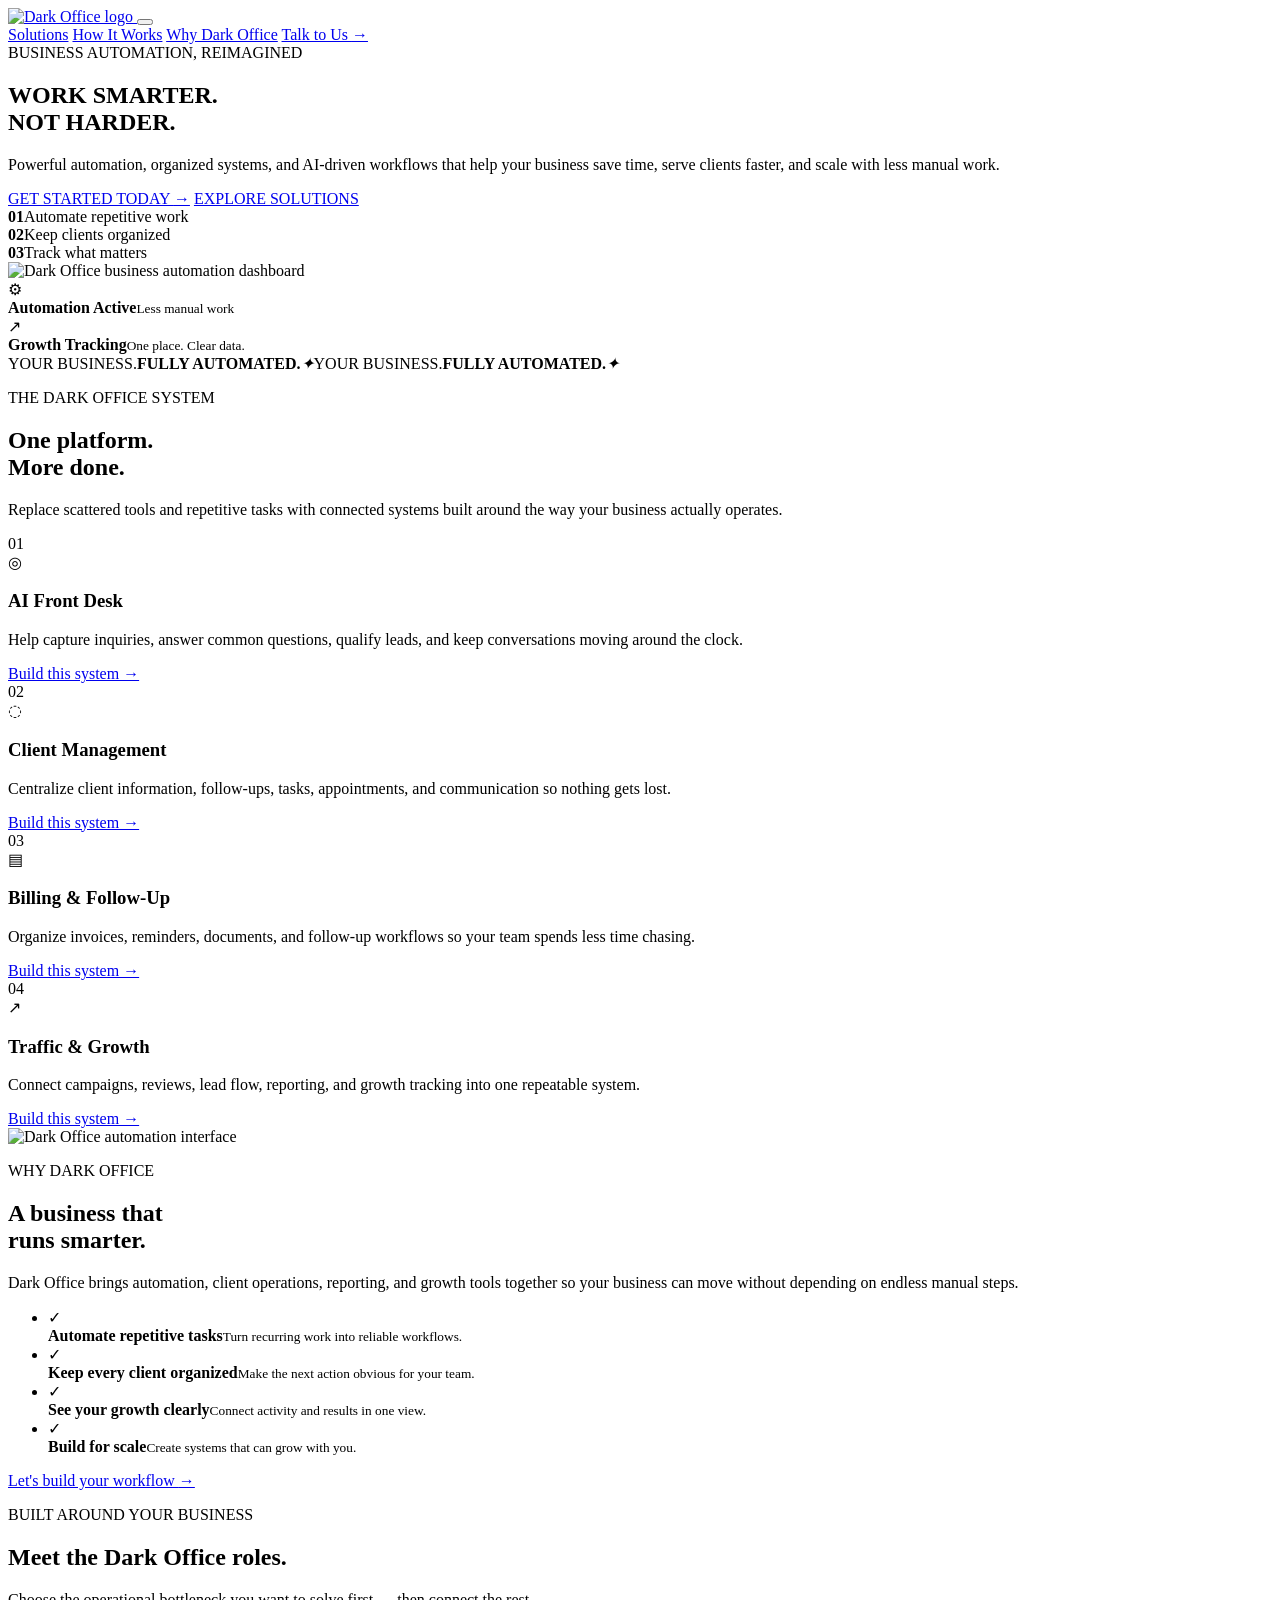
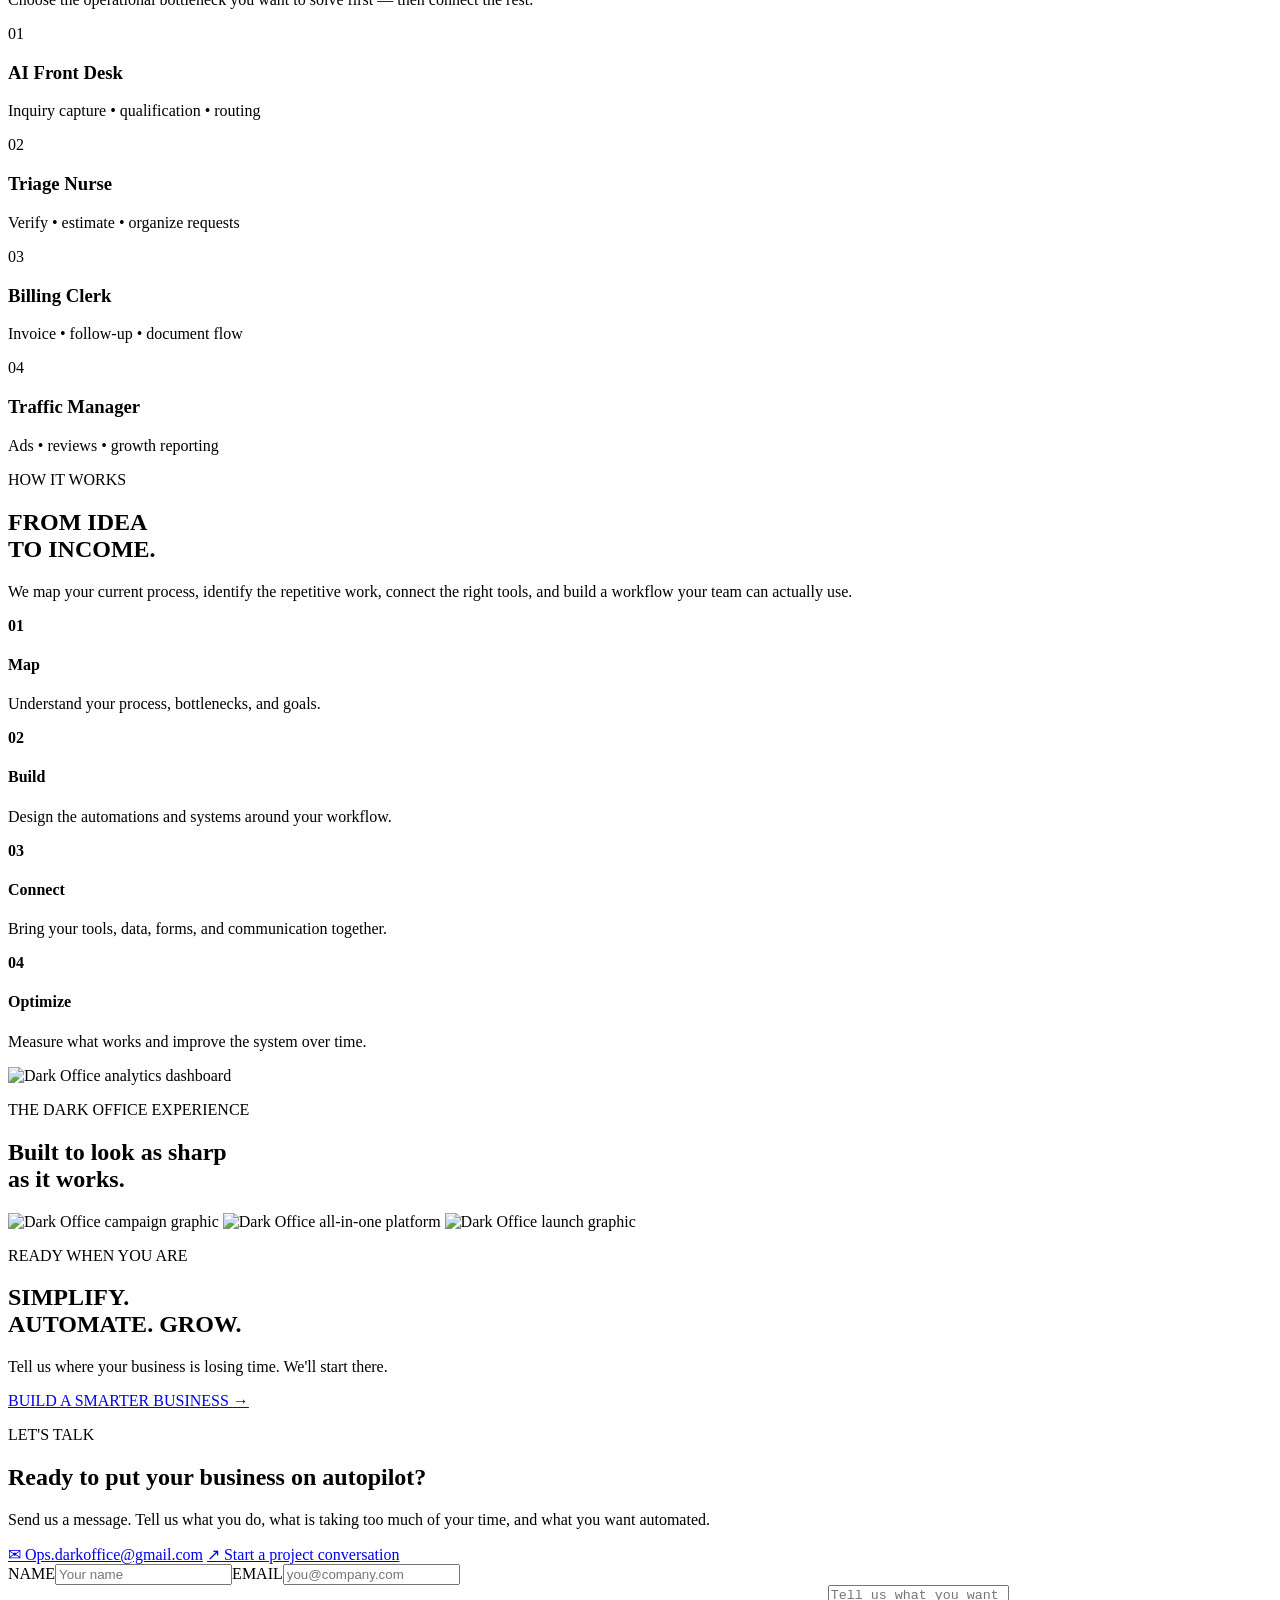
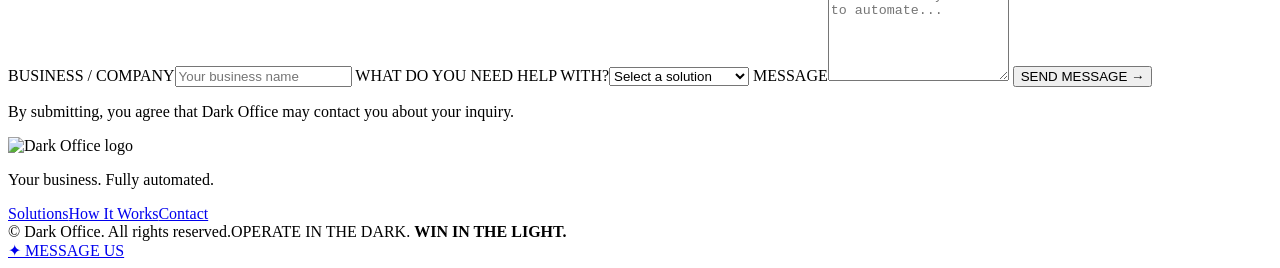
==== index.html @ 7f666537 "Add files via upload" ====
<!DOCTYPE html>
<html lang="en">
<head>
  <meta charset="UTF-8">
  <meta name="viewport" content="width=device-width, initial-scale=1.0">
  <meta name="description" content="Dark Office — your business, fully automated. AI-powered systems for front desk, client management, billing, marketing and growth.">
  <meta name="theme-color" content="#020812">
  <title>Dark Office | Your Business. Fully Automated.</title>
  <link rel="icon" href="assets/dark-office-logo.jpg">
  <link rel="preconnect" href="https://fonts.googleapis.com">
  <link rel="preconnect" href="https://fonts.gstatic.com" crossorigin>
  <link href="https://fonts.googleapis.com/css2?family=Inter:wght@400;500;600;700;800;900&display=swap" rel="stylesheet">
  <link rel="stylesheet" href="styles.css">
</head>
<body>
  <div class="noise"></div>
  <header class="site-header" id="top">
    <div class="container nav-wrap">
      <a class="brand" href="#top" aria-label="Dark Office home">
        <img src="assets/dark-office-logo.jpg" alt="Dark Office logo">
      </a>
      <button class="menu-toggle" aria-label="Open menu" aria-expanded="false"><span></span><span></span><span></span></button>
      <nav class="nav" id="nav">
        <a href="#solutions">Solutions</a>
        <a href="#how-it-works">How It Works</a>
        <a href="#why">Why Dark Office</a>
        <a href="#contact" class="nav-cta">Talk to Us <span>→</span></a>
      </nav>
    </div>
  </header>

  <main>
    <section class="hero section">
      <div class="hero-glow glow-a"></div><div class="hero-glow glow-b"></div>
      <div class="container hero-grid">
        <div class="hero-copy reveal">
          <div class="eyebrow"><span class="pulse"></span> BUSINESS AUTOMATION, REIMAGINED</div>
          <h1>WORK SMARTER.<br><span>NOT HARDER.</span></h1>
          <p class="hero-lead">Powerful automation, organized systems, and AI-driven workflows that help your business save time, serve clients faster, and scale with less manual work.</p>
          <div class="hero-actions">
            <a href="#contact" class="btn btn-primary">GET STARTED TODAY <span>→</span></a>
            <a href="#solutions" class="btn btn-ghost">EXPLORE SOLUTIONS</a>
          </div>
          <div class="hero-proof">
            <div><strong>01</strong><span>Automate repetitive work</span></div>
            <div><strong>02</strong><span>Keep clients organized</span></div>
            <div><strong>03</strong><span>Track what matters</span></div>
          </div>
        </div>
        <div class="hero-visual reveal">
          <div class="visual-frame">
            <img src="assets/dark-office-02.png" alt="Dark Office business automation dashboard" loading="eager">
            <div class="scan-line"></div>
          </div>
          <div class="floating-card card-top"><span class="icon">⚙</span><div><b>Automation Active</b><small>Less manual work</small></div></div>
          <div class="floating-card card-bottom"><span class="icon">↗</span><div><b>Growth Tracking</b><small>One place. Clear data.</small></div></div>
        </div>
      </div>
    </section>

    <section class="marquee-strip">
      <div class="marquee"><span>YOUR BUSINESS.</span><b>FULLY AUTOMATED.</b><i>✦</i><span>YOUR BUSINESS.</span><b>FULLY AUTOMATED.</b><i>✦</i></div>
    </section>

    <section class="section" id="solutions">
      <div class="container">
        <div class="section-head reveal">
          <div><p class="eyebrow">THE DARK OFFICE SYSTEM</p><h2>One platform.<br><span>More done.</span></h2></div>
          <p>Replace scattered tools and repetitive tasks with connected systems built around the way your business actually operates.</p>
        </div>
        <div class="solution-grid">
          <article class="solution-card reveal"><div class="number">01</div><div class="solution-icon">◎</div><h3>AI Front Desk</h3><p>Help capture inquiries, answer common questions, qualify leads, and keep conversations moving around the clock.</p><a href="#contact">Build this system →</a></article>
          <article class="solution-card reveal"><div class="number">02</div><div class="solution-icon">◌</div><h3>Client Management</h3><p>Centralize client information, follow-ups, tasks, appointments, and communication so nothing gets lost.</p><a href="#contact">Build this system →</a></article>
          <article class="solution-card reveal"><div class="number">03</div><div class="solution-icon">▤</div><h3>Billing & Follow-Up</h3><p>Organize invoices, reminders, documents, and follow-up workflows so your team spends less time chasing.</p><a href="#contact">Build this system →</a></article>
          <article class="solution-card reveal"><div class="number">04</div><div class="solution-icon">↗</div><h3>Traffic & Growth</h3><p>Connect campaigns, reviews, lead flow, reporting, and growth tracking into one repeatable system.</p><a href="#contact">Build this system →</a></article>
        </div>
      </div>
    </section>

    <section class="feature-section section" id="why">
      <div class="container feature-grid">
        <div class="feature-image reveal"><img src="assets/dark-office-05.png" alt="Dark Office automation interface" loading="lazy"></div>
        <div class="feature-copy reveal">
          <p class="eyebrow">WHY DARK OFFICE</p>
          <h2>A business that<br><span>runs smarter.</span></h2>
          <p>Dark Office brings automation, client operations, reporting, and growth tools together so your business can move without depending on endless manual steps.</p>
          <ul class="check-list">
            <li><span>✓</span><div><b>Automate repetitive tasks</b><small>Turn recurring work into reliable workflows.</small></div></li>
            <li><span>✓</span><div><b>Keep every client organized</b><small>Make the next action obvious for your team.</small></div></li>
            <li><span>✓</span><div><b>See your growth clearly</b><small>Connect activity and results in one view.</small></div></li>
            <li><span>✓</span><div><b>Build for scale</b><small>Create systems that can grow with you.</small></div></li>
          </ul>
          <a href="#contact" class="text-link">Let's build your workflow <span>→</span></a>
        </div>
      </div>
    </section>

    <section class="roles section">
      <div class="container">
        <div class="section-head center reveal">
          <p class="eyebrow">BUILT AROUND YOUR BUSINESS</p>
          <h2>Meet the <span>Dark Office</span> roles.</h2>
          <p>Choose the operational bottleneck you want to solve first — then connect the rest.</p>
        </div>
        <div class="role-grid">
          <div class="role-card reveal"><span class="role-num">01</span><h3>AI Front Desk</h3><p>Inquiry capture • qualification • routing</p></div>
          <div class="role-card reveal"><span class="role-num">02</span><h3>Triage Nurse</h3><p>Verify • estimate • organize requests</p></div>
          <div class="role-card reveal"><span class="role-num">03</span><h3>Billing Clerk</h3><p>Invoice • follow-up • document flow</p></div>
          <div class="role-card reveal"><span class="role-num">04</span><h3>Traffic Manager</h3><p>Ads • reviews • growth reporting</p></div>
        </div>
      </div>
    </section>

    <section class="dashboard section" id="how-it-works">
      <div class="container dashboard-grid">
        <div class="dashboard-copy reveal">
          <p class="eyebrow">HOW IT WORKS</p>
          <h2>FROM IDEA<br><span>TO INCOME.</span></h2>
          <p>We map your current process, identify the repetitive work, connect the right tools, and build a workflow your team can actually use.</p>
          <div class="steps">
            <div class="step"><b>01</b><div><h4>Map</h4><p>Understand your process, bottlenecks, and goals.</p></div></div>
            <div class="step"><b>02</b><div><h4>Build</h4><p>Design the automations and systems around your workflow.</p></div></div>
            <div class="step"><b>03</b><div><h4>Connect</h4><p>Bring your tools, data, forms, and communication together.</p></div></div>
            <div class="step"><b>04</b><div><h4>Optimize</h4><p>Measure what works and improve the system over time.</p></div></div>
          </div>
        </div>
        <div class="dashboard-art reveal">
          <img src="assets/dark-office-03.png" alt="Dark Office analytics dashboard" loading="lazy">
        </div>
      </div>
    </section>

    <section class="gallery section">
      <div class="container">
        <div class="section-head center reveal"><p class="eyebrow">THE DARK OFFICE EXPERIENCE</p><h2>Built to look as sharp<br>as it <span>works.</span></h2></div>
        <div class="gallery-grid">
          <img class="g1 reveal" src="assets/dark-office-01.png" alt="Dark Office campaign graphic" loading="lazy">
          <img class="g2 reveal" src="assets/dark-office-04.png" alt="Dark Office all-in-one platform" loading="lazy">
          <img class="g3 reveal" src="assets/dark-office-06.png" alt="Dark Office launch graphic" loading="lazy">
        </div>
      </div>
    </section>

    <section class="cta-section section">
      <div class="container cta-box reveal">
        <div class="cta-glow"></div>
        <p class="eyebrow">READY WHEN YOU ARE</p>
        <h2>SIMPLIFY.<br><span>AUTOMATE. GROW.</span></h2>
        <p>Tell us where your business is losing time. We'll start there.</p>
        <a href="#contact" class="btn btn-primary">BUILD A SMARTER BUSINESS <span>→</span></a>
      </div>
    </section>

    <section class="contact section" id="contact">
      <div class="container contact-grid">
        <div class="contact-copy reveal">
          <p class="eyebrow">LET'S TALK</p>
          <h2>Ready to put your business <span>on autopilot?</span></h2>
          <p>Send us a message. Tell us what you do, what is taking too much of your time, and what you want automated.</p>
          <div class="contact-points">
            <a href="mailto:Ops.darkoffice@gmail.com"><span>✉</span> Ops.darkoffice@gmail.com</a>
            <a href="#contact"><span>↗</span> Start a project conversation</a>
          </div>
        </div>
        <form class="contact-form reveal" id="contactForm" action="https://formsubmit.co/Ops.darkoffice@gmail.com" method="POST">
          <input type="hidden" name="_subject" value="New Dark Office Website Inquiry">
          <input type="hidden" name="_template" value="table">
          <input type="hidden" name="_captcha" value="true">
          <input type="hidden" name="_next" value="">
          <div class="form-row"><label>NAME<input type="text" name="name" placeholder="Your name" required></label><label>EMAIL<input type="email" name="email" placeholder="you@company.com" required></label></div>
          <label>BUSINESS / COMPANY<input type="text" name="company" placeholder="Your business name"></label>
          <label>WHAT DO YOU NEED HELP WITH?<select name="service" required><option value="">Select a solution</option><option>AI Front Desk</option><option>Client Management</option><option>Billing & Follow-Up</option><option>Traffic & Growth</option><option>Custom Automation</option><option>Not sure yet</option></select></label>
          <label>MESSAGE<textarea name="message" rows="6" placeholder="Tell us what you want to automate..." required></textarea></label>
          <button class="btn btn-primary submit-btn" type="submit">SEND MESSAGE <span>→</span></button>
          <p class="form-note">By submitting, you agree that Dark Office may contact you about your inquiry.</p>
          <p class="form-status" id="formStatus" role="status"></p>
        </form>
      </div>
    </section>
  </main>

  <footer>
    <div class="container footer-top">
      <div><img src="assets/dark-office-logo.jpg" alt="Dark Office logo" class="footer-logo"><p>Your business. <span>Fully automated.</span></p></div>
      <div class="footer-links"><a href="#solutions">Solutions</a><a href="#how-it-works">How It Works</a><a href="#contact">Contact</a></div>
    </div>
    <div class="container footer-bottom"><span>© <span id="year"></span> Dark Office. All rights reserved.</span><span>OPERATE IN THE DARK. <b>WIN IN THE LIGHT.</b></span></div>
  </footer>

  <a class="floating-message" href="#contact" aria-label="Message Dark Office"><span>✦</span> MESSAGE US</a>
  <script src="script.js"></script>
</body>
</html>
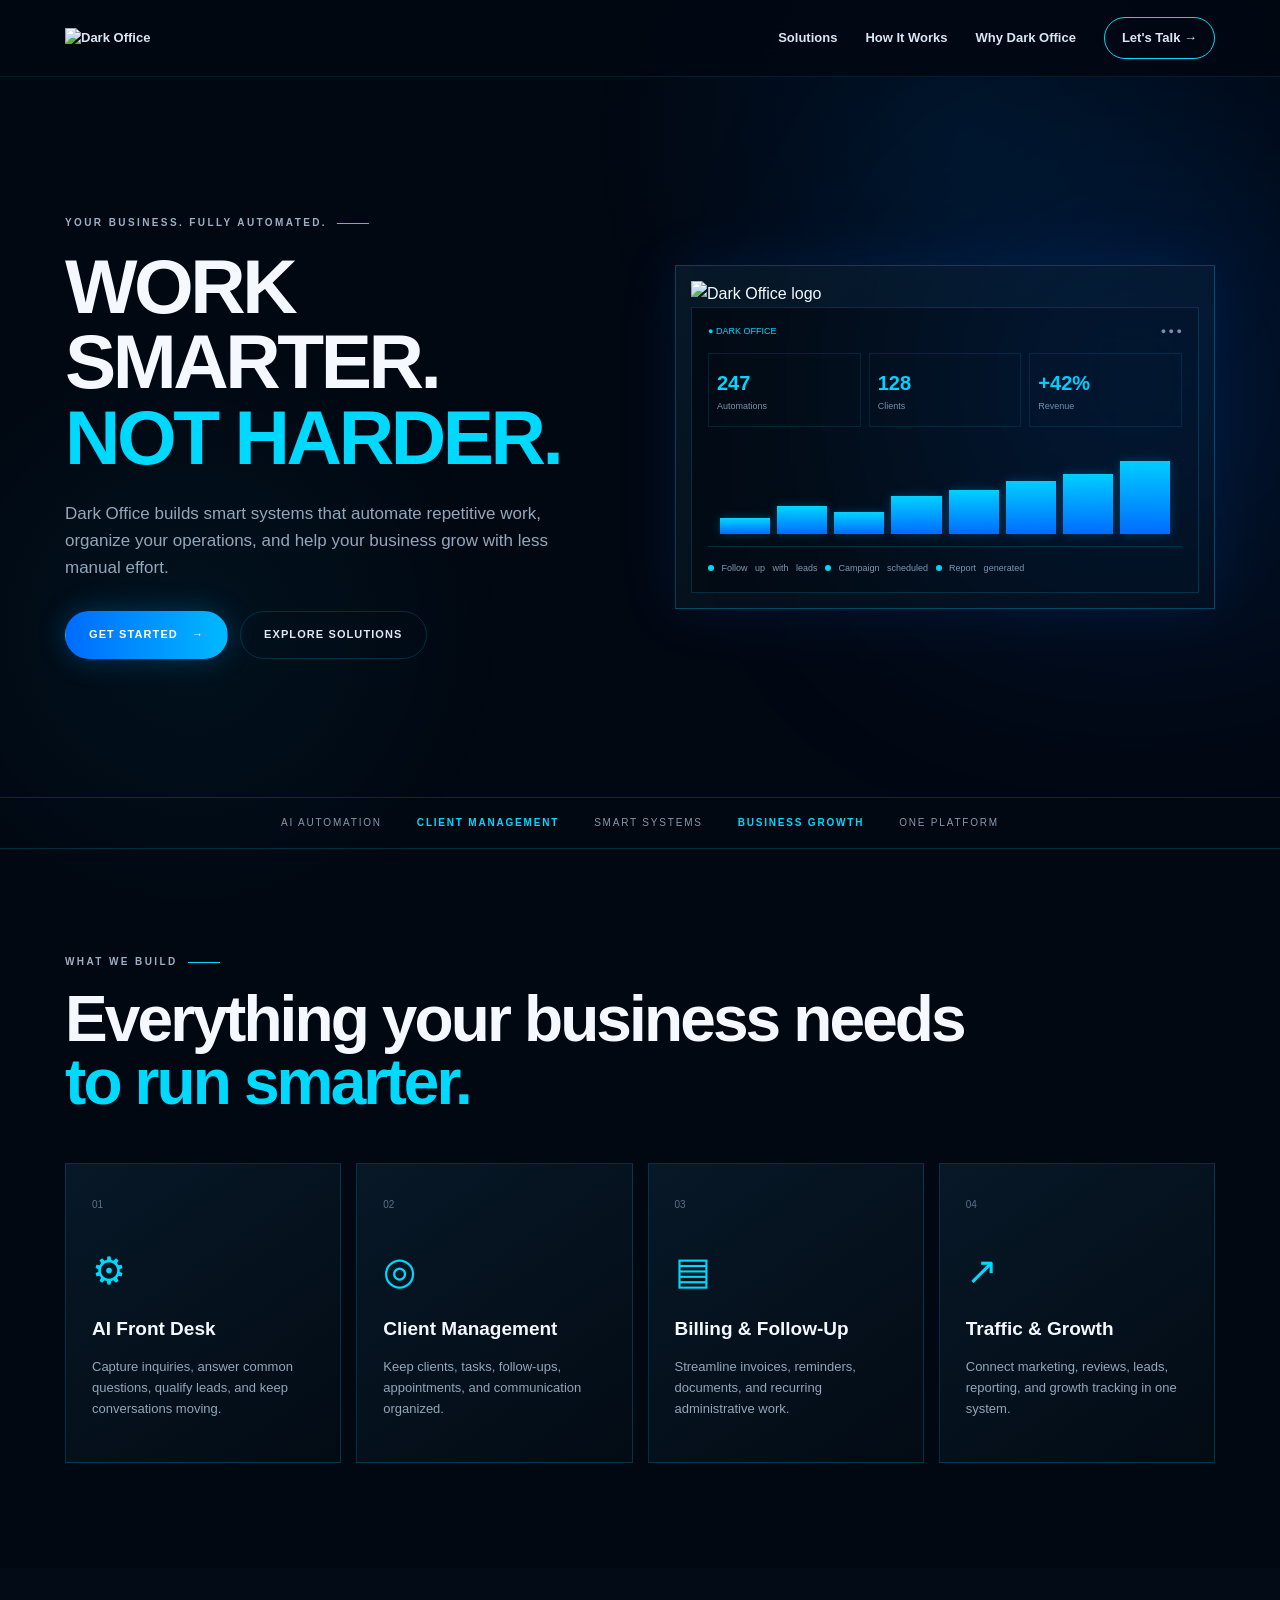
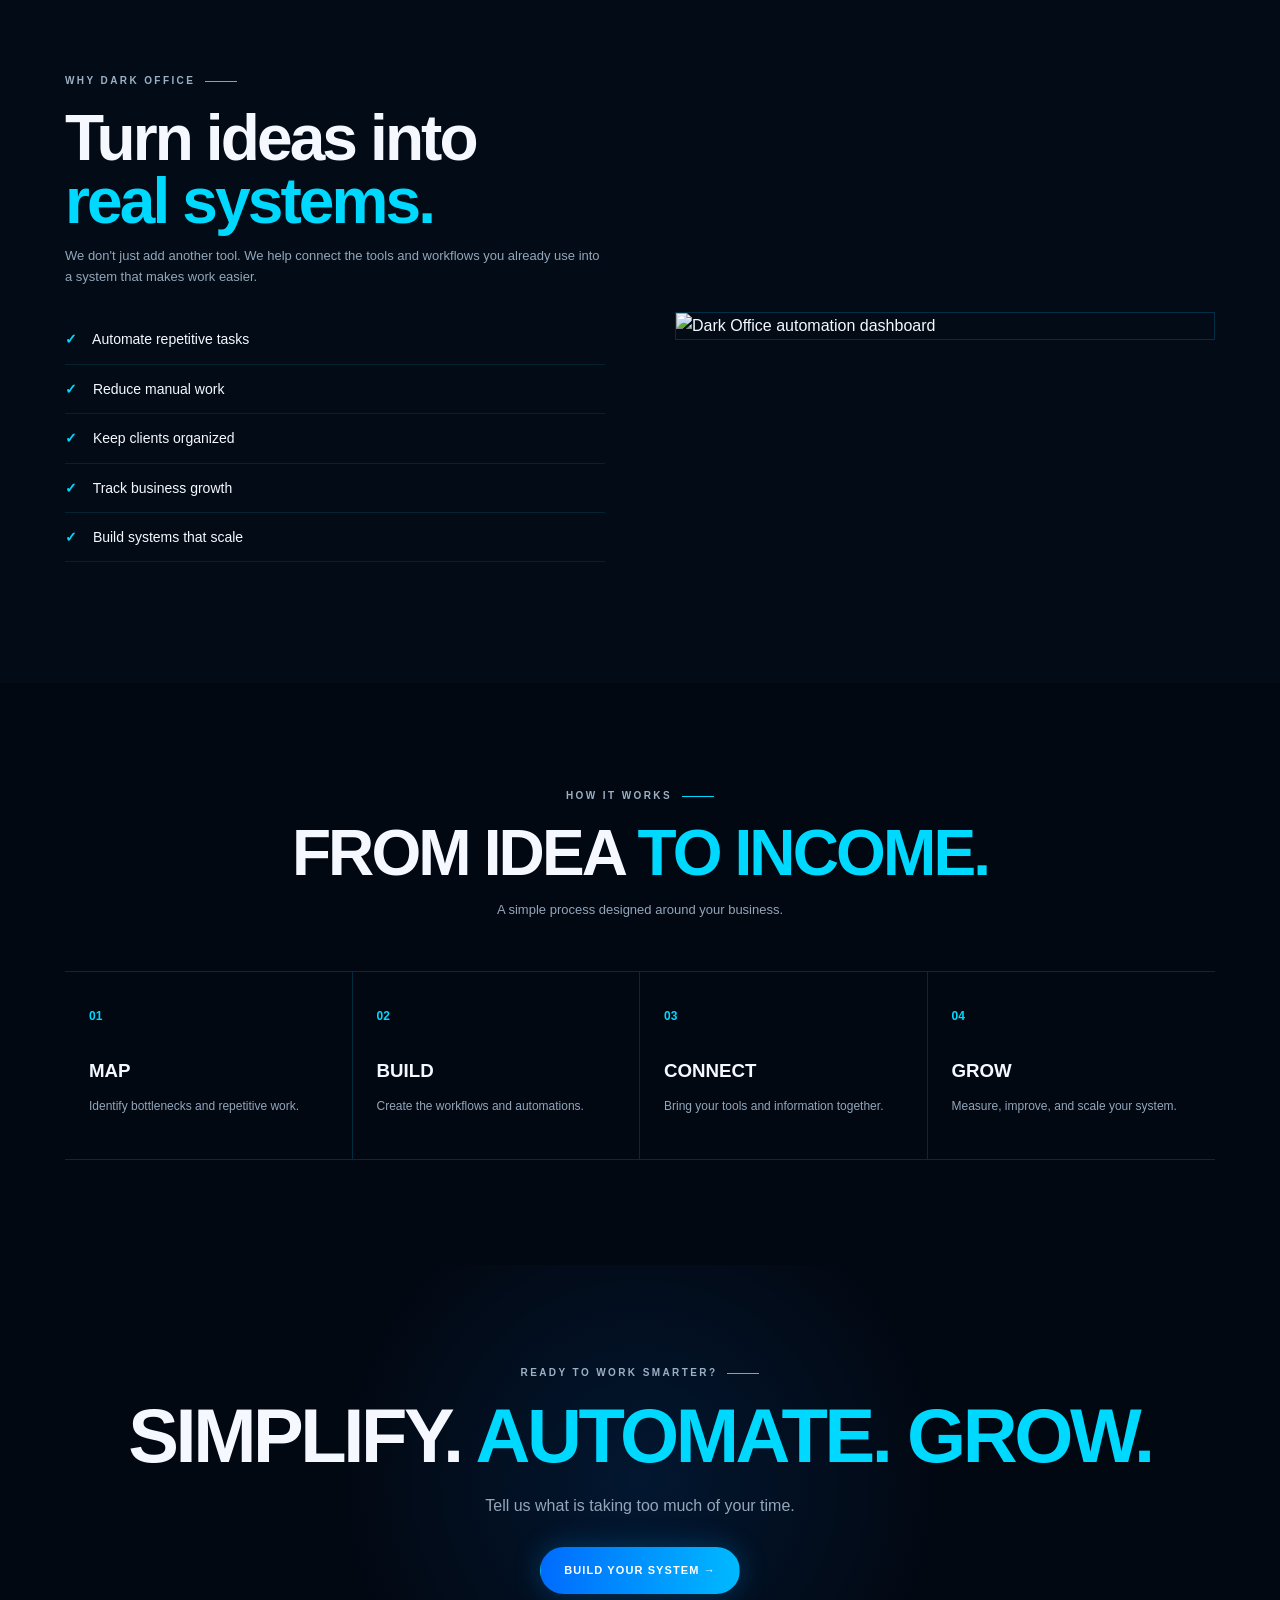
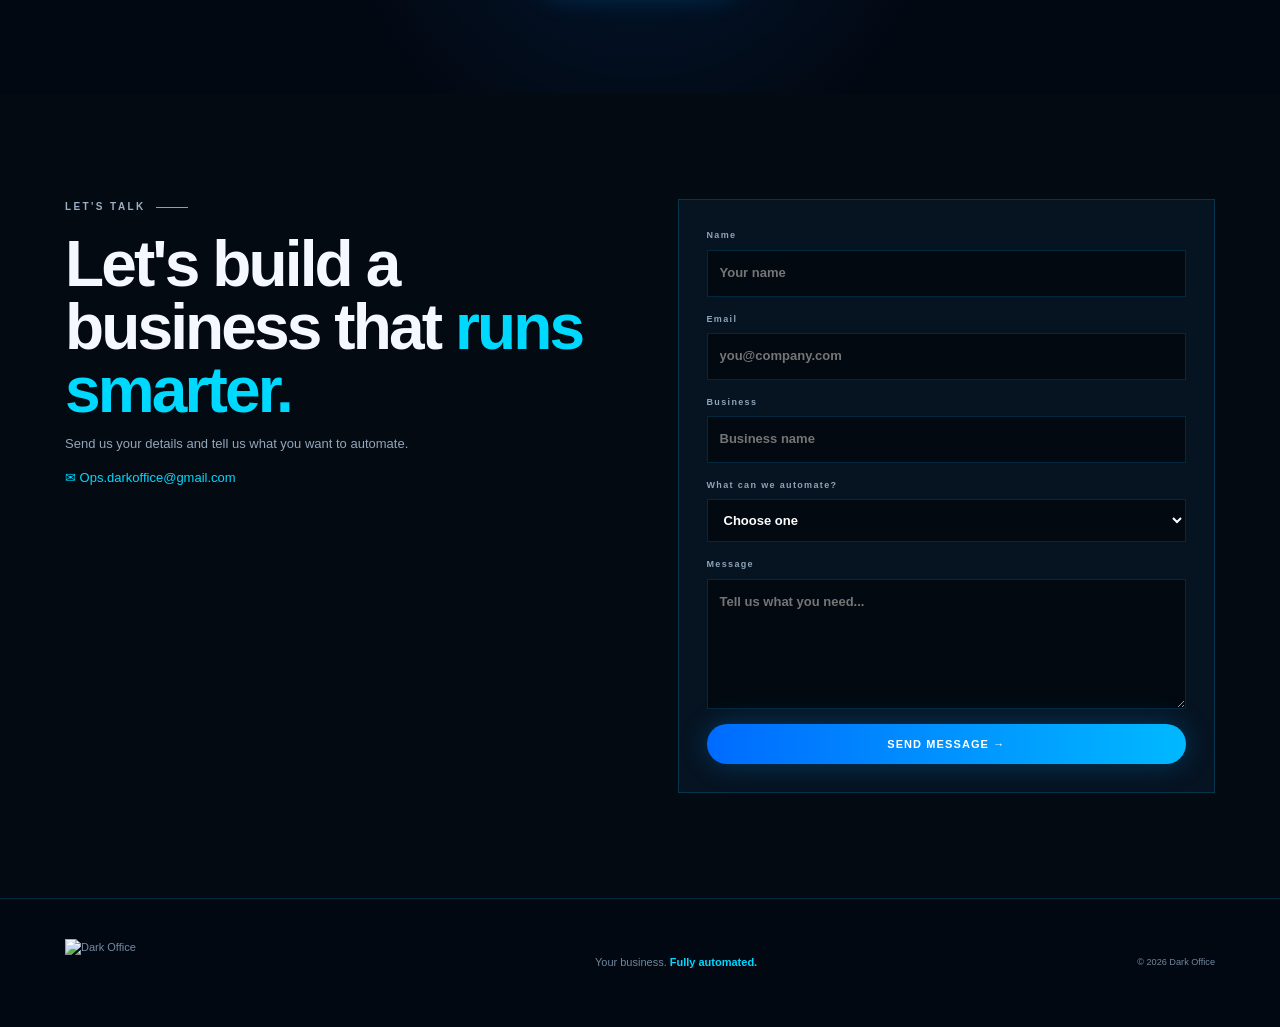
==== commit 8c570e80: "Add files via upload" ====
--- a/index.html
+++ b/index.html
@@ -1,193 +1,136 @@
 <!DOCTYPE html>
 <html lang="en">
 <head>
-  <meta charset="UTF-8">
-  <meta name="viewport" content="width=device-width, initial-scale=1.0">
-  <meta name="description" content="Dark Office — your business, fully automated. AI-powered systems for front desk, client management, billing, marketing and growth.">
-  <meta name="theme-color" content="#020812">
-  <title>Dark Office | Your Business. Fully Automated.</title>
-  <link rel="icon" href="assets/dark-office-logo.jpg">
-  <link rel="preconnect" href="https://fonts.googleapis.com">
-  <link rel="preconnect" href="https://fonts.gstatic.com" crossorigin>
-  <link href="https://fonts.googleapis.com/css2?family=Inter:wght@400;500;600;700;800;900&display=swap" rel="stylesheet">
-  <link rel="stylesheet" href="styles.css">
+<meta charset="UTF-8">
+<meta name="viewport" content="width=device-width, initial-scale=1.0">
+<meta name="description" content="Dark Office — your business, fully automated.">
+<meta name="theme-color" content="#020812">
+<title>Dark Office | Your Business. Fully Automated.</title>
+<link rel="icon" href="assets/dark-office-logo.jpg">
+<link rel="stylesheet" href="styles.css">
 </head>
 <body>
-  <div class="noise"></div>
-  <header class="site-header" id="top">
-    <div class="container nav-wrap">
-      <a class="brand" href="#top" aria-label="Dark Office home">
-        <img src="assets/dark-office-logo.jpg" alt="Dark Office logo">
-      </a>
-      <button class="menu-toggle" aria-label="Open menu" aria-expanded="false"><span></span><span></span><span></span></button>
-      <nav class="nav" id="nav">
-        <a href="#solutions">Solutions</a>
-        <a href="#how-it-works">How It Works</a>
-        <a href="#why">Why Dark Office</a>
-        <a href="#contact" class="nav-cta">Talk to Us <span>→</span></a>
-      </nav>
+<header>
+  <div class="container nav">
+    <a href="#home" class="brand"><img src="assets/dark-office-logo.jpg" alt="Dark Office"></a>
+    <button class="menu" aria-label="Menu">☰</button>
+    <nav>
+      <a href="#solutions">Solutions</a>
+      <a href="#process">How It Works</a>
+      <a href="#about">Why Dark Office</a>
+      <a href="#contact" class="nav-btn">Let's Talk →</a>
+    </nav>
+  </div>
+</header>
+
+<main>
+<section class="hero" id="home">
+  <div class="glow"></div>
+  <div class="container hero-grid">
+    <div>
+      <p class="eyebrow">YOUR BUSINESS. FULLY AUTOMATED.</p>
+      <h1>WORK SMARTER.<br><span>NOT HARDER.</span></h1>
+      <p class="lead">Dark Office builds smart systems that automate repetitive work, organize your operations, and help your business grow with less manual effort.</p>
+      <div class="buttons">
+        <a href="#contact" class="btn primary">GET STARTED <b>→</b></a>
+        <a href="#solutions" class="btn secondary">EXPLORE SOLUTIONS</a>
+      </div>
     </div>
-  </header>
+    <div class="hero-card">
+      <div class="logo-mark"><img src="assets/dark-office-logo.jpg" alt="Dark Office logo"></div>
+      <div class="mini-dashboard">
+        <div class="dash-top"><span>● DARK OFFICE</span><span>● ● ●</span></div>
+        <div class="dash-grid">
+          <div><strong>247</strong><small>Automations</small></div>
+          <div><strong>128</strong><small>Clients</small></div>
+          <div><strong>+42%</strong><small>Revenue</small></div>
+        </div>
+        <div class="chart"><span></span><span></span><span></span><span></span><span></span><span></span><span></span><span></span></div>
+        <div class="activity"><i></i> Follow up with leads <i></i> Campaign scheduled <i></i> Report generated</div>
+      </div>
+    </div>
+  </div>
+</section>
 
-  <main>
-    <section class="hero section">
-      <div class="hero-glow glow-a"></div><div class="hero-glow glow-b"></div>
-      <div class="container hero-grid">
-        <div class="hero-copy reveal">
-          <div class="eyebrow"><span class="pulse"></span> BUSINESS AUTOMATION, REIMAGINED</div>
-          <h1>WORK SMARTER.<br><span>NOT HARDER.</span></h1>
-          <p class="hero-lead">Powerful automation, organized systems, and AI-driven workflows that help your business save time, serve clients faster, and scale with less manual work.</p>
-          <div class="hero-actions">
-            <a href="#contact" class="btn btn-primary">GET STARTED TODAY <span>→</span></a>
-            <a href="#solutions" class="btn btn-ghost">EXPLORE SOLUTIONS</a>
-          </div>
-          <div class="hero-proof">
-            <div><strong>01</strong><span>Automate repetitive work</span></div>
-            <div><strong>02</strong><span>Keep clients organized</span></div>
-            <div><strong>03</strong><span>Track what matters</span></div>
-          </div>
-        </div>
-        <div class="hero-visual reveal">
-          <div class="visual-frame">
-            <img src="assets/dark-office-02.png" alt="Dark Office business automation dashboard" loading="eager">
-            <div class="scan-line"></div>
-          </div>
-          <div class="floating-card card-top"><span class="icon">⚙</span><div><b>Automation Active</b><small>Less manual work</small></div></div>
-          <div class="floating-card card-bottom"><span class="icon">↗</span><div><b>Growth Tracking</b><small>One place. Clear data.</small></div></div>
-        </div>
-      </div>
-    </section>
+<section class="strip"><div>AI AUTOMATION</div><b>CLIENT MANAGEMENT</b><div>SMART SYSTEMS</div><b>BUSINESS GROWTH</b><div>ONE PLATFORM</div></section>
 
-    <section class="marquee-strip">
-      <div class="marquee"><span>YOUR BUSINESS.</span><b>FULLY AUTOMATED.</b><i>✦</i><span>YOUR BUSINESS.</span><b>FULLY AUTOMATED.</b><i>✦</i></div>
-    </section>
+<section class="section" id="solutions">
+  <div class="container">
+    <div class="heading"><p class="eyebrow">WHAT WE BUILD</p><h2>Everything your business needs<br><span>to run smarter.</span></h2></div>
+    <div class="cards">
+      <article><em>01</em><div class="icon">⚙</div><h3>AI Front Desk</h3><p>Capture inquiries, answer common questions, qualify leads, and keep conversations moving.</p></article>
+      <article><em>02</em><div class="icon">◎</div><h3>Client Management</h3><p>Keep clients, tasks, follow-ups, appointments, and communication organized.</p></article>
+      <article><em>03</em><div class="icon">▤</div><h3>Billing & Follow-Up</h3><p>Streamline invoices, reminders, documents, and recurring administrative work.</p></article>
+      <article><em>04</em><div class="icon">↗</div><h3>Traffic & Growth</h3><p>Connect marketing, reviews, leads, reporting, and growth tracking in one system.</p></article>
+    </div>
+  </div>
+</section>
 
-    <section class="section" id="solutions">
-      <div class="container">
-        <div class="section-head reveal">
-          <div><p class="eyebrow">THE DARK OFFICE SYSTEM</p><h2>One platform.<br><span>More done.</span></h2></div>
-          <p>Replace scattered tools and repetitive tasks with connected systems built around the way your business actually operates.</p>
-        </div>
-        <div class="solution-grid">
-          <article class="solution-card reveal"><div class="number">01</div><div class="solution-icon">◎</div><h3>AI Front Desk</h3><p>Help capture inquiries, answer common questions, qualify leads, and keep conversations moving around the clock.</p><a href="#contact">Build this system →</a></article>
-          <article class="solution-card reveal"><div class="number">02</div><div class="solution-icon">◌</div><h3>Client Management</h3><p>Centralize client information, follow-ups, tasks, appointments, and communication so nothing gets lost.</p><a href="#contact">Build this system →</a></article>
-          <article class="solution-card reveal"><div class="number">03</div><div class="solution-icon">▤</div><h3>Billing & Follow-Up</h3><p>Organize invoices, reminders, documents, and follow-up workflows so your team spends less time chasing.</p><a href="#contact">Build this system →</a></article>
-          <article class="solution-card reveal"><div class="number">04</div><div class="solution-icon">↗</div><h3>Traffic & Growth</h3><p>Connect campaigns, reviews, lead flow, reporting, and growth tracking into one repeatable system.</p><a href="#contact">Build this system →</a></article>
-        </div>
-      </div>
-    </section>
+<section class="section dark" id="about">
+  <div class="container split">
+    <div>
+      <p class="eyebrow">WHY DARK OFFICE</p>
+      <h2>Turn ideas into<br><span>real systems.</span></h2>
+      <p class="muted">We don't just add another tool. We help connect the tools and workflows you already use into a system that makes work easier.</p>
+      <ul>
+        <li><b>✓</b> Automate repetitive tasks</li>
+        <li><b>✓</b> Reduce manual work</li>
+        <li><b>✓</b> Keep clients organized</li>
+        <li><b>✓</b> Track business growth</li>
+        <li><b>✓</b> Build systems that scale</li>
+      </ul>
+    </div>
+    <div class="single-image">
+      <img src="assets/dark-office-dashboard.png" alt="Dark Office automation dashboard">
+    </div>
+  </div>
+</section>
 
-    <section class="feature-section section" id="why">
-      <div class="container feature-grid">
-        <div class="feature-image reveal"><img src="assets/dark-office-05.png" alt="Dark Office automation interface" loading="lazy"></div>
-        <div class="feature-copy reveal">
-          <p class="eyebrow">WHY DARK OFFICE</p>
-          <h2>A business that<br><span>runs smarter.</span></h2>
-          <p>Dark Office brings automation, client operations, reporting, and growth tools together so your business can move without depending on endless manual steps.</p>
-          <ul class="check-list">
-            <li><span>✓</span><div><b>Automate repetitive tasks</b><small>Turn recurring work into reliable workflows.</small></div></li>
-            <li><span>✓</span><div><b>Keep every client organized</b><small>Make the next action obvious for your team.</small></div></li>
-            <li><span>✓</span><div><b>See your growth clearly</b><small>Connect activity and results in one view.</small></div></li>
-            <li><span>✓</span><div><b>Build for scale</b><small>Create systems that can grow with you.</small></div></li>
-          </ul>
-          <a href="#contact" class="text-link">Let's build your workflow <span>→</span></a>
-        </div>
-      </div>
-    </section>
+<section class="section process" id="process">
+  <div class="container">
+    <div class="heading center"><p class="eyebrow">HOW IT WORKS</p><h2>FROM IDEA <span>TO INCOME.</span></h2><p class="muted">A simple process designed around your business.</p></div>
+    <div class="steps">
+      <div><strong>01</strong><h3>MAP</h3><p>Identify bottlenecks and repetitive work.</p></div>
+      <div><strong>02</strong><h3>BUILD</h3><p>Create the workflows and automations.</p></div>
+      <div><strong>03</strong><h3>CONNECT</h3><p>Bring your tools and information together.</p></div>
+      <div><strong>04</strong><h3>GROW</h3><p>Measure, improve, and scale your system.</p></div>
+    </div>
+  </div>
+</section>
 
-    <section class="roles section">
-      <div class="container">
-        <div class="section-head center reveal">
-          <p class="eyebrow">BUILT AROUND YOUR BUSINESS</p>
-          <h2>Meet the <span>Dark Office</span> roles.</h2>
-          <p>Choose the operational bottleneck you want to solve first — then connect the rest.</p>
-        </div>
-        <div class="role-grid">
-          <div class="role-card reveal"><span class="role-num">01</span><h3>AI Front Desk</h3><p>Inquiry capture • qualification • routing</p></div>
-          <div class="role-card reveal"><span class="role-num">02</span><h3>Triage Nurse</h3><p>Verify • estimate • organize requests</p></div>
-          <div class="role-card reveal"><span class="role-num">03</span><h3>Billing Clerk</h3><p>Invoice • follow-up • document flow</p></div>
-          <div class="role-card reveal"><span class="role-num">04</span><h3>Traffic Manager</h3><p>Ads • reviews • growth reporting</p></div>
-        </div>
-      </div>
-    </section>
+<section class="cta">
+  <div class="container">
+    <p class="eyebrow">READY TO WORK SMARTER?</p>
+    <h2>SIMPLIFY. <span>AUTOMATE. GROW.</span></h2>
+    <p>Tell us what is taking too much of your time.</p>
+    <a href="#contact" class="btn primary">BUILD YOUR SYSTEM →</a>
+  </div>
+</section>
 
-    <section class="dashboard section" id="how-it-works">
-      <div class="container dashboard-grid">
-        <div class="dashboard-copy reveal">
-          <p class="eyebrow">HOW IT WORKS</p>
-          <h2>FROM IDEA<br><span>TO INCOME.</span></h2>
-          <p>We map your current process, identify the repetitive work, connect the right tools, and build a workflow your team can actually use.</p>
-          <div class="steps">
-            <div class="step"><b>01</b><div><h4>Map</h4><p>Understand your process, bottlenecks, and goals.</p></div></div>
-            <div class="step"><b>02</b><div><h4>Build</h4><p>Design the automations and systems around your workflow.</p></div></div>
-            <div class="step"><b>03</b><div><h4>Connect</h4><p>Bring your tools, data, forms, and communication together.</p></div></div>
-            <div class="step"><b>04</b><div><h4>Optimize</h4><p>Measure what works and improve the system over time.</p></div></div>
-          </div>
-        </div>
-        <div class="dashboard-art reveal">
-          <img src="assets/dark-office-03.png" alt="Dark Office analytics dashboard" loading="lazy">
-        </div>
-      </div>
-    </section>
+<section class="section contact" id="contact">
+  <div class="container contact-grid">
+    <div>
+      <p class="eyebrow">LET'S TALK</p>
+      <h2>Let's build a business that <span>runs smarter.</span></h2>
+      <p class="muted">Send us your details and tell us what you want to automate.</p>
+      <p class="email">✉ Ops.darkoffice@gmail.com</p>
+    </div>
+    <form action="https://formsubmit.co/Ops.darkoffice@gmail.com" method="POST">
+      <input type="hidden" name="_subject" value="New Dark Office Website Inquiry">
+      <input type="hidden" name="_template" value="table">
+      <input type="hidden" name="_captcha" value="true">
+      <label>Name<input name="name" required placeholder="Your name"></label>
+      <label>Email<input type="email" name="email" required placeholder="you@company.com"></label>
+      <label>Business<input name="company" placeholder="Business name"></label>
+      <label>What can we automate?<select name="service" required><option value="">Choose one</option><option>AI Front Desk</option><option>Client Management</option><option>Billing & Follow-Up</option><option>Traffic & Growth</option><option>Custom Automation</option></select></label>
+      <label>Message<textarea name="message" rows="5" required placeholder="Tell us what you need..."></textarea></label>
+      <button class="btn primary" type="submit">SEND MESSAGE →</button>
+    </form>
+  </div>
+</section>
+</main>
 
-    <section class="gallery section">
-      <div class="container">
-        <div class="section-head center reveal"><p class="eyebrow">THE DARK OFFICE EXPERIENCE</p><h2>Built to look as sharp<br>as it <span>works.</span></h2></div>
-        <div class="gallery-grid">
-          <img class="g1 reveal" src="assets/dark-office-01.png" alt="Dark Office campaign graphic" loading="lazy">
-          <img class="g2 reveal" src="assets/dark-office-04.png" alt="Dark Office all-in-one platform" loading="lazy">
-          <img class="g3 reveal" src="assets/dark-office-06.png" alt="Dark Office launch graphic" loading="lazy">
-        </div>
-      </div>
-    </section>
-
-    <section class="cta-section section">
-      <div class="container cta-box reveal">
-        <div class="cta-glow"></div>
-        <p class="eyebrow">READY WHEN YOU ARE</p>
-        <h2>SIMPLIFY.<br><span>AUTOMATE. GROW.</span></h2>
-        <p>Tell us where your business is losing time. We'll start there.</p>
-        <a href="#contact" class="btn btn-primary">BUILD A SMARTER BUSINESS <span>→</span></a>
-      </div>
-    </section>
-
-    <section class="contact section" id="contact">
-      <div class="container contact-grid">
-        <div class="contact-copy reveal">
-          <p class="eyebrow">LET'S TALK</p>
-          <h2>Ready to put your business <span>on autopilot?</span></h2>
-          <p>Send us a message. Tell us what you do, what is taking too much of your time, and what you want automated.</p>
-          <div class="contact-points">
-            <a href="mailto:Ops.darkoffice@gmail.com"><span>✉</span> Ops.darkoffice@gmail.com</a>
-            <a href="#contact"><span>↗</span> Start a project conversation</a>
-          </div>
-        </div>
-        <form class="contact-form reveal" id="contactForm" action="https://formsubmit.co/Ops.darkoffice@gmail.com" method="POST">
-          <input type="hidden" name="_subject" value="New Dark Office Website Inquiry">
-          <input type="hidden" name="_template" value="table">
-          <input type="hidden" name="_captcha" value="true">
-          <input type="hidden" name="_next" value="">
-          <div class="form-row"><label>NAME<input type="text" name="name" placeholder="Your name" required></label><label>EMAIL<input type="email" name="email" placeholder="you@company.com" required></label></div>
-          <label>BUSINESS / COMPANY<input type="text" name="company" placeholder="Your business name"></label>
-          <label>WHAT DO YOU NEED HELP WITH?<select name="service" required><option value="">Select a solution</option><option>AI Front Desk</option><option>Client Management</option><option>Billing & Follow-Up</option><option>Traffic & Growth</option><option>Custom Automation</option><option>Not sure yet</option></select></label>
-          <label>MESSAGE<textarea name="message" rows="6" placeholder="Tell us what you want to automate..." required></textarea></label>
-          <button class="btn btn-primary submit-btn" type="submit">SEND MESSAGE <span>→</span></button>
-          <p class="form-note">By submitting, you agree that Dark Office may contact you about your inquiry.</p>
-          <p class="form-status" id="formStatus" role="status"></p>
-        </form>
-      </div>
-    </section>
-  </main>
-
-  <footer>
-    <div class="container footer-top">
-      <div><img src="assets/dark-office-logo.jpg" alt="Dark Office logo" class="footer-logo"><p>Your business. <span>Fully automated.</span></p></div>
-      <div class="footer-links"><a href="#solutions">Solutions</a><a href="#how-it-works">How It Works</a><a href="#contact">Contact</a></div>
-    </div>
-    <div class="container footer-bottom"><span>© <span id="year"></span> Dark Office. All rights reserved.</span><span>OPERATE IN THE DARK. <b>WIN IN THE LIGHT.</b></span></div>
-  </footer>
-
-  <a class="floating-message" href="#contact" aria-label="Message Dark Office"><span>✦</span> MESSAGE US</a>
-  <script src="script.js"></script>
+<footer><div class="container"><img src="assets/dark-office-logo.jpg" alt="Dark Office"><span>Your business. <b>Fully automated.</b></span><small>© <span id="year"></span> Dark Office</small></div></footer>
+<script src="script.js"></script>
 </body>
 </html>
--- a/styles.css
+++ b/styles.css
@@ -0,0 +1 @@
+:root{--bg:#020812;--panel:#071522;--blue:#008cff;--cyan:#00d9ff;--white:#f5f8ff;--muted:#93a6ba;--line:rgba(0,185,255,.2);--max:1150px}*{box-sizing:border-box}html{scroll-behavior:smooth}body{margin:0;background:var(--bg);color:var(--white);font-family:Inter,Arial,sans-serif;line-height:1.6}body:before{content:"";position:fixed;inset:0;pointer-events:none;background:radial-gradient(circle at 75% 15%,rgba(0,136,255,.09),transparent 30%),radial-gradient(circle at 15% 70%,rgba(0,217,255,.05),transparent 25%)}.container{width:min(calc(100% - 36px),var(--max));margin:auto}header{position:sticky;top:0;z-index:10;background:rgba(2,8,18,.85);backdrop-filter:blur(16px);border-bottom:1px solid rgba(0,185,255,.12)}.nav{height:76px;display:flex;align-items:center;justify-content:space-between}.brand img{width:170px;height:55px;object-fit:cover;mix-blend-mode:screen}.nav nav{display:flex;gap:28px;align-items:center}.nav a{color:#d9e6f4;text-decoration:none;font-size:13px;font-weight:700}.nav a:hover{color:var(--cyan)}.nav-btn{border:1px solid var(--cyan);padding:10px 17px;border-radius:30px}.menu{display:none;background:none;border:0;color:#fff;font-size:25px}.hero{min-height:720px;display:flex;align-items:center;position:relative;overflow:hidden}.glow{position:absolute;width:450px;height:450px;background:#006cff;filter:blur(130px);opacity:.13;right:-80px;top:80px}.hero-grid{display:grid;grid-template-columns:1fr 1fr;gap:70px;align-items:center}.eyebrow{font-size:10px;letter-spacing:.24em;font-weight:800;color:#9bb0c4;margin:0 0 18px}.eyebrow:after{content:"";display:inline-block;width:32px;height:1px;background:var(--cyan);vertical-align:middle;margin-left:10px}h1,h2{font-weight:900;line-height:.98;letter-spacing:-.045em;margin:0}h1{font-size:clamp(48px,6vw,80px)}h1 span,h2 span{color:var(--cyan)}.lead{max-width:600px;color:var(--muted);font-size:17px;margin:25px 0 30px}.buttons{display:flex;gap:12px;flex-wrap:wrap}.btn{display:inline-flex;align-items:center;justify-content:center;gap:14px;padding:14px 23px;border-radius:30px;text-decoration:none;font-size:11px;font-weight:900;letter-spacing:.1em;border:1px solid transparent;cursor:pointer}.primary{background:linear-gradient(90deg,#006bff,#00b9ff);color:#fff;box-shadow:0 0 28px rgba(0,157,255,.28)}.secondary{border-color:var(--line);color:#dbe9f7}.hero-card{background:linear-gradient(145deg,#071827,#030a12);border:1px solid rgba(0,185,255,.3);padding:15px;box-shadow:0 0 55px rgba(0,104,255,.12)}.logo-mark img{width:100%;height:190px;object-fit:cover;object-position:center;mix-blend-mode:screen}.mini-dashboard{border:1px solid rgba(0,185,255,.2);padding:16px;background:#030b14}.dash-top{display:flex;justify-content:space-between;color:#7f95aa;font-size:9px}.dash-top span:first-child{color:var(--cyan)}.dash-grid{display:grid;grid-template-columns:repeat(3,1fr);gap:8px;margin:15px 0}.dash-grid div{border:1px solid rgba(0,185,255,.14);padding:13px 8px}.dash-grid strong,.dash-grid small{display:block}.dash-grid strong{font-size:20px;color:var(--cyan)}.dash-grid small{font-size:9px;color:#7d92a7}.chart{height:105px;display:flex;align-items:end;gap:7px;border-bottom:1px solid rgba(0,185,255,.18);padding:12px}.chart span{display:block;flex:1;background:linear-gradient(#00d9ff,#006cff);box-shadow:0 0 10px rgba(0,180,255,.25)}.chart span:nth-child(1){height:20%}.chart span:nth-child(2){height:35%}.chart span:nth-child(3){height:28%}.chart span:nth-child(4){height:48%}.chart span:nth-child(5){height:55%}.chart span:nth-child(6){height:67%}.chart span:nth-child(7){height:76%}.chart span:nth-child(8){height:92%}.activity{font-size:9px;color:#8297ac;padding-top:14px;word-spacing:5px}.activity i{display:inline-block;width:6px;height:6px;background:var(--cyan);border-radius:50%}.strip{display:flex;justify-content:center;gap:35px;flex-wrap:wrap;padding:17px;border-top:1px solid var(--line);border-bottom:1px solid var(--line);font-size:10px;letter-spacing:.18em;color:#8498ad}.strip b{color:var(--cyan)}.section{padding:105px 0}.heading{margin-bottom:50px}.heading h2,.split h2,.contact h2{font-size:clamp(42px,5vw,68px)}.cards{display:grid;grid-template-columns:repeat(4,1fr);gap:15px}.cards article{min-height:300px;padding:26px;border:1px solid var(--line);background:linear-gradient(145deg,#071827,#030b14);position:relative;transition:.25s}.cards article:hover{transform:translateY(-5px);border-color:rgba(0,217,255,.65)}.cards em{font-size:10px;color:#58718a;font-style:normal}.icon{font-size:38px;color:var(--cyan);margin:25px 0 12px}.cards h3{margin:0 0 9px;font-size:19px}.cards p,.muted{color:var(--muted);font-size:13px}.dark{background:#030c16}.split{display:grid;grid-template-columns:1fr 1fr;gap:70px;align-items:center}.split ul{list-style:none;padding:0;margin-top:28px}.split li{padding:13px 0;border-bottom:1px solid rgba(0,185,255,.12);font-size:14px}.split li b{color:var(--cyan);margin-right:12px}.single-image img{width:100%;display:block;border:1px solid var(--line)}.center{text-align:center}.center .muted{max-width:600px;margin:15px auto}.steps{display:grid;grid-template-columns:repeat(4,1fr);border-top:1px solid var(--line);border-bottom:1px solid var(--line)}.steps div{padding:30px 24px;border-right:1px solid var(--line)}.steps div:last-child{border:0}.steps strong{color:var(--cyan);font-size:12px}.steps h3{margin:28px 0 5px}.steps p{color:var(--muted);font-size:12px}.cta{text-align:center;padding:100px 0;background:radial-gradient(circle at center,rgba(0,125,255,.13),transparent 45%)}.cta h2{font-size:clamp(45px,6vw,76px)}.cta p:not(.eyebrow){color:var(--muted);margin:20px 0 28px}.contact{background:#030a12}.contact-grid{display:grid;grid-template-columns:1fr 1fr;gap:75px;align-items:start}.email{color:var(--cyan);font-size:13px}form{background:#061321;border:1px solid var(--line);padding:28px}label{display:block;color:#8ea4b8;font-size:9px;letter-spacing:.15em;font-weight:800;margin-bottom:15px}input,select,textarea{width:100%;display:block;margin-top:7px;background:#020911;color:#fff;border:1px solid rgba(0,185,255,.18);padding:12px;font:inherit;font-size:13px;outline:0}input:focus,select:focus,textarea:focus{border-color:var(--cyan)}textarea{resize:vertical}form .btn{width:100%;border:0}footer{border-top:1px solid var(--line);padding:40px 0;color:#71869c;font-size:11px}footer .container{display:flex;align-items:center;justify-content:space-between;gap:20px}footer img{width:150px;height:48px;object-fit:cover;mix-blend-mode:screen}footer b{color:var(--cyan)}@media(max-width:850px){.nav nav{display:none}.menu{display:block}.hero-grid,.split,.contact-grid{grid-template-columns:1fr;gap:40px}.cards,.steps{grid-template-columns:1fr 1fr}.steps div:nth-child(2){border-right:0}.steps div{border-bottom:1px solid var(--line)}.section{padding:75px 0}}@media(max-width:600px){.container{width:calc(100% - 28px)}.cards,.steps{grid-template-columns:1fr}.steps div{border-right:0}.hero{min-height:auto;padding:75px 0}.hero-card{margin-top:10px}.logo-mark img{height:145px}.buttons .btn{width:100%}footer .container{flex-direction:column;align-items:flex-start}.strip{gap:15px;font-size:8px}}
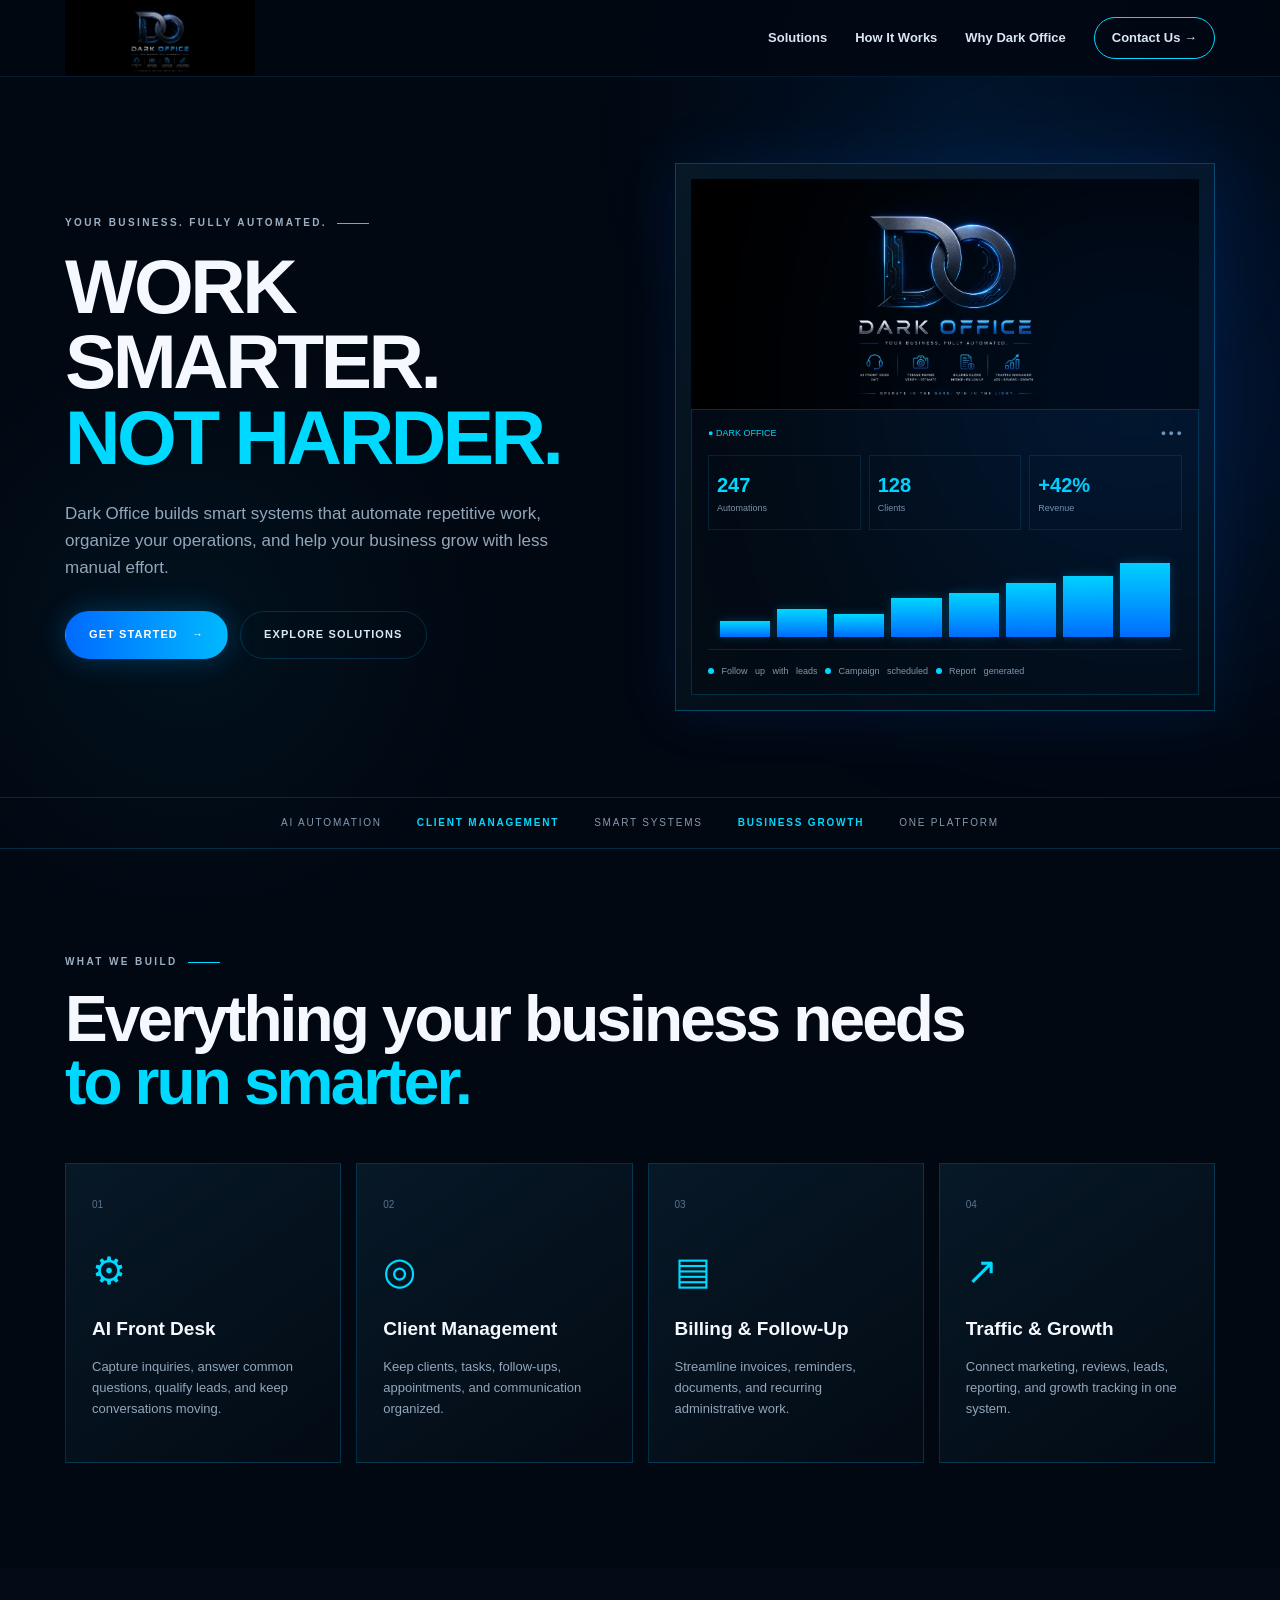
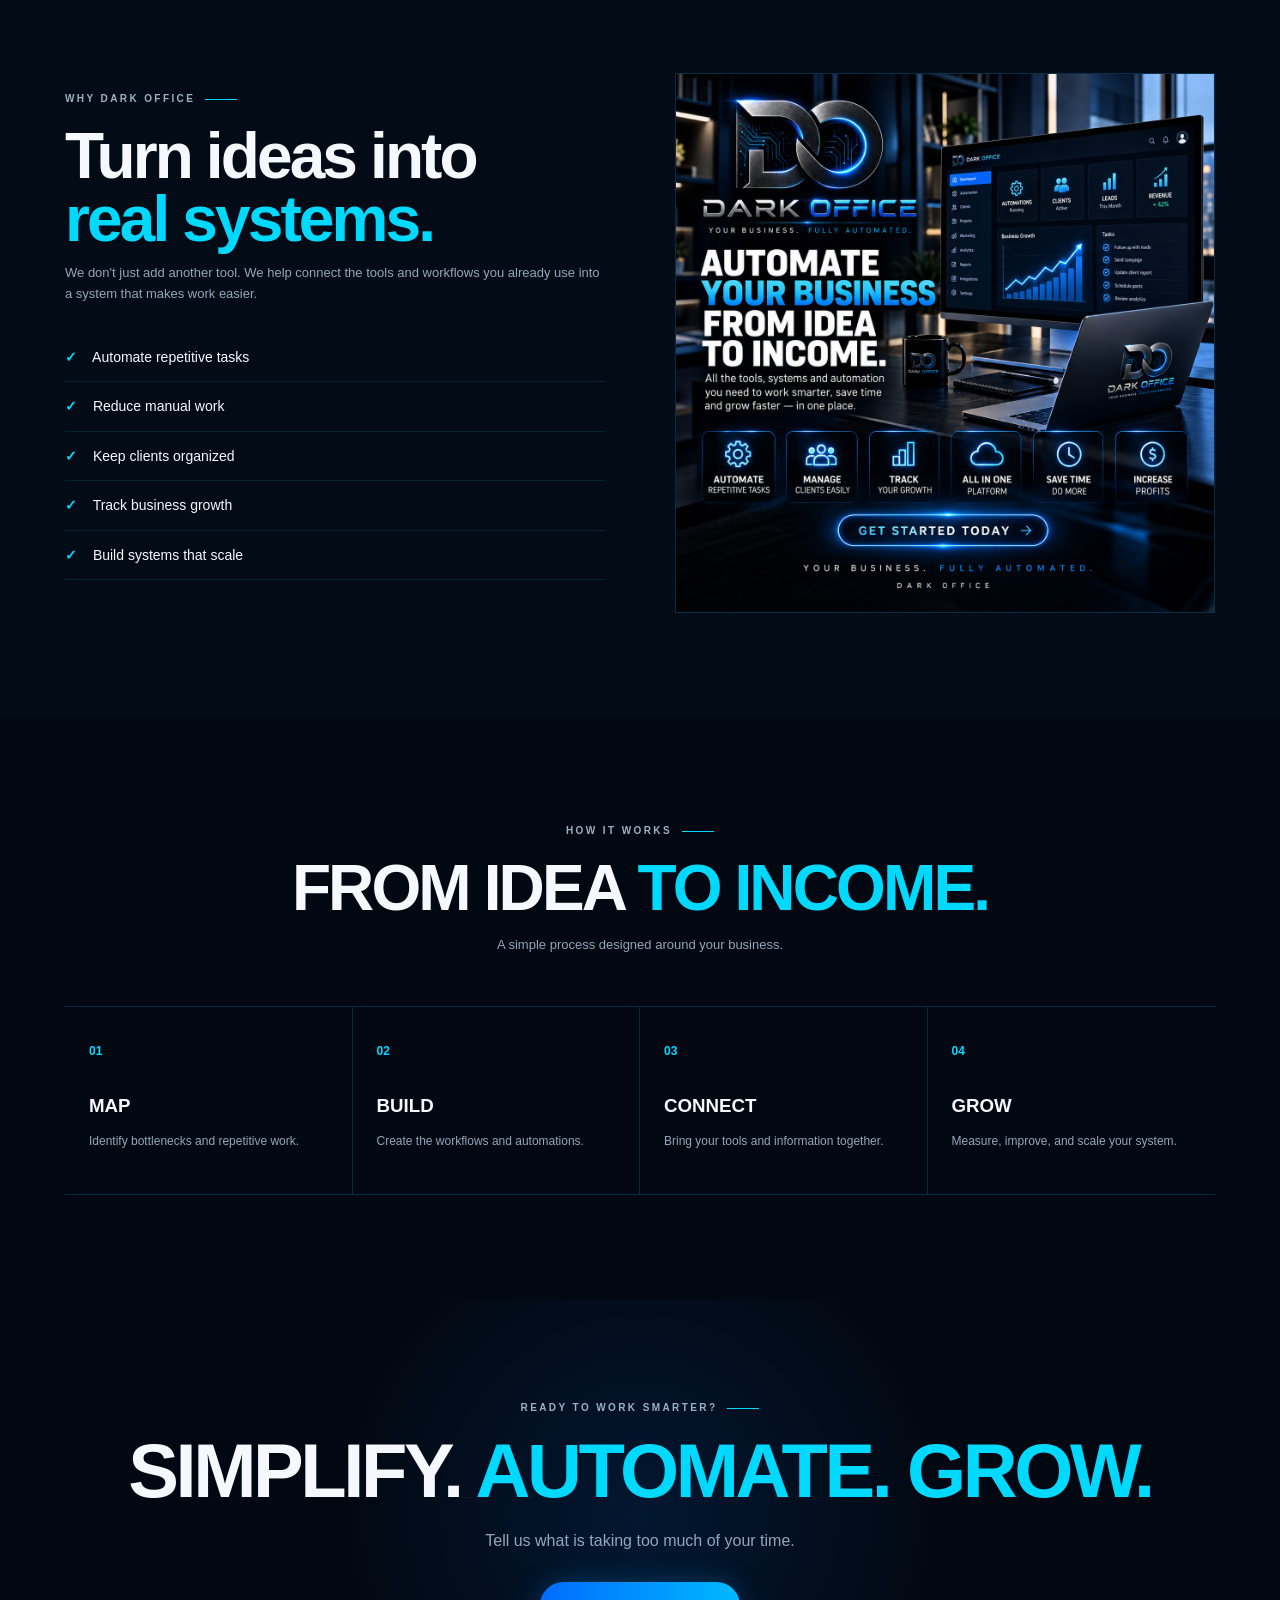
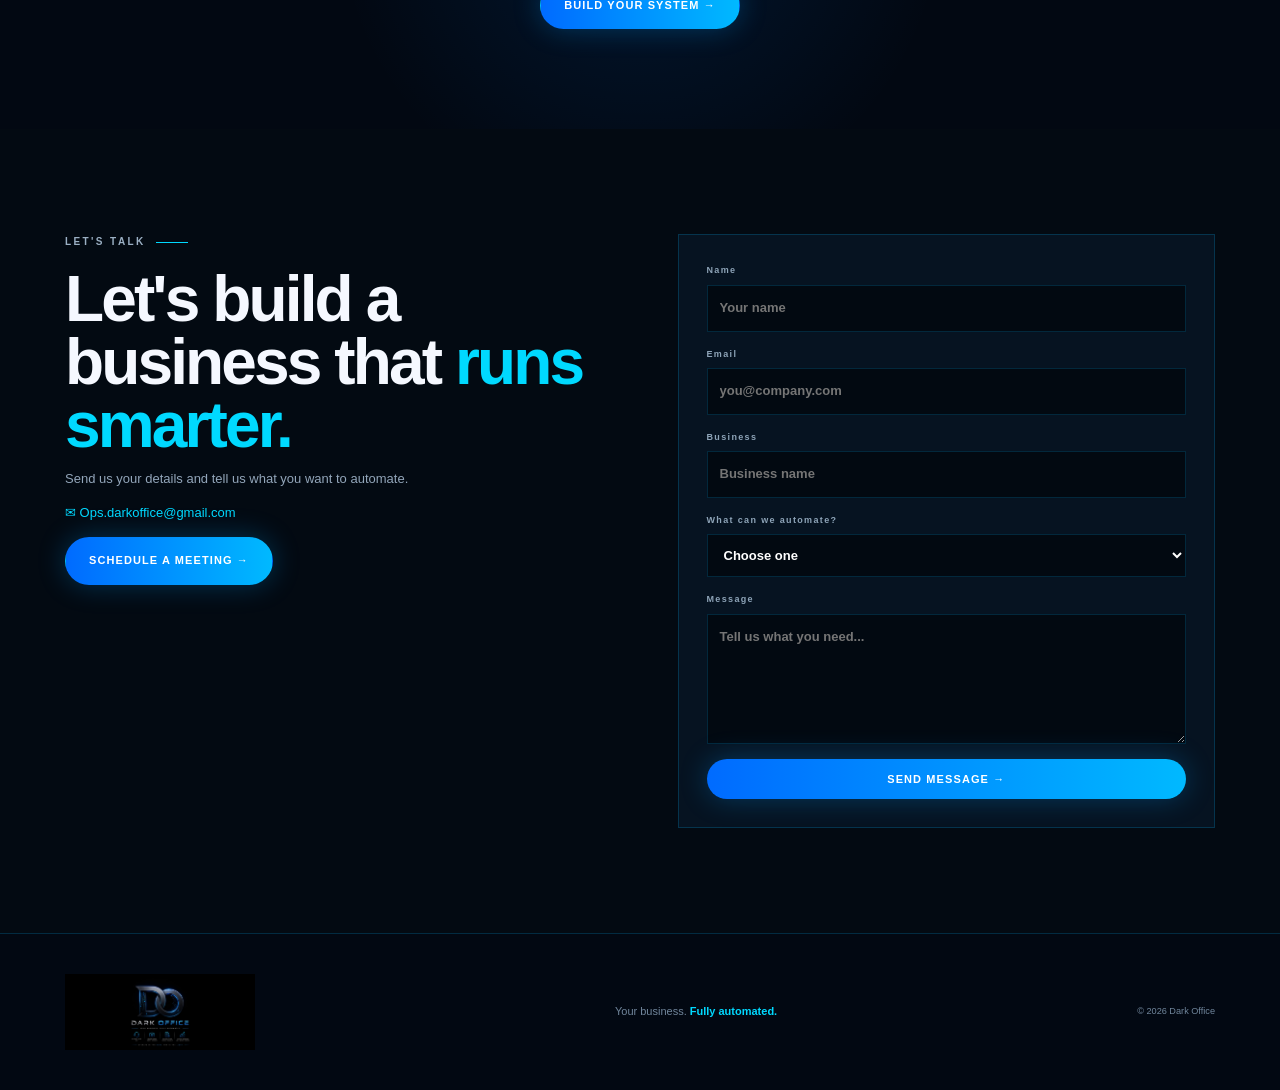
==== commit bf8fca9e: "Add files via upload" ====
--- a/index.html
+++ b/index.html
@@ -18,7 +18,7 @@
       <a href="#solutions">Solutions</a>
       <a href="#process">How It Works</a>
       <a href="#about">Why Dark Office</a>
-      <a href="#contact" class="nav-btn">Let's Talk →</a>
+      <a href="#contact" class="nav-btn">Contact Us →</a>
     </nav>
   </div>
 </header>
@@ -107,6 +107,7 @@
   </div>
 </section>
 
+
 <section class="section contact" id="contact">
   <div class="container contact-grid">
     <div>
@@ -114,6 +115,7 @@
       <h2>Let's build a business that <span>runs smarter.</span></h2>
       <p class="muted">Send us your details and tell us what you want to automate.</p>
       <p class="email">✉ Ops.darkoffice@gmail.com</p>
+      <a href="https://calendar.app.google/bM8HeDe8FBFKbAWE7" target="_blank" rel="noopener noreferrer" class="btn primary schedule-inline">SCHEDULE A MEETING →</a>
     </div>
     <form action="https://formsubmit.co/Ops.darkoffice@gmail.com" method="POST">
       <input type="hidden" name="_subject" value="New Dark Office Website Inquiry">
--- a/styles.css
+++ b/styles.css
@@ -1 +1 @@
-:root{--bg:#020812;--panel:#071522;--blue:#008cff;--cyan:#00d9ff;--white:#f5f8ff;--muted:#93a6ba;--line:rgba(0,185,255,.2);--max:1150px}*{box-sizing:border-box}html{scroll-behavior:smooth}body{margin:0;background:var(--bg);color:var(--white);font-family:Inter,Arial,sans-serif;line-height:1.6}body:before{content:"";position:fixed;inset:0;pointer-events:none;background:radial-gradient(circle at 75% 15%,rgba(0,136,255,.09),transparent 30%),radial-gradient(circle at 15% 70%,rgba(0,217,255,.05),transparent 25%)}.container{width:min(calc(100% - 36px),var(--max));margin:auto}header{position:sticky;top:0;z-index:10;background:rgba(2,8,18,.85);backdrop-filter:blur(16px);border-bottom:1px solid rgba(0,185,255,.12)}.nav{height:76px;display:flex;align-items:center;justify-content:space-between}.brand img{width:170px;height:55px;object-fit:cover;mix-blend-mode:screen}.nav nav{display:flex;gap:28px;align-items:center}.nav a{color:#d9e6f4;text-decoration:none;font-size:13px;font-weight:700}.nav a:hover{color:var(--cyan)}.nav-btn{border:1px solid var(--cyan);padding:10px 17px;border-radius:30px}.menu{display:none;background:none;border:0;color:#fff;font-size:25px}.hero{min-height:720px;display:flex;align-items:center;position:relative;overflow:hidden}.glow{position:absolute;width:450px;height:450px;background:#006cff;filter:blur(130px);opacity:.13;right:-80px;top:80px}.hero-grid{display:grid;grid-template-columns:1fr 1fr;gap:70px;align-items:center}.eyebrow{font-size:10px;letter-spacing:.24em;font-weight:800;color:#9bb0c4;margin:0 0 18px}.eyebrow:after{content:"";display:inline-block;width:32px;height:1px;background:var(--cyan);vertical-align:middle;margin-left:10px}h1,h2{font-weight:900;line-height:.98;letter-spacing:-.045em;margin:0}h1{font-size:clamp(48px,6vw,80px)}h1 span,h2 span{color:var(--cyan)}.lead{max-width:600px;color:var(--muted);font-size:17px;margin:25px 0 30px}.buttons{display:flex;gap:12px;flex-wrap:wrap}.btn{display:inline-flex;align-items:center;justify-content:center;gap:14px;padding:14px 23px;border-radius:30px;text-decoration:none;font-size:11px;font-weight:900;letter-spacing:.1em;border:1px solid transparent;cursor:pointer}.primary{background:linear-gradient(90deg,#006bff,#00b9ff);color:#fff;box-shadow:0 0 28px rgba(0,157,255,.28)}.secondary{border-color:var(--line);color:#dbe9f7}.hero-card{background:linear-gradient(145deg,#071827,#030a12);border:1px solid rgba(0,185,255,.3);padding:15px;box-shadow:0 0 55px rgba(0,104,255,.12)}.logo-mark img{width:100%;height:190px;object-fit:cover;object-position:center;mix-blend-mode:screen}.mini-dashboard{border:1px solid rgba(0,185,255,.2);padding:16px;background:#030b14}.dash-top{display:flex;justify-content:space-between;color:#7f95aa;font-size:9px}.dash-top span:first-child{color:var(--cyan)}.dash-grid{display:grid;grid-template-columns:repeat(3,1fr);gap:8px;margin:15px 0}.dash-grid div{border:1px solid rgba(0,185,255,.14);padding:13px 8px}.dash-grid strong,.dash-grid small{display:block}.dash-grid strong{font-size:20px;color:var(--cyan)}.dash-grid small{font-size:9px;color:#7d92a7}.chart{height:105px;display:flex;align-items:end;gap:7px;border-bottom:1px solid rgba(0,185,255,.18);padding:12px}.chart span{display:block;flex:1;background:linear-gradient(#00d9ff,#006cff);box-shadow:0 0 10px rgba(0,180,255,.25)}.chart span:nth-child(1){height:20%}.chart span:nth-child(2){height:35%}.chart span:nth-child(3){height:28%}.chart span:nth-child(4){height:48%}.chart span:nth-child(5){height:55%}.chart span:nth-child(6){height:67%}.chart span:nth-child(7){height:76%}.chart span:nth-child(8){height:92%}.activity{font-size:9px;color:#8297ac;padding-top:14px;word-spacing:5px}.activity i{display:inline-block;width:6px;height:6px;background:var(--cyan);border-radius:50%}.strip{display:flex;justify-content:center;gap:35px;flex-wrap:wrap;padding:17px;border-top:1px solid var(--line);border-bottom:1px solid var(--line);font-size:10px;letter-spacing:.18em;color:#8498ad}.strip b{color:var(--cyan)}.section{padding:105px 0}.heading{margin-bottom:50px}.heading h2,.split h2,.contact h2{font-size:clamp(42px,5vw,68px)}.cards{display:grid;grid-template-columns:repeat(4,1fr);gap:15px}.cards article{min-height:300px;padding:26px;border:1px solid var(--line);background:linear-gradient(145deg,#071827,#030b14);position:relative;transition:.25s}.cards article:hover{transform:translateY(-5px);border-color:rgba(0,217,255,.65)}.cards em{font-size:10px;color:#58718a;font-style:normal}.icon{font-size:38px;color:var(--cyan);margin:25px 0 12px}.cards h3{margin:0 0 9px;font-size:19px}.cards p,.muted{color:var(--muted);font-size:13px}.dark{background:#030c16}.split{display:grid;grid-template-columns:1fr 1fr;gap:70px;align-items:center}.split ul{list-style:none;padding:0;margin-top:28px}.split li{padding:13px 0;border-bottom:1px solid rgba(0,185,255,.12);font-size:14px}.split li b{color:var(--cyan);margin-right:12px}.single-image img{width:100%;display:block;border:1px solid var(--line)}.center{text-align:center}.center .muted{max-width:600px;margin:15px auto}.steps{display:grid;grid-template-columns:repeat(4,1fr);border-top:1px solid var(--line);border-bottom:1px solid var(--line)}.steps div{padding:30px 24px;border-right:1px solid var(--line)}.steps div:last-child{border:0}.steps strong{color:var(--cyan);font-size:12px}.steps h3{margin:28px 0 5px}.steps p{color:var(--muted);font-size:12px}.cta{text-align:center;padding:100px 0;background:radial-gradient(circle at center,rgba(0,125,255,.13),transparent 45%)}.cta h2{font-size:clamp(45px,6vw,76px)}.cta p:not(.eyebrow){color:var(--muted);margin:20px 0 28px}.contact{background:#030a12}.contact-grid{display:grid;grid-template-columns:1fr 1fr;gap:75px;align-items:start}.email{color:var(--cyan);font-size:13px}form{background:#061321;border:1px solid var(--line);padding:28px}label{display:block;color:#8ea4b8;font-size:9px;letter-spacing:.15em;font-weight:800;margin-bottom:15px}input,select,textarea{width:100%;display:block;margin-top:7px;background:#020911;color:#fff;border:1px solid rgba(0,185,255,.18);padding:12px;font:inherit;font-size:13px;outline:0}input:focus,select:focus,textarea:focus{border-color:var(--cyan)}textarea{resize:vertical}form .btn{width:100%;border:0}footer{border-top:1px solid var(--line);padding:40px 0;color:#71869c;font-size:11px}footer .container{display:flex;align-items:center;justify-content:space-between;gap:20px}footer img{width:150px;height:48px;object-fit:cover;mix-blend-mode:screen}footer b{color:var(--cyan)}@media(max-width:850px){.nav nav{display:none}.menu{display:block}.hero-grid,.split,.contact-grid{grid-template-columns:1fr;gap:40px}.cards,.steps{grid-template-columns:1fr 1fr}.steps div:nth-child(2){border-right:0}.steps div{border-bottom:1px solid var(--line)}.section{padding:75px 0}}@media(max-width:600px){.container{width:calc(100% - 28px)}.cards,.steps{grid-template-columns:1fr}.steps div{border-right:0}.hero{min-height:auto;padding:75px 0}.hero-card{margin-top:10px}.logo-mark img{height:145px}.buttons .btn{width:100%}footer .container{flex-direction:column;align-items:flex-start}.strip{gap:15px;font-size:8px}}
+:root{--bg:#020812;--panel:#071522;--blue:#008cff;--cyan:#00d9ff;--white:#f5f8ff;--muted:#93a6ba;--line:rgba(0,185,255,.2);--max:1150px}*{box-sizing:border-box}html{scroll-behavior:smooth}body{margin:0;background:var(--bg);color:var(--white);font-family:Inter,Arial,sans-serif;line-height:1.6}body:before{content:"";position:fixed;inset:0;pointer-events:none;background:radial-gradient(circle at 75% 15%,rgba(0,136,255,.09),transparent 30%),radial-gradient(circle at 15% 70%,rgba(0,217,255,.05),transparent 25%)}.container{width:min(calc(100% - 36px),var(--max));margin:auto}header{position:sticky;top:0;z-index:10;background:rgba(2,8,18,.85);backdrop-filter:blur(16px);border-bottom:1px solid rgba(0,185,255,.12)}.nav{height:76px;display:flex;align-items:center;justify-content:space-between}.brand img{width:190px;height:76px;object-fit:contain;object-position:center;display:block;background:#000}.nav nav{display:flex;gap:28px;align-items:center}.nav a{color:#d9e6f4;text-decoration:none;font-size:13px;font-weight:700}.nav a:hover{color:var(--cyan)}.nav-btn{border:1px solid var(--cyan);padding:10px 17px;border-radius:30px}.menu{display:none;background:none;border:0;color:#fff;font-size:25px}.hero{min-height:720px;display:flex;align-items:center;position:relative;overflow:hidden}.glow{position:absolute;width:450px;height:450px;background:#006cff;filter:blur(130px);opacity:.13;right:-80px;top:80px}.hero-grid{display:grid;grid-template-columns:1fr 1fr;gap:70px;align-items:center}.eyebrow{font-size:10px;letter-spacing:.24em;font-weight:800;color:#9bb0c4;margin:0 0 18px}.eyebrow:after{content:"";display:inline-block;width:32px;height:1px;background:var(--cyan);vertical-align:middle;margin-left:10px}h1,h2{font-weight:900;line-height:.98;letter-spacing:-.045em;margin:0}h1{font-size:clamp(48px,6vw,80px)}h1 span,h2 span{color:var(--cyan)}.lead{max-width:600px;color:var(--muted);font-size:17px;margin:25px 0 30px}.buttons{display:flex;gap:12px;flex-wrap:wrap}.btn{display:inline-flex;align-items:center;justify-content:center;gap:14px;padding:14px 23px;border-radius:30px;text-decoration:none;font-size:11px;font-weight:900;letter-spacing:.1em;border:1px solid transparent;cursor:pointer}.primary{background:linear-gradient(90deg,#006bff,#00b9ff);color:#fff;box-shadow:0 0 28px rgba(0,157,255,.28)}.secondary{border-color:var(--line);color:#dbe9f7}.hero-card{background:linear-gradient(145deg,#071827,#030a12);border:1px solid rgba(0,185,255,.3);padding:15px;box-shadow:0 0 55px rgba(0,104,255,.12)}.logo-mark img{width:100%;height:230px;object-fit:contain;object-position:center;display:block;background:#000}.mini-dashboard{border:1px solid rgba(0,185,255,.2);padding:16px;background:#030b14}.dash-top{display:flex;justify-content:space-between;color:#7f95aa;font-size:9px}.dash-top span:first-child{color:var(--cyan)}.dash-grid{display:grid;grid-template-columns:repeat(3,1fr);gap:8px;margin:15px 0}.dash-grid div{border:1px solid rgba(0,185,255,.14);padding:13px 8px}.dash-grid strong,.dash-grid small{display:block}.dash-grid strong{font-size:20px;color:var(--cyan)}.dash-grid small{font-size:9px;color:#7d92a7}.chart{height:105px;display:flex;align-items:end;gap:7px;border-bottom:1px solid rgba(0,185,255,.18);padding:12px}.chart span{display:block;flex:1;background:linear-gradient(#00d9ff,#006cff);box-shadow:0 0 10px rgba(0,180,255,.25)}.chart span:nth-child(1){height:20%}.chart span:nth-child(2){height:35%}.chart span:nth-child(3){height:28%}.chart span:nth-child(4){height:48%}.chart span:nth-child(5){height:55%}.chart span:nth-child(6){height:67%}.chart span:nth-child(7){height:76%}.chart span:nth-child(8){height:92%}.activity{font-size:9px;color:#8297ac;padding-top:14px;word-spacing:5px}.activity i{display:inline-block;width:6px;height:6px;background:var(--cyan);border-radius:50%}.strip{display:flex;justify-content:center;gap:35px;flex-wrap:wrap;padding:17px;border-top:1px solid var(--line);border-bottom:1px solid var(--line);font-size:10px;letter-spacing:.18em;color:#8498ad}.strip b{color:var(--cyan)}.section{padding:105px 0}.heading{margin-bottom:50px}.heading h2,.split h2,.contact h2{font-size:clamp(42px,5vw,68px)}.cards{display:grid;grid-template-columns:repeat(4,1fr);gap:15px}.cards article{min-height:300px;padding:26px;border:1px solid var(--line);background:linear-gradient(145deg,#071827,#030b14);position:relative;transition:.25s}.cards article:hover{transform:translateY(-5px);border-color:rgba(0,217,255,.65)}.cards em{font-size:10px;color:#58718a;font-style:normal}.icon{font-size:38px;color:var(--cyan);margin:25px 0 12px}.cards h3{margin:0 0 9px;font-size:19px}.cards p,.muted{color:var(--muted);font-size:13px}.dark{background:#030c16}.split{display:grid;grid-template-columns:1fr 1fr;gap:70px;align-items:center}.split ul{list-style:none;padding:0;margin-top:28px}.split li{padding:13px 0;border-bottom:1px solid rgba(0,185,255,.12);font-size:14px}.split li b{color:var(--cyan);margin-right:12px}.single-image img{width:100%;display:block;border:1px solid var(--line)}.center{text-align:center}.center .muted{max-width:600px;margin:15px auto}.steps{display:grid;grid-template-columns:repeat(4,1fr);border-top:1px solid var(--line);border-bottom:1px solid var(--line)}.steps div{padding:30px 24px;border-right:1px solid var(--line)}.steps div:last-child{border:0}.steps strong{color:var(--cyan);font-size:12px}.steps h3{margin:28px 0 5px}.steps p{color:var(--muted);font-size:12px}.cta{text-align:center;padding:100px 0;background:radial-gradient(circle at center,rgba(0,125,255,.13),transparent 45%)}.cta h2{font-size:clamp(45px,6vw,76px)}.cta p:not(.eyebrow){color:var(--muted);margin:20px 0 28px}.contact{background:#030a12}.contact-grid{display:grid;grid-template-columns:1fr 1fr;gap:75px;align-items:start}.email{color:var(--cyan);font-size:13px}form{background:#061321;border:1px solid var(--line);padding:28px}label{display:block;color:#8ea4b8;font-size:9px;letter-spacing:.15em;font-weight:800;margin-bottom:15px}input,select,textarea{width:100%;display:block;margin-top:7px;background:#020911;color:#fff;border:1px solid rgba(0,185,255,.18);padding:12px;font:inherit;font-size:13px;outline:0}input:focus,select:focus,textarea:focus{border-color:var(--cyan)}textarea{resize:vertical}form .btn{width:100%;border:0}footer{border-top:1px solid var(--line);padding:40px 0;color:#71869c;font-size:11px}footer .container{display:flex;align-items:center;justify-content:space-between;gap:20px}footer img{width:190px;height:76px;object-fit:contain;display:block;background:#000}footer b{color:var(--cyan)}@media(max-width:850px){.nav nav{display:none}.menu{display:block}.hero-grid,.split,.contact-grid{grid-template-columns:1fr;gap:40px}.cards,.steps{grid-template-columns:1fr 1fr}.steps div:nth-child(2){border-right:0}.steps div{border-bottom:1px solid var(--line)}.section{padding:75px 0}}@media(max-width:600px){.container{width:calc(100% - 28px)}.cards,.steps{grid-template-columns:1fr}.steps div{border-right:0}.hero{min-height:auto;padding:75px 0}.hero-card{margin-top:10px}.logo-mark img{height:145px}.buttons .btn{width:100%}footer .container{flex-direction:column;align-items:flex-start}.strip{gap:15px;font-size:8px}}
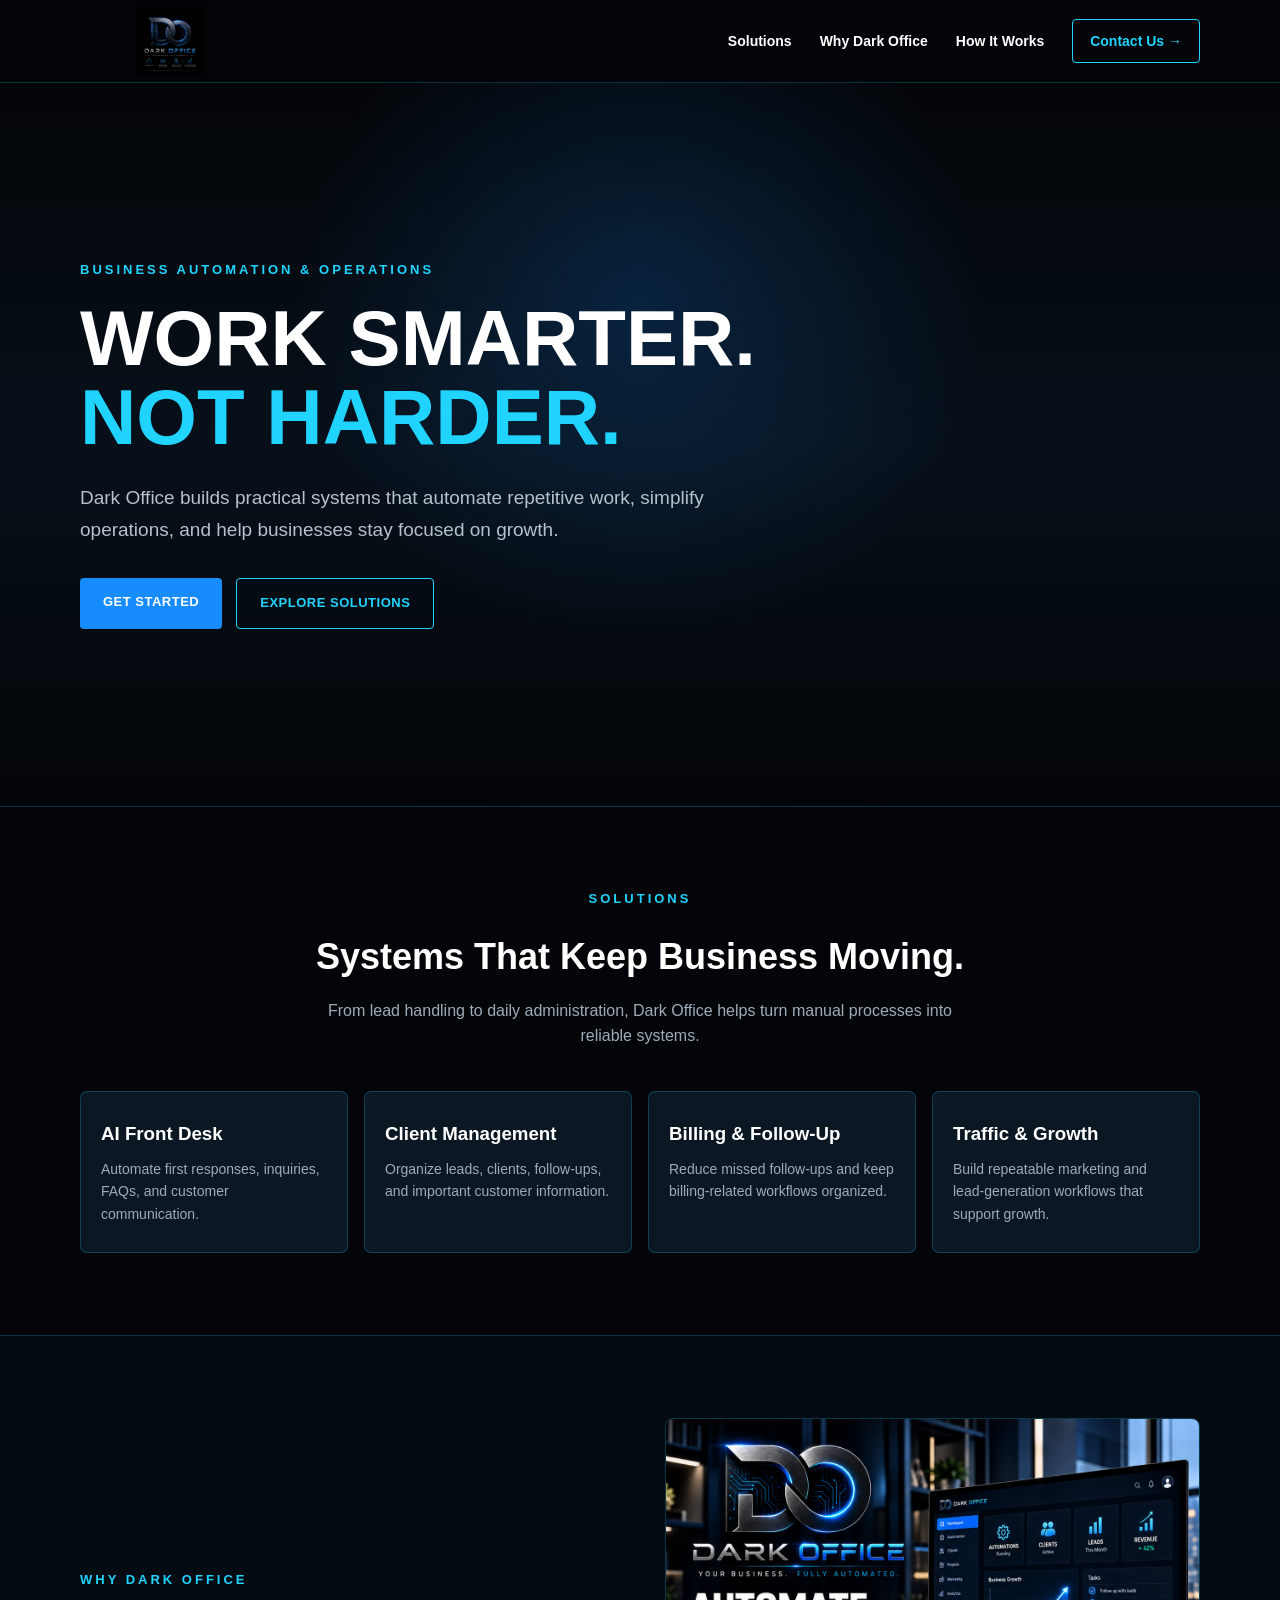
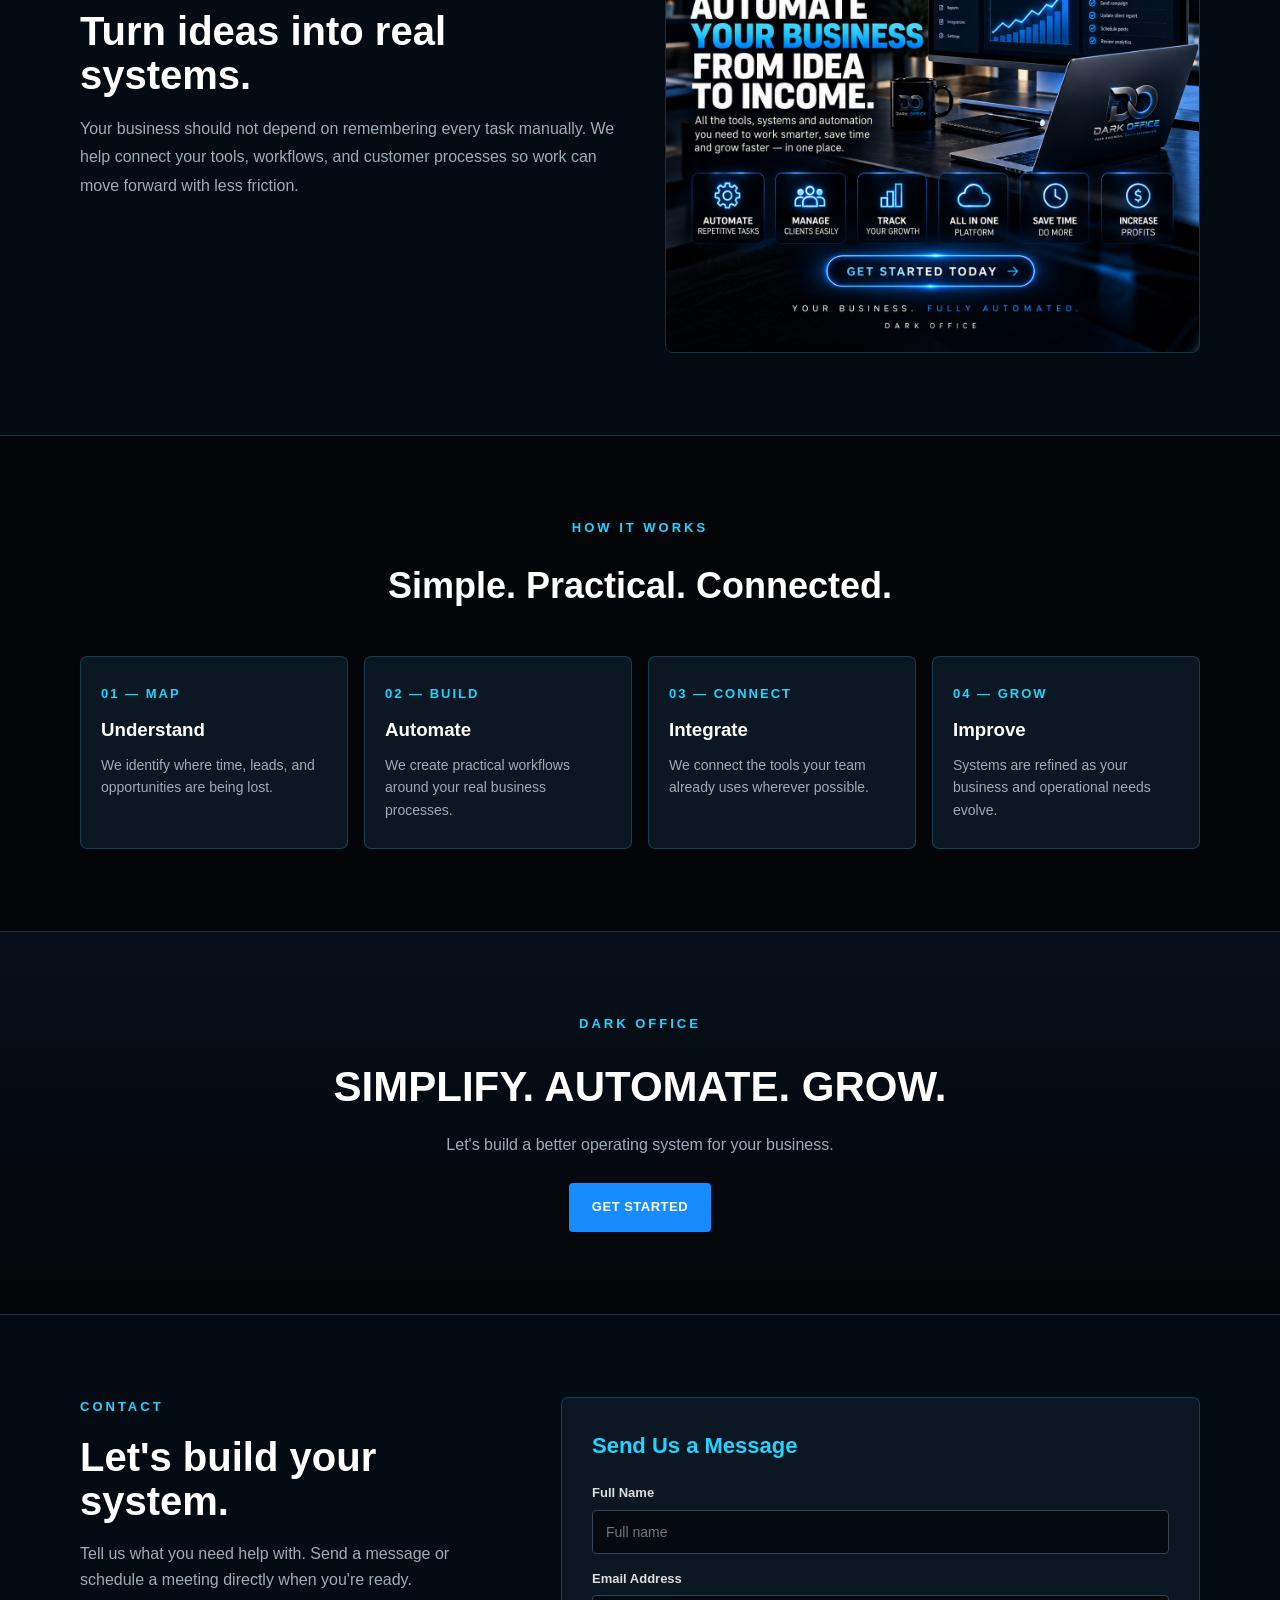
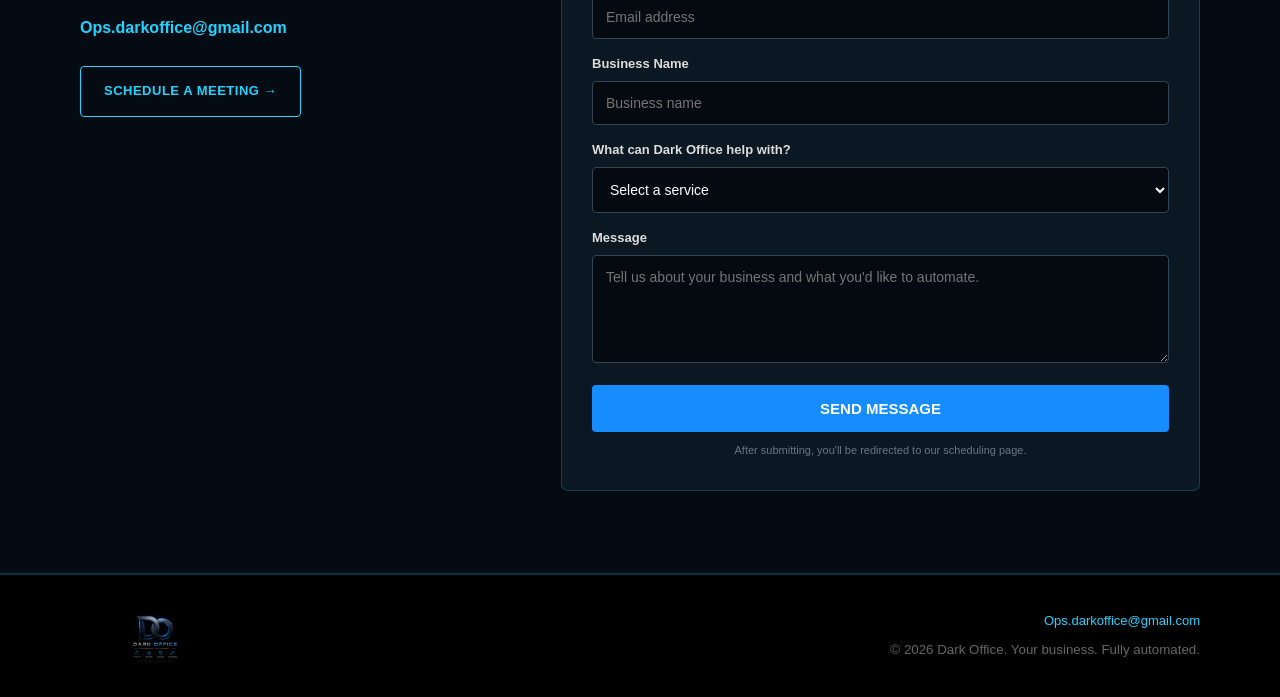
==== commit d510003e: "Add files via upload" ====
--- a/index.html
+++ b/index.html
@@ -3,136 +3,277 @@
 <head>
 <meta charset="UTF-8">
 <meta name="viewport" content="width=device-width, initial-scale=1.0">
-<meta name="description" content="Dark Office — your business, fully automated.">
-<meta name="theme-color" content="#020812">
-<title>Dark Office | Your Business. Fully Automated.</title>
-<link rel="icon" href="assets/dark-office-logo.jpg">
-<link rel="stylesheet" href="styles.css">
+<title>Dark Office | Automate. Simplify. Grow.</title>
+<meta name="description" content="Dark Office helps businesses automate operations, manage clients, follow up with leads, and simplify workflows.">
+
+<style>
+:root{
+  --black:#030508;
+  --black2:#07101a;
+  --card:#0b1722;
+  --blue:#168cff;
+  --cyan:#21d4ff;
+  --white:#fff;
+  --gray:#9eacb9;
+  --border:rgba(33,212,255,.22);
+}
+*{box-sizing:border-box;margin:0;padding:0}
+html{scroll-behavior:smooth}
+body{background:var(--black);color:var(--white);font-family:Arial,Helvetica,sans-serif;line-height:1.6}
+a{text-decoration:none;color:inherit}
+.container{width:92%;max-width:1120px;margin:auto}
+
+header{background:rgba(3,5,8,.96);border-bottom:1px solid var(--border);position:sticky;top:0;z-index:1000}
+.nav{min-height:82px;display:flex;align-items:center;justify-content:space-between;gap:25px}
+.logo img{width:180px;max-height:68px;object-fit:contain;display:block}
+nav{display:flex;gap:28px;align-items:center}
+nav a{font-size:14px;font-weight:700}
+nav a:hover{color:var(--cyan)}
+.nav-cta{border:1px solid var(--cyan);padding:10px 17px;border-radius:4px;color:var(--cyan)}
+
+.hero{min-height:620px;display:flex;align-items:center;background:
+radial-gradient(circle at 50% 30%,rgba(22,140,255,.18),transparent 42%),
+linear-gradient(180deg,#030508,#07101a,#030508);border-bottom:1px solid var(--border)}
+.hero-content{max-width:850px;padding:95px 0}
+.eyebrow{color:var(--cyan);font-size:13px;font-weight:800;letter-spacing:3px;text-transform:uppercase;margin-bottom:18px}
+.hero h1{font-size:clamp(45px,7vw,78px);line-height:1.02;font-weight:900;margin-bottom:24px}
+.hero h1 span{color:var(--cyan)}
+.hero-description{color:#b6c1cb;font-size:19px;line-height:1.7;max-width:650px;margin-bottom:32px}
+.buttons{display:flex;gap:14px;flex-wrap:wrap}
+.btn{display:inline-block;padding:14px 23px;border-radius:4px;font-size:13px;font-weight:900;letter-spacing:.5px}
+.btn-primary{background:var(--blue)}
+.btn-primary:hover{background:var(--cyan);color:#001018}
+.btn-outline{border:1px solid var(--cyan);color:var(--cyan)}
+.btn-outline:hover{background:var(--cyan);color:#001018}
+
+section{padding:82px 0;border-bottom:1px solid var(--border)}
+.section-heading{text-align:center;margin-bottom:42px}
+.section-heading h2{font-size:36px;margin-top:8px}
+.section-heading p{color:var(--gray);max-width:680px;margin:12px auto 0}
+.solutions-grid{display:grid;grid-template-columns:repeat(4,1fr);gap:16px}
+.card{background:var(--card);border:1px solid var(--border);padding:27px 20px;border-radius:7px}
+.card:hover{border-color:var(--cyan);transform:translateY(-2px)}
+.card h3{margin-bottom:9px}
+.card p{color:var(--gray);font-size:14px}
+.why{background:#050b12}
+.why-grid{display:grid;grid-template-columns:1fr 1fr;gap:50px;align-items:center}
+.why h2{font-size:40px;line-height:1.1;margin-bottom:18px}
+.why p{color:var(--gray);line-height:1.8}
+.dashboard{width:100%;border-radius:8px;border:1px solid var(--border);display:block}
+.steps{display:grid;grid-template-columns:repeat(4,1fr);gap:16px}
+.step-number{color:var(--cyan);font-size:13px;font-weight:900;letter-spacing:2px;margin-bottom:10px}
+.cta{text-align:center;background:linear-gradient(180deg,#07101a,#030508)}
+.cta h2{font-size:42px;margin-bottom:12px}
+.cta p{color:var(--gray);margin-bottom:25px}
+
+.contact{background:#050b12}
+.contact-grid{display:grid;grid-template-columns:.8fr 1.2fr;gap:55px;align-items:start}
+.contact-info h2{font-size:40px;line-height:1.1;margin:8px 0 18px}
+.contact-info p{color:var(--gray);margin-bottom:22px}
+.contact-email{color:var(--cyan);font-weight:700}
+.form-box{background:var(--card);border:1px solid var(--border);border-radius:7px;padding:30px}
+.form-box h3{color:var(--cyan);margin-bottom:20px;font-size:22px}
+.form-group{margin-bottom:15px}
+label{display:block;color:#ddd;font-size:13px;font-weight:700;margin-bottom:6px}
+input,select,textarea{width:100%;background:#050a10;color:white;border:1px solid #334454;border-radius:4px;padding:13px;font-family:Arial,sans-serif;font-size:14px}
+input:focus,select:focus,textarea:focus{outline:none;border-color:var(--cyan)}
+textarea{resize:vertical}
+.submit-button{width:100%;border:0;border-radius:4px;background:var(--blue);color:white;padding:15px;font-size:15px;font-weight:900;cursor:pointer}
+.submit-button:hover{background:var(--cyan);color:#001018}
+.form-note{color:#687783;text-align:center;font-size:11px;margin-top:10px}
+
+footer{background:#000;border-top:1px solid var(--border);padding:32px 0}
+.footer{display:flex;justify-content:space-between;align-items:center}
+.footer img{width:150px;max-height:58px;object-fit:contain}
+.footer-right{text-align:right}
+.footer-right a{display:block;color:var(--cyan);font-size:13px;margin-bottom:4px}
+.footer-right small{color:#666}
+
+@media(max-width:850px){
+  nav{display:none}
+  .solutions-grid,.steps{grid-template-columns:1fr 1fr}
+  .why-grid,.contact-grid{grid-template-columns:1fr;gap:35px}
+  .hero{min-height:540px}
+}
+@media(max-width:500px){
+  .solutions-grid,.steps{grid-template-columns:1fr}
+  .hero h1{font-size:43px}
+  .hero-description{font-size:16px}
+  .form-box{padding:22px}
+  .contact-info h2,.why h2{font-size:34px}
+}
+</style>
 </head>
+
 <body>
+
 <header>
   <div class="container nav">
-    <a href="#home" class="brand"><img src="assets/dark-office-logo.jpg" alt="Dark Office"></a>
-    <button class="menu" aria-label="Menu">☰</button>
+    <a href="#home" class="logo">
+      <img src="assets/dark-office-logo.jpg" alt="Dark Office">
+    </a>
     <nav>
       <a href="#solutions">Solutions</a>
+      <a href="#why">Why Dark Office</a>
       <a href="#process">How It Works</a>
-      <a href="#about">Why Dark Office</a>
-      <a href="#contact" class="nav-btn">Contact Us →</a>
+      <a href="#contact" class="nav-cta">Contact Us →</a>
     </nav>
   </div>
 </header>
 
-<main>
 <section class="hero" id="home">
-  <div class="glow"></div>
-  <div class="container hero-grid">
+  <div class="container">
+    <div class="hero-content">
+      <div class="eyebrow">Business Automation &amp; Operations</div>
+      <h1>WORK SMARTER.<br><span>NOT HARDER.</span></h1>
+      <p class="hero-description">
+        Dark Office builds practical systems that automate repetitive work,
+        simplify operations, and help businesses stay focused on growth.
+      </p>
+      <div class="buttons">
+        <a class="btn btn-primary" href="#contact">GET STARTED</a>
+        <a class="btn btn-outline" href="#solutions">EXPLORE SOLUTIONS</a>
+      </div>
+    </div>
+  </div>
+</section>
+
+<section id="solutions">
+  <div class="container">
+    <div class="section-heading">
+      <div class="eyebrow">Solutions</div>
+      <h2>Systems That Keep Business Moving.</h2>
+      <p>From lead handling to daily administration, Dark Office helps turn manual processes into reliable systems.</p>
+    </div>
+    <div class="solutions-grid">
+      <div class="card"><h3>AI Front Desk</h3><p>Automate first responses, inquiries, FAQs, and customer communication.</p></div>
+      <div class="card"><h3>Client Management</h3><p>Organize leads, clients, follow-ups, and important customer information.</p></div>
+      <div class="card"><h3>Billing &amp; Follow-Up</h3><p>Reduce missed follow-ups and keep billing-related workflows organized.</p></div>
+      <div class="card"><h3>Traffic &amp; Growth</h3><p>Build repeatable marketing and lead-generation workflows that support growth.</p></div>
+    </div>
+  </div>
+</section>
+
+<section class="why" id="why">
+  <div class="container why-grid">
     <div>
-      <p class="eyebrow">YOUR BUSINESS. FULLY AUTOMATED.</p>
-      <h1>WORK SMARTER.<br><span>NOT HARDER.</span></h1>
-      <p class="lead">Dark Office builds smart systems that automate repetitive work, organize your operations, and help your business grow with less manual effort.</p>
-      <div class="buttons">
-        <a href="#contact" class="btn primary">GET STARTED <b>→</b></a>
-        <a href="#solutions" class="btn secondary">EXPLORE SOLUTIONS</a>
-      </div>
-    </div>
-    <div class="hero-card">
-      <div class="logo-mark"><img src="assets/dark-office-logo.jpg" alt="Dark Office logo"></div>
-      <div class="mini-dashboard">
-        <div class="dash-top"><span>● DARK OFFICE</span><span>● ● ●</span></div>
-        <div class="dash-grid">
-          <div><strong>247</strong><small>Automations</small></div>
-          <div><strong>128</strong><small>Clients</small></div>
-          <div><strong>+42%</strong><small>Revenue</small></div>
-        </div>
-        <div class="chart"><span></span><span></span><span></span><span></span><span></span><span></span><span></span><span></span></div>
-        <div class="activity"><i></i> Follow up with leads <i></i> Campaign scheduled <i></i> Report generated</div>
-      </div>
-    </div>
-  </div>
-</section>
-
-<section class="strip"><div>AI AUTOMATION</div><b>CLIENT MANAGEMENT</b><div>SMART SYSTEMS</div><b>BUSINESS GROWTH</b><div>ONE PLATFORM</div></section>
-
-<section class="section" id="solutions">
-  <div class="container">
-    <div class="heading"><p class="eyebrow">WHAT WE BUILD</p><h2>Everything your business needs<br><span>to run smarter.</span></h2></div>
-    <div class="cards">
-      <article><em>01</em><div class="icon">⚙</div><h3>AI Front Desk</h3><p>Capture inquiries, answer common questions, qualify leads, and keep conversations moving.</p></article>
-      <article><em>02</em><div class="icon">◎</div><h3>Client Management</h3><p>Keep clients, tasks, follow-ups, appointments, and communication organized.</p></article>
-      <article><em>03</em><div class="icon">▤</div><h3>Billing & Follow-Up</h3><p>Streamline invoices, reminders, documents, and recurring administrative work.</p></article>
-      <article><em>04</em><div class="icon">↗</div><h3>Traffic & Growth</h3><p>Connect marketing, reviews, leads, reporting, and growth tracking in one system.</p></article>
-    </div>
-  </div>
-</section>
-
-<section class="section dark" id="about">
-  <div class="container split">
+      <div class="eyebrow">Why Dark Office</div>
+      <h2>Turn ideas into real systems.</h2>
+      <p>
+        Your business should not depend on remembering every task manually.
+        We help connect your tools, workflows, and customer processes so work
+        can move forward with less friction.
+      </p>
+    </div>
     <div>
-      <p class="eyebrow">WHY DARK OFFICE</p>
-      <h2>Turn ideas into<br><span>real systems.</span></h2>
-      <p class="muted">We don't just add another tool. We help connect the tools and workflows you already use into a system that makes work easier.</p>
-      <ul>
-        <li><b>✓</b> Automate repetitive tasks</li>
-        <li><b>✓</b> Reduce manual work</li>
-        <li><b>✓</b> Keep clients organized</li>
-        <li><b>✓</b> Track business growth</li>
-        <li><b>✓</b> Build systems that scale</li>
-      </ul>
-    </div>
-    <div class="single-image">
-      <img src="assets/dark-office-dashboard.png" alt="Dark Office automation dashboard">
-    </div>
-  </div>
-</section>
-
-<section class="section process" id="process">
-  <div class="container">
-    <div class="heading center"><p class="eyebrow">HOW IT WORKS</p><h2>FROM IDEA <span>TO INCOME.</span></h2><p class="muted">A simple process designed around your business.</p></div>
+      <img class="dashboard" src="assets/dark-office-dashboard.png" alt="Dark Office automation dashboard">
+    </div>
+  </div>
+</section>
+
+<section id="process">
+  <div class="container">
+    <div class="section-heading">
+      <div class="eyebrow">How It Works</div>
+      <h2>Simple. Practical. Connected.</h2>
+    </div>
     <div class="steps">
-      <div><strong>01</strong><h3>MAP</h3><p>Identify bottlenecks and repetitive work.</p></div>
-      <div><strong>02</strong><h3>BUILD</h3><p>Create the workflows and automations.</p></div>
-      <div><strong>03</strong><h3>CONNECT</h3><p>Bring your tools and information together.</p></div>
-      <div><strong>04</strong><h3>GROW</h3><p>Measure, improve, and scale your system.</p></div>
+      <div class="card"><div class="step-number">01 — MAP</div><h3>Understand</h3><p>We identify where time, leads, and opportunities are being lost.</p></div>
+      <div class="card"><div class="step-number">02 — BUILD</div><h3>Automate</h3><p>We create practical workflows around your real business processes.</p></div>
+      <div class="card"><div class="step-number">03 — CONNECT</div><h3>Integrate</h3><p>We connect the tools your team already uses wherever possible.</p></div>
+      <div class="card"><div class="step-number">04 — GROW</div><h3>Improve</h3><p>Systems are refined as your business and operational needs evolve.</p></div>
     </div>
   </div>
 </section>
 
 <section class="cta">
   <div class="container">
-    <p class="eyebrow">READY TO WORK SMARTER?</p>
-    <h2>SIMPLIFY. <span>AUTOMATE. GROW.</span></h2>
-    <p>Tell us what is taking too much of your time.</p>
-    <a href="#contact" class="btn primary">BUILD YOUR SYSTEM →</a>
-  </div>
-</section>
-
-
-<section class="section contact" id="contact">
+    <div class="eyebrow">Dark Office</div>
+    <h2>SIMPLIFY. AUTOMATE. GROW.</h2>
+    <p>Let's build a better operating system for your business.</p>
+    <a class="btn btn-primary" href="#contact">GET STARTED</a>
+  </div>
+</section>
+
+<section class="contact" id="contact">
   <div class="container contact-grid">
-    <div>
-      <p class="eyebrow">LET'S TALK</p>
-      <h2>Let's build a business that <span>runs smarter.</span></h2>
-      <p class="muted">Send us your details and tell us what you want to automate.</p>
-      <p class="email">✉ Ops.darkoffice@gmail.com</p>
-      <a href="https://calendar.app.google/bM8HeDe8FBFKbAWE7" target="_blank" rel="noopener noreferrer" class="btn primary schedule-inline">SCHEDULE A MEETING →</a>
-    </div>
-    <form action="https://formsubmit.co/Ops.darkoffice@gmail.com" method="POST">
-      <input type="hidden" name="_subject" value="New Dark Office Website Inquiry">
-      <input type="hidden" name="_template" value="table">
-      <input type="hidden" name="_captcha" value="true">
-      <label>Name<input name="name" required placeholder="Your name"></label>
-      <label>Email<input type="email" name="email" required placeholder="you@company.com"></label>
-      <label>Business<input name="company" placeholder="Business name"></label>
-      <label>What can we automate?<select name="service" required><option value="">Choose one</option><option>AI Front Desk</option><option>Client Management</option><option>Billing & Follow-Up</option><option>Traffic & Growth</option><option>Custom Automation</option></select></label>
-      <label>Message<textarea name="message" rows="5" required placeholder="Tell us what you need..."></textarea></label>
-      <button class="btn primary" type="submit">SEND MESSAGE →</button>
-    </form>
-  </div>
-</section>
-</main>
-
-<footer><div class="container"><img src="assets/dark-office-logo.jpg" alt="Dark Office"><span>Your business. <b>Fully automated.</b></span><small>© <span id="year"></span> Dark Office</small></div></footer>
-<script src="script.js"></script>
+    <div class="contact-info">
+      <div class="eyebrow">Contact</div>
+      <h2>Let's build your system.</h2>
+      <p>
+        Tell us what you need help with. Send a message or schedule a meeting
+        directly when you're ready.
+      </p>
+      <a class="contact-email" href="mailto:Ops.darkoffice@gmail.com">Ops.darkoffice@gmail.com</a>
+      <br><br>
+      <a class="btn btn-outline" href="https://calendar.app.google/bM8HeDe8FBFKbAWE7" target="_blank" rel="noopener">
+        SCHEDULE A MEETING →
+      </a>
+    </div>
+
+    <div class="form-box">
+      <h3>Send Us a Message</h3>
+
+      <form action="https://formsubmit.co/Ops.darkoffice@gmail.com" method="POST">
+
+        <input type="hidden" name="_subject" value="New Dark Office Website Inquiry">
+        <input type="hidden" name="_captcha" value="false">
+        <input type="hidden" name="_template" value="table">
+        <input type="hidden" name="_next" value="https://calendar.app.google/bM8HeDe8FBFKbAWE7">
+
+        <div class="form-group">
+          <label for="name">Full Name</label>
+          <input id="name" type="text" name="name" placeholder="Full name" required>
+        </div>
+
+        <div class="form-group">
+          <label for="email">Email Address</label>
+          <input id="email" type="email" name="email" placeholder="Email address" required>
+        </div>
+
+        <div class="form-group">
+          <label for="business">Business Name</label>
+          <input id="business" type="text" name="business" placeholder="Business name" required>
+        </div>
+
+        <div class="form-group">
+          <label for="service">What can Dark Office help with?</label>
+          <select id="service" name="service" required>
+            <option value="">Select a service</option>
+            <option>AI Front Desk</option>
+            <option>Lead Generation &amp; Follow-Up</option>
+            <option>Client Management / CRM</option>
+            <option>Appointment Scheduling</option>
+            <option>Billing &amp; Invoice Follow-Up</option>
+            <option>Marketing &amp; Social Media</option>
+            <option>Reporting &amp; Business Analytics</option>
+            <option>Workflow / Administrative Automation</option>
+            <option>Custom Automation</option>
+            <option>I'm not sure yet</option>
+          </select>
+        </div>
+
+        <div class="form-group">
+          <label for="message">Message</label>
+          <textarea id="message" name="message" rows="5" placeholder="Tell us about your business and what you'd like to automate." required></textarea>
+        </div>
+
+        <button type="submit" class="submit-button">SEND MESSAGE</button>
+        <div class="form-note">After submitting, you'll be redirected to our scheduling page.</div>
+      </form>
+    </div>
+  </div>
+</section>
+
+<footer>
+  <div class="container footer">
+    <img src="assets/dark-office-logo.jpg" alt="Dark Office">
+    <div class="footer-right">
+      <a href="mailto:Ops.darkoffice@gmail.com">Ops.darkoffice@gmail.com</a>
+      <small>© 2026 Dark Office. Your business. Fully automated.</small>
+    </div>
+  </div>
+</footer>
+
 </body>
 </html>
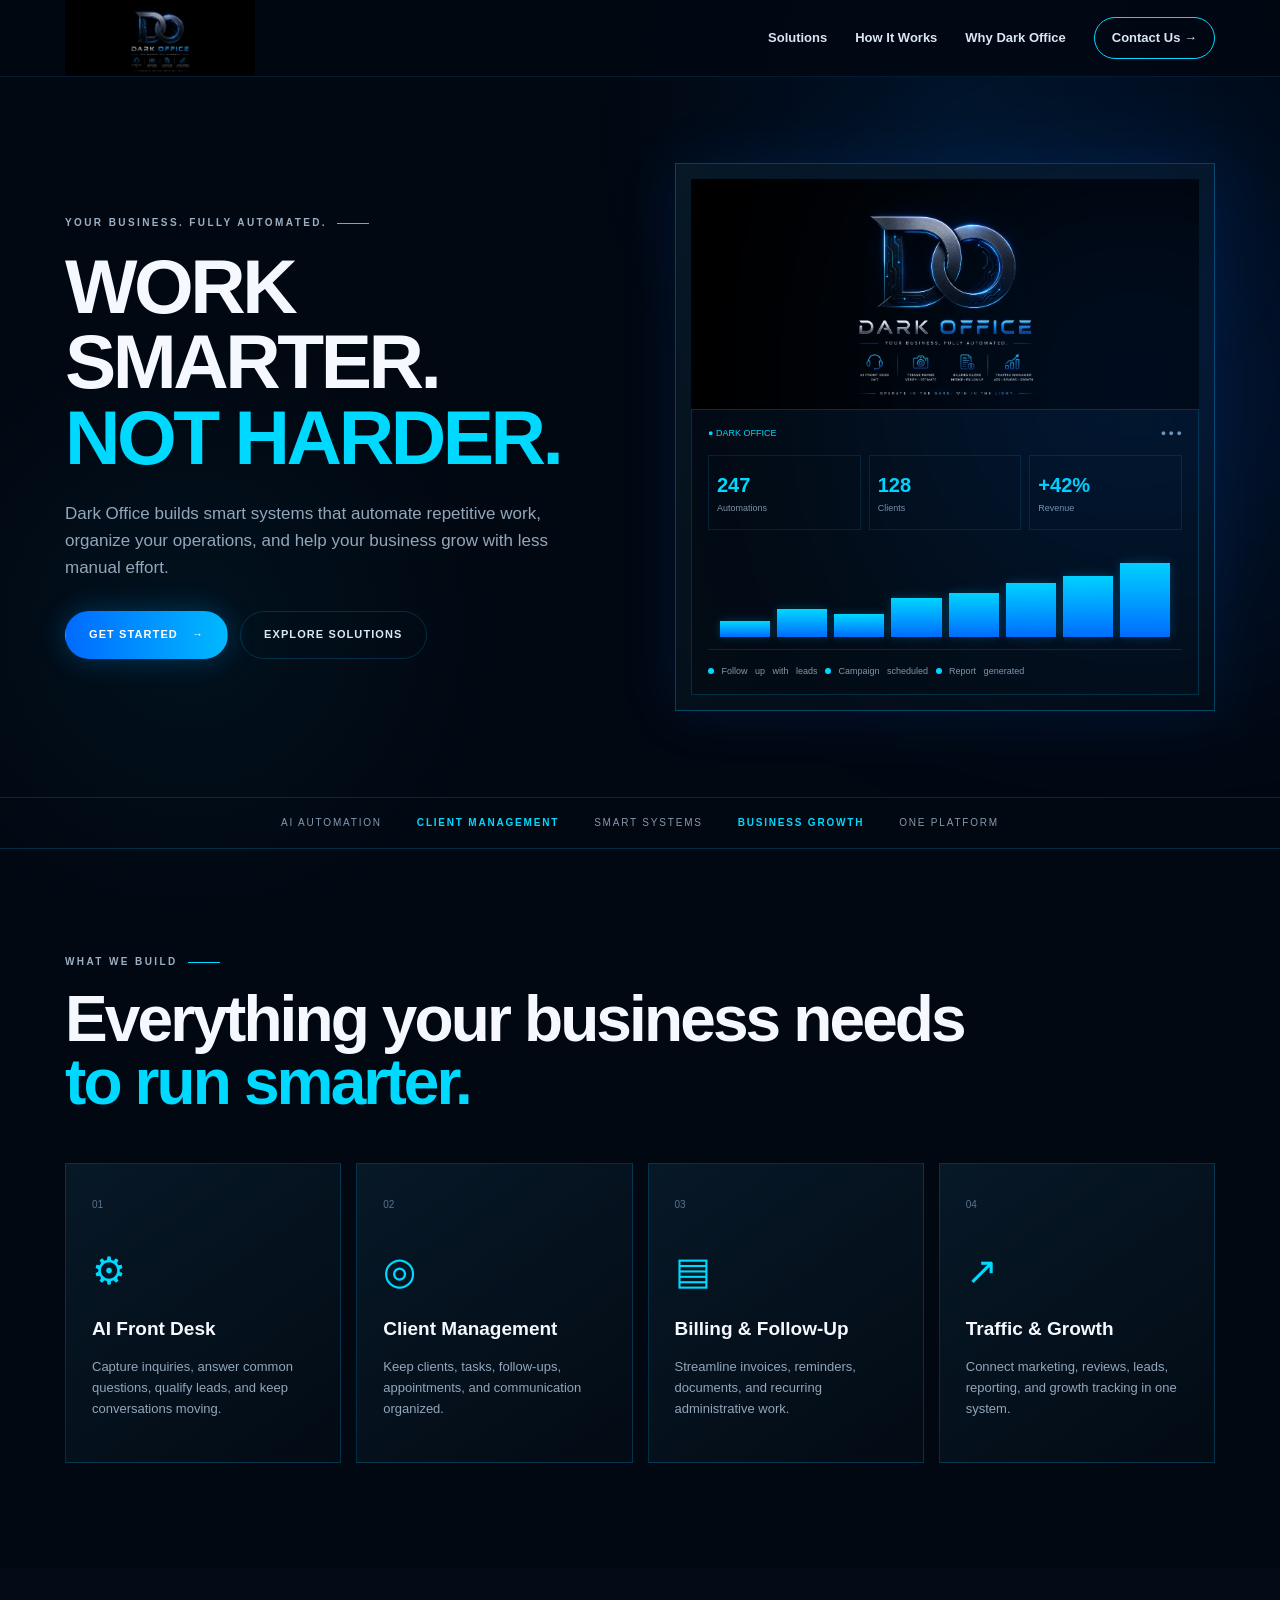
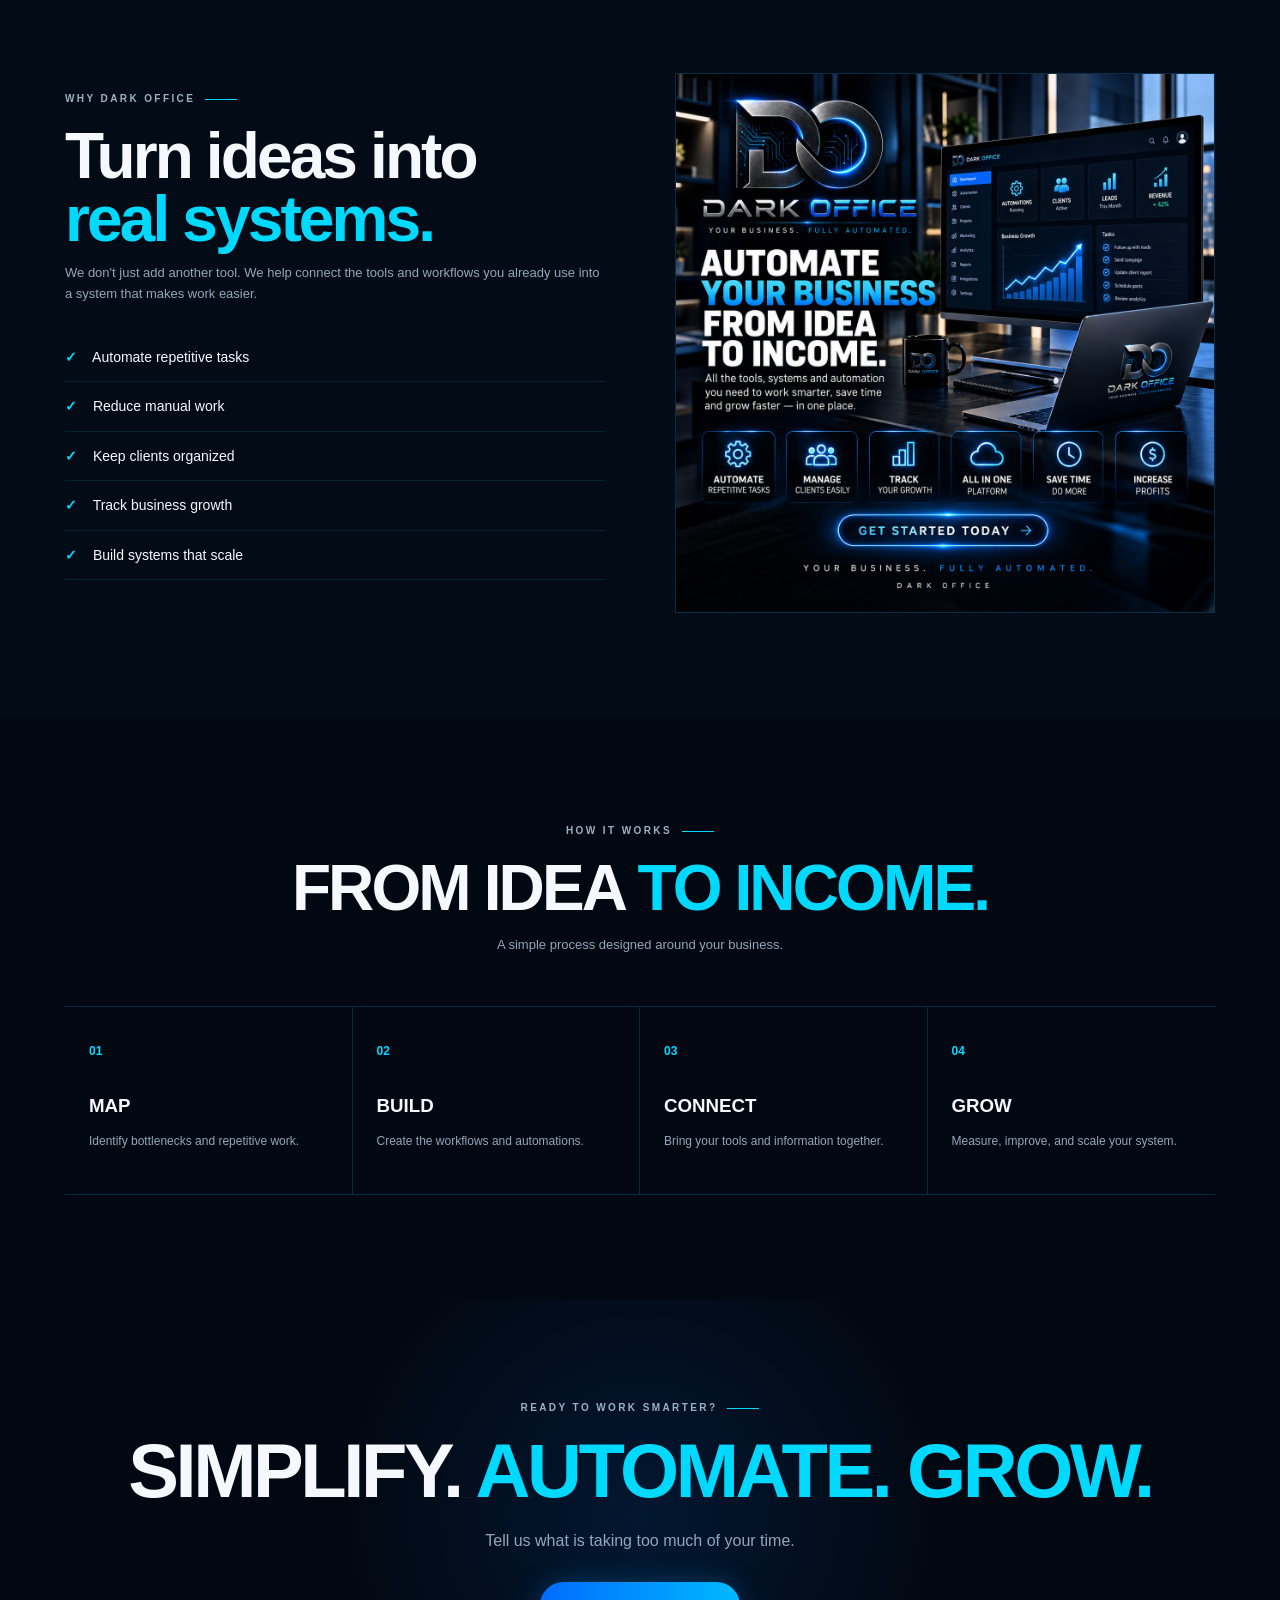
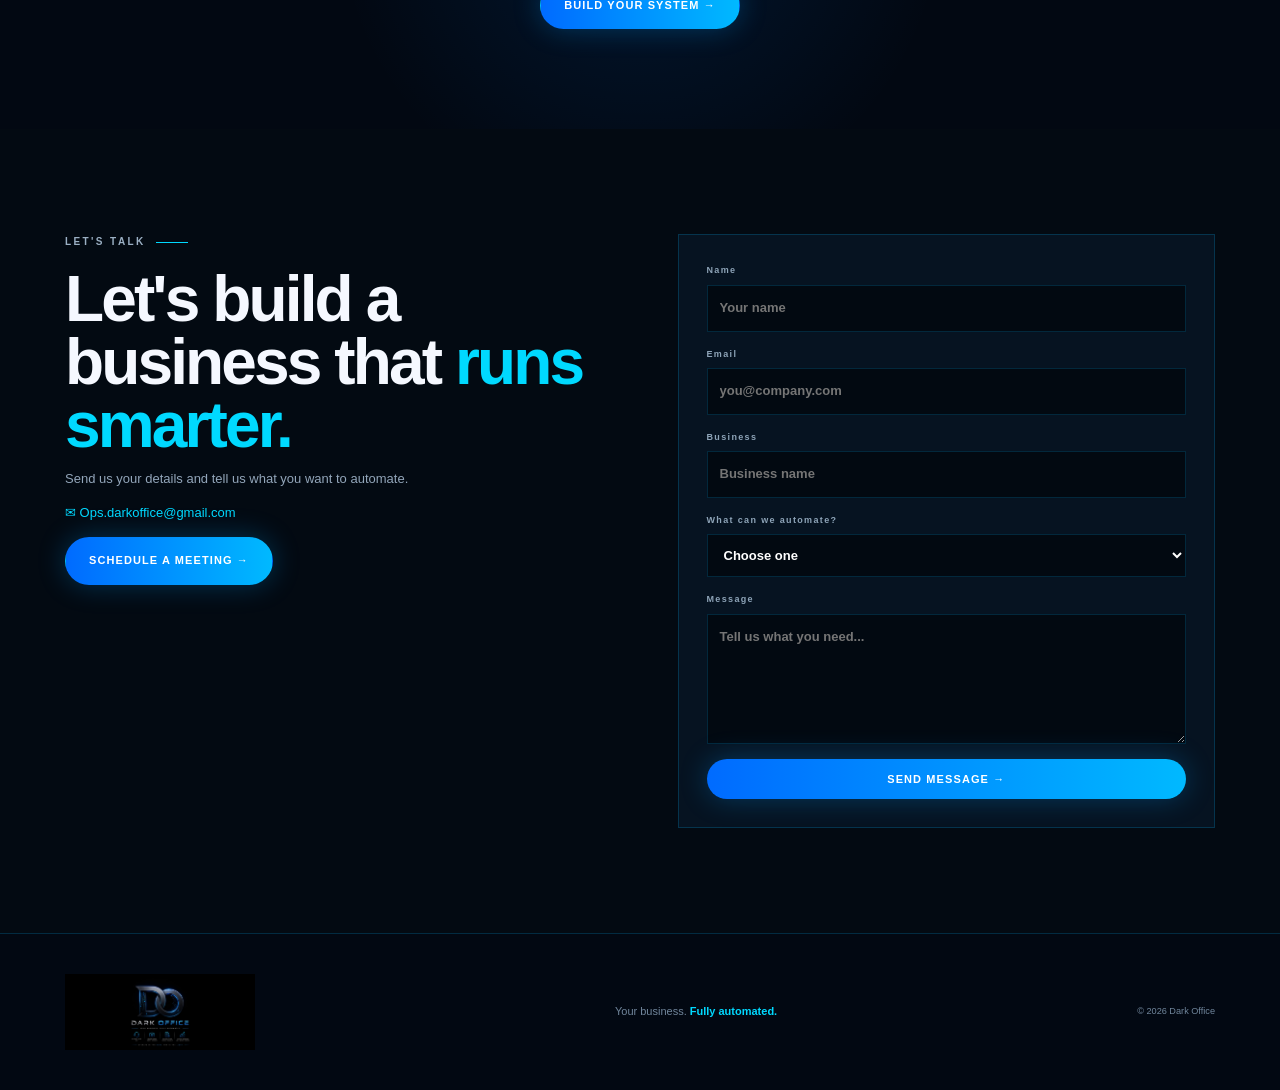
==== commit c22c9c84: "Add files via upload" ====
--- a/index.html
+++ b/index.html
@@ -3,277 +3,138 @@
 <head>
 <meta charset="UTF-8">
 <meta name="viewport" content="width=device-width, initial-scale=1.0">
-<title>Dark Office | Automate. Simplify. Grow.</title>
-<meta name="description" content="Dark Office helps businesses automate operations, manage clients, follow up with leads, and simplify workflows.">
-
-<style>
-:root{
-  --black:#030508;
-  --black2:#07101a;
-  --card:#0b1722;
-  --blue:#168cff;
-  --cyan:#21d4ff;
-  --white:#fff;
-  --gray:#9eacb9;
-  --border:rgba(33,212,255,.22);
-}
-*{box-sizing:border-box;margin:0;padding:0}
-html{scroll-behavior:smooth}
-body{background:var(--black);color:var(--white);font-family:Arial,Helvetica,sans-serif;line-height:1.6}
-a{text-decoration:none;color:inherit}
-.container{width:92%;max-width:1120px;margin:auto}
-
-header{background:rgba(3,5,8,.96);border-bottom:1px solid var(--border);position:sticky;top:0;z-index:1000}
-.nav{min-height:82px;display:flex;align-items:center;justify-content:space-between;gap:25px}
-.logo img{width:180px;max-height:68px;object-fit:contain;display:block}
-nav{display:flex;gap:28px;align-items:center}
-nav a{font-size:14px;font-weight:700}
-nav a:hover{color:var(--cyan)}
-.nav-cta{border:1px solid var(--cyan);padding:10px 17px;border-radius:4px;color:var(--cyan)}
-
-.hero{min-height:620px;display:flex;align-items:center;background:
-radial-gradient(circle at 50% 30%,rgba(22,140,255,.18),transparent 42%),
-linear-gradient(180deg,#030508,#07101a,#030508);border-bottom:1px solid var(--border)}
-.hero-content{max-width:850px;padding:95px 0}
-.eyebrow{color:var(--cyan);font-size:13px;font-weight:800;letter-spacing:3px;text-transform:uppercase;margin-bottom:18px}
-.hero h1{font-size:clamp(45px,7vw,78px);line-height:1.02;font-weight:900;margin-bottom:24px}
-.hero h1 span{color:var(--cyan)}
-.hero-description{color:#b6c1cb;font-size:19px;line-height:1.7;max-width:650px;margin-bottom:32px}
-.buttons{display:flex;gap:14px;flex-wrap:wrap}
-.btn{display:inline-block;padding:14px 23px;border-radius:4px;font-size:13px;font-weight:900;letter-spacing:.5px}
-.btn-primary{background:var(--blue)}
-.btn-primary:hover{background:var(--cyan);color:#001018}
-.btn-outline{border:1px solid var(--cyan);color:var(--cyan)}
-.btn-outline:hover{background:var(--cyan);color:#001018}
-
-section{padding:82px 0;border-bottom:1px solid var(--border)}
-.section-heading{text-align:center;margin-bottom:42px}
-.section-heading h2{font-size:36px;margin-top:8px}
-.section-heading p{color:var(--gray);max-width:680px;margin:12px auto 0}
-.solutions-grid{display:grid;grid-template-columns:repeat(4,1fr);gap:16px}
-.card{background:var(--card);border:1px solid var(--border);padding:27px 20px;border-radius:7px}
-.card:hover{border-color:var(--cyan);transform:translateY(-2px)}
-.card h3{margin-bottom:9px}
-.card p{color:var(--gray);font-size:14px}
-.why{background:#050b12}
-.why-grid{display:grid;grid-template-columns:1fr 1fr;gap:50px;align-items:center}
-.why h2{font-size:40px;line-height:1.1;margin-bottom:18px}
-.why p{color:var(--gray);line-height:1.8}
-.dashboard{width:100%;border-radius:8px;border:1px solid var(--border);display:block}
-.steps{display:grid;grid-template-columns:repeat(4,1fr);gap:16px}
-.step-number{color:var(--cyan);font-size:13px;font-weight:900;letter-spacing:2px;margin-bottom:10px}
-.cta{text-align:center;background:linear-gradient(180deg,#07101a,#030508)}
-.cta h2{font-size:42px;margin-bottom:12px}
-.cta p{color:var(--gray);margin-bottom:25px}
-
-.contact{background:#050b12}
-.contact-grid{display:grid;grid-template-columns:.8fr 1.2fr;gap:55px;align-items:start}
-.contact-info h2{font-size:40px;line-height:1.1;margin:8px 0 18px}
-.contact-info p{color:var(--gray);margin-bottom:22px}
-.contact-email{color:var(--cyan);font-weight:700}
-.form-box{background:var(--card);border:1px solid var(--border);border-radius:7px;padding:30px}
-.form-box h3{color:var(--cyan);margin-bottom:20px;font-size:22px}
-.form-group{margin-bottom:15px}
-label{display:block;color:#ddd;font-size:13px;font-weight:700;margin-bottom:6px}
-input,select,textarea{width:100%;background:#050a10;color:white;border:1px solid #334454;border-radius:4px;padding:13px;font-family:Arial,sans-serif;font-size:14px}
-input:focus,select:focus,textarea:focus{outline:none;border-color:var(--cyan)}
-textarea{resize:vertical}
-.submit-button{width:100%;border:0;border-radius:4px;background:var(--blue);color:white;padding:15px;font-size:15px;font-weight:900;cursor:pointer}
-.submit-button:hover{background:var(--cyan);color:#001018}
-.form-note{color:#687783;text-align:center;font-size:11px;margin-top:10px}
-
-footer{background:#000;border-top:1px solid var(--border);padding:32px 0}
-.footer{display:flex;justify-content:space-between;align-items:center}
-.footer img{width:150px;max-height:58px;object-fit:contain}
-.footer-right{text-align:right}
-.footer-right a{display:block;color:var(--cyan);font-size:13px;margin-bottom:4px}
-.footer-right small{color:#666}
-
-@media(max-width:850px){
-  nav{display:none}
-  .solutions-grid,.steps{grid-template-columns:1fr 1fr}
-  .why-grid,.contact-grid{grid-template-columns:1fr;gap:35px}
-  .hero{min-height:540px}
-}
-@media(max-width:500px){
-  .solutions-grid,.steps{grid-template-columns:1fr}
-  .hero h1{font-size:43px}
-  .hero-description{font-size:16px}
-  .form-box{padding:22px}
-  .contact-info h2,.why h2{font-size:34px}
-}
-</style>
+<meta name="description" content="Dark Office — your business, fully automated.">
+<meta name="theme-color" content="#020812">
+<title>Dark Office | Your Business. Fully Automated.</title>
+<link rel="icon" href="assets/dark-office-logo.jpg">
+<link rel="stylesheet" href="styles.css">
 </head>
-
 <body>
-
 <header>
   <div class="container nav">
-    <a href="#home" class="logo">
-      <img src="assets/dark-office-logo.jpg" alt="Dark Office">
-    </a>
+    <a href="#home" class="brand"><img src="assets/dark-office-logo.jpg" alt="Dark Office"></a>
+    <button class="menu" aria-label="Menu">☰</button>
     <nav>
       <a href="#solutions">Solutions</a>
-      <a href="#why">Why Dark Office</a>
       <a href="#process">How It Works</a>
-      <a href="#contact" class="nav-cta">Contact Us →</a>
+      <a href="#about">Why Dark Office</a>
+      <a href="#contact" class="nav-btn">Contact Us →</a>
     </nav>
   </div>
 </header>
 
+<main>
 <section class="hero" id="home">
-  <div class="container">
-    <div class="hero-content">
-      <div class="eyebrow">Business Automation &amp; Operations</div>
+  <div class="glow"></div>
+  <div class="container hero-grid">
+    <div>
+      <p class="eyebrow">YOUR BUSINESS. FULLY AUTOMATED.</p>
       <h1>WORK SMARTER.<br><span>NOT HARDER.</span></h1>
-      <p class="hero-description">
-        Dark Office builds practical systems that automate repetitive work,
-        simplify operations, and help businesses stay focused on growth.
-      </p>
+      <p class="lead">Dark Office builds smart systems that automate repetitive work, organize your operations, and help your business grow with less manual effort.</p>
       <div class="buttons">
-        <a class="btn btn-primary" href="#contact">GET STARTED</a>
-        <a class="btn btn-outline" href="#solutions">EXPLORE SOLUTIONS</a>
+        <a href="#contact" class="btn primary">GET STARTED <b>→</b></a>
+        <a href="#solutions" class="btn secondary">EXPLORE SOLUTIONS</a>
+      </div>
+    </div>
+    <div class="hero-card">
+      <div class="logo-mark"><img src="assets/dark-office-logo.jpg" alt="Dark Office logo"></div>
+      <div class="mini-dashboard">
+        <div class="dash-top"><span>● DARK OFFICE</span><span>● ● ●</span></div>
+        <div class="dash-grid">
+          <div><strong>247</strong><small>Automations</small></div>
+          <div><strong>128</strong><small>Clients</small></div>
+          <div><strong>+42%</strong><small>Revenue</small></div>
+        </div>
+        <div class="chart"><span></span><span></span><span></span><span></span><span></span><span></span><span></span><span></span></div>
+        <div class="activity"><i></i> Follow up with leads <i></i> Campaign scheduled <i></i> Report generated</div>
       </div>
     </div>
   </div>
 </section>
 
-<section id="solutions">
+<section class="strip"><div>AI AUTOMATION</div><b>CLIENT MANAGEMENT</b><div>SMART SYSTEMS</div><b>BUSINESS GROWTH</b><div>ONE PLATFORM</div></section>
+
+<section class="section" id="solutions">
   <div class="container">
-    <div class="section-heading">
-      <div class="eyebrow">Solutions</div>
-      <h2>Systems That Keep Business Moving.</h2>
-      <p>From lead handling to daily administration, Dark Office helps turn manual processes into reliable systems.</p>
-    </div>
-    <div class="solutions-grid">
-      <div class="card"><h3>AI Front Desk</h3><p>Automate first responses, inquiries, FAQs, and customer communication.</p></div>
-      <div class="card"><h3>Client Management</h3><p>Organize leads, clients, follow-ups, and important customer information.</p></div>
-      <div class="card"><h3>Billing &amp; Follow-Up</h3><p>Reduce missed follow-ups and keep billing-related workflows organized.</p></div>
-      <div class="card"><h3>Traffic &amp; Growth</h3><p>Build repeatable marketing and lead-generation workflows that support growth.</p></div>
+    <div class="heading"><p class="eyebrow">WHAT WE BUILD</p><h2>Everything your business needs<br><span>to run smarter.</span></h2></div>
+    <div class="cards">
+      <article><em>01</em><div class="icon">⚙</div><h3>AI Front Desk</h3><p>Capture inquiries, answer common questions, qualify leads, and keep conversations moving.</p></article>
+      <article><em>02</em><div class="icon">◎</div><h3>Client Management</h3><p>Keep clients, tasks, follow-ups, appointments, and communication organized.</p></article>
+      <article><em>03</em><div class="icon">▤</div><h3>Billing & Follow-Up</h3><p>Streamline invoices, reminders, documents, and recurring administrative work.</p></article>
+      <article><em>04</em><div class="icon">↗</div><h3>Traffic & Growth</h3><p>Connect marketing, reviews, leads, reporting, and growth tracking in one system.</p></article>
     </div>
   </div>
 </section>
 
-<section class="why" id="why">
-  <div class="container why-grid">
+<section class="section dark" id="about">
+  <div class="container split">
     <div>
-      <div class="eyebrow">Why Dark Office</div>
-      <h2>Turn ideas into real systems.</h2>
-      <p>
-        Your business should not depend on remembering every task manually.
-        We help connect your tools, workflows, and customer processes so work
-        can move forward with less friction.
-      </p>
+      <p class="eyebrow">WHY DARK OFFICE</p>
+      <h2>Turn ideas into<br><span>real systems.</span></h2>
+      <p class="muted">We don't just add another tool. We help connect the tools and workflows you already use into a system that makes work easier.</p>
+      <ul>
+        <li><b>✓</b> Automate repetitive tasks</li>
+        <li><b>✓</b> Reduce manual work</li>
+        <li><b>✓</b> Keep clients organized</li>
+        <li><b>✓</b> Track business growth</li>
+        <li><b>✓</b> Build systems that scale</li>
+      </ul>
     </div>
-    <div>
-      <img class="dashboard" src="assets/dark-office-dashboard.png" alt="Dark Office automation dashboard">
+    <div class="single-image">
+      <img src="assets/dark-office-dashboard.png" alt="Dark Office automation dashboard">
     </div>
   </div>
 </section>
 
-<section id="process">
+<section class="section process" id="process">
   <div class="container">
-    <div class="section-heading">
-      <div class="eyebrow">How It Works</div>
-      <h2>Simple. Practical. Connected.</h2>
-    </div>
+    <div class="heading center"><p class="eyebrow">HOW IT WORKS</p><h2>FROM IDEA <span>TO INCOME.</span></h2><p class="muted">A simple process designed around your business.</p></div>
     <div class="steps">
-      <div class="card"><div class="step-number">01 — MAP</div><h3>Understand</h3><p>We identify where time, leads, and opportunities are being lost.</p></div>
-      <div class="card"><div class="step-number">02 — BUILD</div><h3>Automate</h3><p>We create practical workflows around your real business processes.</p></div>
-      <div class="card"><div class="step-number">03 — CONNECT</div><h3>Integrate</h3><p>We connect the tools your team already uses wherever possible.</p></div>
-      <div class="card"><div class="step-number">04 — GROW</div><h3>Improve</h3><p>Systems are refined as your business and operational needs evolve.</p></div>
+      <div><strong>01</strong><h3>MAP</h3><p>Identify bottlenecks and repetitive work.</p></div>
+      <div><strong>02</strong><h3>BUILD</h3><p>Create the workflows and automations.</p></div>
+      <div><strong>03</strong><h3>CONNECT</h3><p>Bring your tools and information together.</p></div>
+      <div><strong>04</strong><h3>GROW</h3><p>Measure, improve, and scale your system.</p></div>
     </div>
   </div>
 </section>
 
 <section class="cta">
   <div class="container">
-    <div class="eyebrow">Dark Office</div>
-    <h2>SIMPLIFY. AUTOMATE. GROW.</h2>
-    <p>Let's build a better operating system for your business.</p>
-    <a class="btn btn-primary" href="#contact">GET STARTED</a>
+    <p class="eyebrow">READY TO WORK SMARTER?</p>
+    <h2>SIMPLIFY. <span>AUTOMATE. GROW.</span></h2>
+    <p>Tell us what is taking too much of your time.</p>
+    <a href="#contact" class="btn primary">BUILD YOUR SYSTEM →</a>
   </div>
 </section>
 
-<section class="contact" id="contact">
+
+<section class="section contact" id="contact">
   <div class="container contact-grid">
-    <div class="contact-info">
-      <div class="eyebrow">Contact</div>
-      <h2>Let's build your system.</h2>
-      <p>
-        Tell us what you need help with. Send a message or schedule a meeting
-        directly when you're ready.
-      </p>
-      <a class="contact-email" href="mailto:Ops.darkoffice@gmail.com">Ops.darkoffice@gmail.com</a>
-      <br><br>
-      <a class="btn btn-outline" href="https://calendar.app.google/bM8HeDe8FBFKbAWE7" target="_blank" rel="noopener">
-        SCHEDULE A MEETING →
-      </a>
+    <div>
+      <p class="eyebrow">LET'S TALK</p>
+      <h2>Let's build a business that <span>runs smarter.</span></h2>
+      <p class="muted">Send us your details and tell us what you want to automate.</p>
+      <p class="email">✉ Ops.darkoffice@gmail.com</p>
+      <a href="https://calendar.app.google/bM8HeDe8FBFKbAWE7" target="_blank" rel="noopener noreferrer" class="btn primary schedule-inline">SCHEDULE A MEETING →</a>
     </div>
-
-    <div class="form-box">
-      <h3>Send Us a Message</h3>
-
-      <form action="https://formsubmit.co/Ops.darkoffice@gmail.com" method="POST">
-
-        <input type="hidden" name="_subject" value="New Dark Office Website Inquiry">
-        <input type="hidden" name="_captcha" value="false">
-        <input type="hidden" name="_template" value="table">
-        <input type="hidden" name="_next" value="https://calendar.app.google/bM8HeDe8FBFKbAWE7">
-
-        <div class="form-group">
-          <label for="name">Full Name</label>
-          <input id="name" type="text" name="name" placeholder="Full name" required>
-        </div>
-
-        <div class="form-group">
-          <label for="email">Email Address</label>
-          <input id="email" type="email" name="email" placeholder="Email address" required>
-        </div>
-
-        <div class="form-group">
-          <label for="business">Business Name</label>
-          <input id="business" type="text" name="business" placeholder="Business name" required>
-        </div>
-
-        <div class="form-group">
-          <label for="service">What can Dark Office help with?</label>
-          <select id="service" name="service" required>
-            <option value="">Select a service</option>
-            <option>AI Front Desk</option>
-            <option>Lead Generation &amp; Follow-Up</option>
-            <option>Client Management / CRM</option>
-            <option>Appointment Scheduling</option>
-            <option>Billing &amp; Invoice Follow-Up</option>
-            <option>Marketing &amp; Social Media</option>
-            <option>Reporting &amp; Business Analytics</option>
-            <option>Workflow / Administrative Automation</option>
-            <option>Custom Automation</option>
-            <option>I'm not sure yet</option>
-          </select>
-        </div>
-
-        <div class="form-group">
-          <label for="message">Message</label>
-          <textarea id="message" name="message" rows="5" placeholder="Tell us about your business and what you'd like to automate." required></textarea>
-        </div>
-
-        <button type="submit" class="submit-button">SEND MESSAGE</button>
-        <div class="form-note">After submitting, you'll be redirected to our scheduling page.</div>
-      </form>
-    </div>
+    <form id="contact-form" action="https://api.web3forms.com/submit" method="POST">
+      <input type="hidden" name="access_key" value="d9b23c7e-05e3-45b9-a5b7-f2807291804c">
+      <input type="hidden" name="subject" value="New Dark Office Website Inquiry">
+      <input type="hidden" name="from_name" value="Dark Office Website">
+      <input type="checkbox" name="botcheck" style="display:none">
+      <label>Name<input name="name" required placeholder="Your name"></label>
+      <label>Email<input type="email" name="email" required placeholder="you@company.com"></label>
+      <label>Business<input name="company" placeholder="Business name"></label>
+      <label>What can we automate?<select name="service" required><option value="">Choose one</option><option>AI Front Desk</option><option>Client Management</option><option>Billing & Follow-Up</option><option>Traffic & Growth</option><option>Custom Automation</option></select></label>
+      <label>Message<textarea name="message" rows="5" required placeholder="Tell us what you need..."></textarea></label>
+      <button class="btn primary" type="submit">SEND MESSAGE →</button>
+      <p id="form-status" class="form-status" aria-live="polite"></p>
+    </form>
   </div>
 </section>
+</main>
 
-<footer>
-  <div class="container footer">
-    <img src="assets/dark-office-logo.jpg" alt="Dark Office">
-    <div class="footer-right">
-      <a href="mailto:Ops.darkoffice@gmail.com">Ops.darkoffice@gmail.com</a>
-      <small>© 2026 Dark Office. Your business. Fully automated.</small>
-    </div>
-  </div>
-</footer>
-
+<footer><div class="container"><img src="assets/dark-office-logo.jpg" alt="Dark Office"><span>Your business. <b>Fully automated.</b></span><small>© <span id="year"></span> Dark Office</small></div></footer>
+<script src="script.js"></script>
 </body>
 </html>
--- a/styles.css
+++ b/styles.css
@@ -0,0 +1,11 @@
+:root{--bg:#020812;--panel:#071522;--blue:#008cff;--cyan:#00d9ff;--white:#f5f8ff;--muted:#93a6ba;--line:rgba(0,185,255,.2);--max:1150px}*{box-sizing:border-box}html{scroll-behavior:smooth}body{margin:0;background:var(--bg);color:var(--white);font-family:Inter,Arial,sans-serif;line-height:1.6}body:before{content:"";position:fixed;inset:0;pointer-events:none;background:radial-gradient(circle at 75% 15%,rgba(0,136,255,.09),transparent 30%),radial-gradient(circle at 15% 70%,rgba(0,217,255,.05),transparent 25%)}.container{width:min(calc(100% - 36px),var(--max));margin:auto}header{position:sticky;top:0;z-index:10;background:rgba(2,8,18,.85);backdrop-filter:blur(16px);border-bottom:1px solid rgba(0,185,255,.12)}.nav{height:76px;display:flex;align-items:center;justify-content:space-between}.brand img{width:190px;height:76px;object-fit:contain;object-position:center;display:block;background:#000}.nav nav{display:flex;gap:28px;align-items:center}.nav a{color:#d9e6f4;text-decoration:none;font-size:13px;font-weight:700}.nav a:hover{color:var(--cyan)}.nav-btn{border:1px solid var(--cyan);padding:10px 17px;border-radius:30px}.menu{display:none;background:none;border:0;color:#fff;font-size:25px}.hero{min-height:720px;display:flex;align-items:center;position:relative;overflow:hidden}.glow{position:absolute;width:450px;height:450px;background:#006cff;filter:blur(130px);opacity:.13;right:-80px;top:80px}.hero-grid{display:grid;grid-template-columns:1fr 1fr;gap:70px;align-items:center}.eyebrow{font-size:10px;letter-spacing:.24em;font-weight:800;color:#9bb0c4;margin:0 0 18px}.eyebrow:after{content:"";display:inline-block;width:32px;height:1px;background:var(--cyan);vertical-align:middle;margin-left:10px}h1,h2{font-weight:900;line-height:.98;letter-spacing:-.045em;margin:0}h1{font-size:clamp(48px,6vw,80px)}h1 span,h2 span{color:var(--cyan)}.lead{max-width:600px;color:var(--muted);font-size:17px;margin:25px 0 30px}.buttons{display:flex;gap:12px;flex-wrap:wrap}.btn{display:inline-flex;align-items:center;justify-content:center;gap:14px;padding:14px 23px;border-radius:30px;text-decoration:none;font-size:11px;font-weight:900;letter-spacing:.1em;border:1px solid transparent;cursor:pointer}.primary{background:linear-gradient(90deg,#006bff,#00b9ff);color:#fff;box-shadow:0 0 28px rgba(0,157,255,.28)}.secondary{border-color:var(--line);color:#dbe9f7}.hero-card{background:linear-gradient(145deg,#071827,#030a12);border:1px solid rgba(0,185,255,.3);padding:15px;box-shadow:0 0 55px rgba(0,104,255,.12)}.logo-mark img{width:100%;height:230px;object-fit:contain;object-position:center;display:block;background:#000}.mini-dashboard{border:1px solid rgba(0,185,255,.2);padding:16px;background:#030b14}.dash-top{display:flex;justify-content:space-between;color:#7f95aa;font-size:9px}.dash-top span:first-child{color:var(--cyan)}.dash-grid{display:grid;grid-template-columns:repeat(3,1fr);gap:8px;margin:15px 0}.dash-grid div{border:1px solid rgba(0,185,255,.14);padding:13px 8px}.dash-grid strong,.dash-grid small{display:block}.dash-grid strong{font-size:20px;color:var(--cyan)}.dash-grid small{font-size:9px;color:#7d92a7}.chart{height:105px;display:flex;align-items:end;gap:7px;border-bottom:1px solid rgba(0,185,255,.18);padding:12px}.chart span{display:block;flex:1;background:linear-gradient(#00d9ff,#006cff);box-shadow:0 0 10px rgba(0,180,255,.25)}.chart span:nth-child(1){height:20%}.chart span:nth-child(2){height:35%}.chart span:nth-child(3){height:28%}.chart span:nth-child(4){height:48%}.chart span:nth-child(5){height:55%}.chart span:nth-child(6){height:67%}.chart span:nth-child(7){height:76%}.chart span:nth-child(8){height:92%}.activity{font-size:9px;color:#8297ac;padding-top:14px;word-spacing:5px}.activity i{display:inline-block;width:6px;height:6px;background:var(--cyan);border-radius:50%}.strip{display:flex;justify-content:center;gap:35px;flex-wrap:wrap;padding:17px;border-top:1px solid var(--line);border-bottom:1px solid var(--line);font-size:10px;letter-spacing:.18em;color:#8498ad}.strip b{color:var(--cyan)}.section{padding:105px 0}.heading{margin-bottom:50px}.heading h2,.split h2,.contact h2{font-size:clamp(42px,5vw,68px)}.cards{display:grid;grid-template-columns:repeat(4,1fr);gap:15px}.cards article{min-height:300px;padding:26px;border:1px solid var(--line);background:linear-gradient(145deg,#071827,#030b14);position:relative;transition:.25s}.cards article:hover{transform:translateY(-5px);border-color:rgba(0,217,255,.65)}.cards em{font-size:10px;color:#58718a;font-style:normal}.icon{font-size:38px;color:var(--cyan);margin:25px 0 12px}.cards h3{margin:0 0 9px;font-size:19px}.cards p,.muted{color:var(--muted);font-size:13px}.dark{background:#030c16}.split{display:grid;grid-template-columns:1fr 1fr;gap:70px;align-items:center}.split ul{list-style:none;padding:0;margin-top:28px}.split li{padding:13px 0;border-bottom:1px solid rgba(0,185,255,.12);font-size:14px}.split li b{color:var(--cyan);margin-right:12px}.single-image img{width:100%;display:block;border:1px solid var(--line)}.center{text-align:center}.center .muted{max-width:600px;margin:15px auto}.steps{display:grid;grid-template-columns:repeat(4,1fr);border-top:1px solid var(--line);border-bottom:1px solid var(--line)}.steps div{padding:30px 24px;border-right:1px solid var(--line)}.steps div:last-child{border:0}.steps strong{color:var(--cyan);font-size:12px}.steps h3{margin:28px 0 5px}.steps p{color:var(--muted);font-size:12px}.cta{text-align:center;padding:100px 0;background:radial-gradient(circle at center,rgba(0,125,255,.13),transparent 45%)}.cta h2{font-size:clamp(45px,6vw,76px)}.cta p:not(.eyebrow){color:var(--muted);margin:20px 0 28px}.contact{background:#030a12}.contact-grid{display:grid;grid-template-columns:1fr 1fr;gap:75px;align-items:start}.email{color:var(--cyan);font-size:13px}form{background:#061321;border:1px solid var(--line);padding:28px}label{display:block;color:#8ea4b8;font-size:9px;letter-spacing:.15em;font-weight:800;margin-bottom:15px}input,select,textarea{width:100%;display:block;margin-top:7px;background:#020911;color:#fff;border:1px solid rgba(0,185,255,.18);padding:12px;font:inherit;font-size:13px;outline:0}input:focus,select:focus,textarea:focus{border-color:var(--cyan)}textarea{resize:vertical}form .btn{width:100%;border:0}footer{border-top:1px solid var(--line);padding:40px 0;color:#71869c;font-size:11px}footer .container{display:flex;align-items:center;justify-content:space-between;gap:20px}footer img{width:190px;height:76px;object-fit:contain;display:block;background:#000}footer b{color:var(--cyan)}@media(max-width:850px){.nav nav{display:none}.menu{display:block}.hero-grid,.split,.contact-grid{grid-template-columns:1fr;gap:40px}.cards,.steps{grid-template-columns:1fr 1fr}.steps div:nth-child(2){border-right:0}.steps div{border-bottom:1px solid var(--line)}.section{padding:75px 0}}@media(max-width:600px){.container{width:calc(100% - 28px)}.cards,.steps{grid-template-columns:1fr}.steps div{border-right:0}.hero{min-height:auto;padding:75px 0}.hero-card{margin-top:10px}.logo-mark img{height:145px}.buttons .btn{width:100%}footer .container{flex-direction:column;align-items:flex-start}.strip{gap:15px;font-size:8px}}
+
+
+.form-status {
+  margin: 12px 0 0;
+  font-size: .9rem;
+  line-height: 1.5;
+  color: #7fe7ff;
+}
+.form-status:empty { display: none; }
+button:disabled { opacity: .65; cursor: wait; }
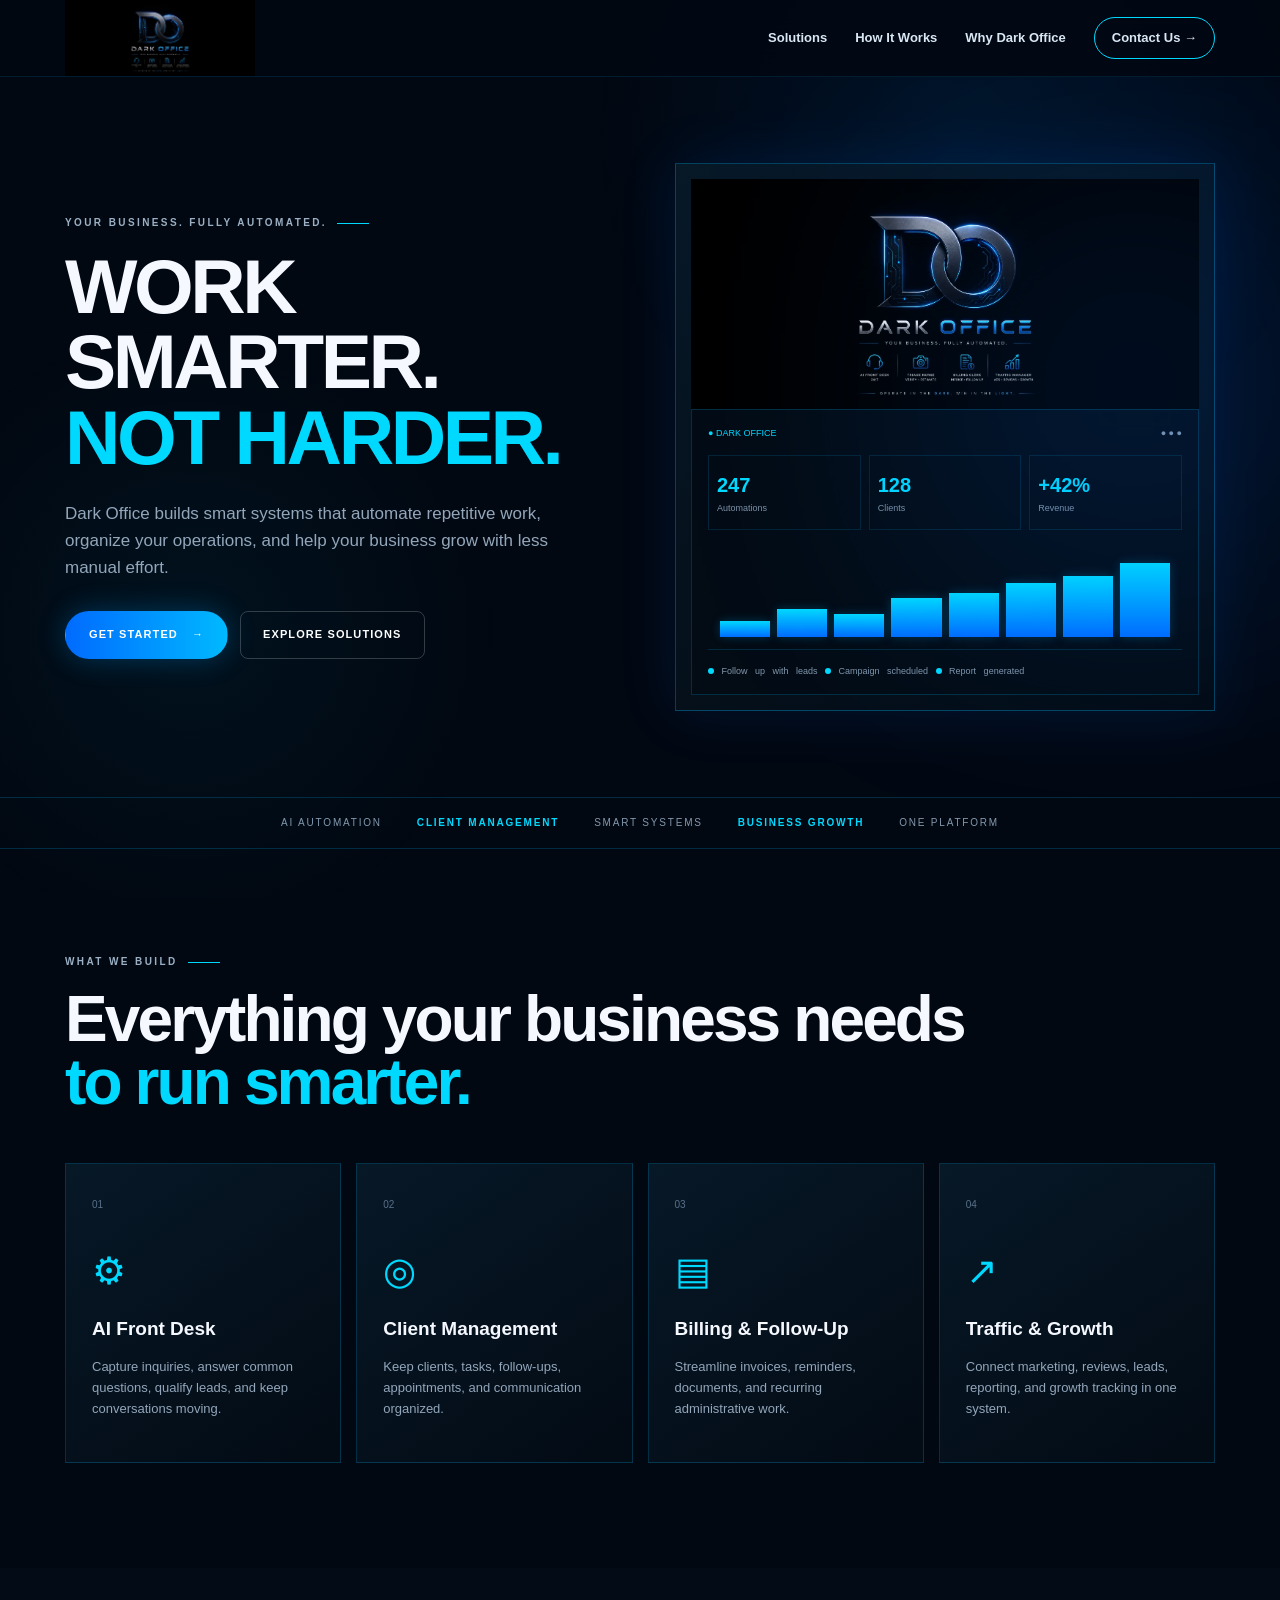
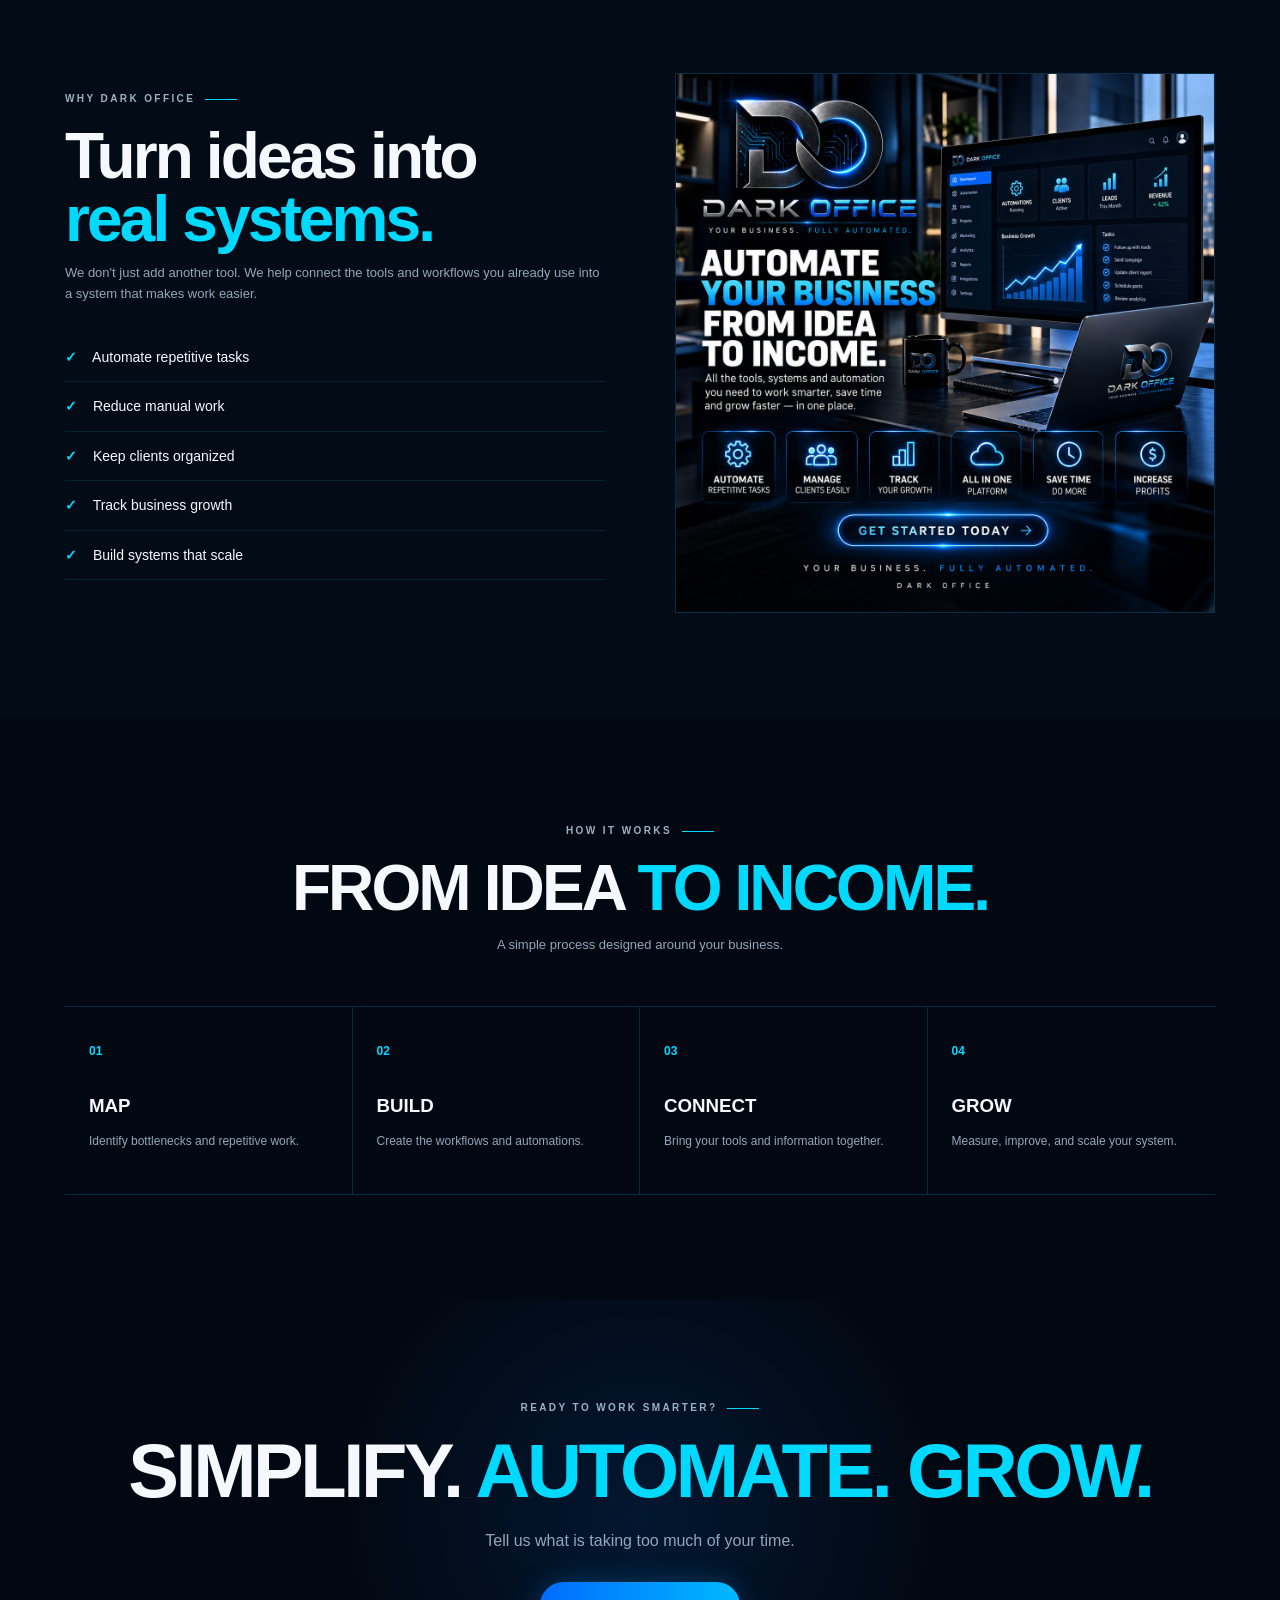
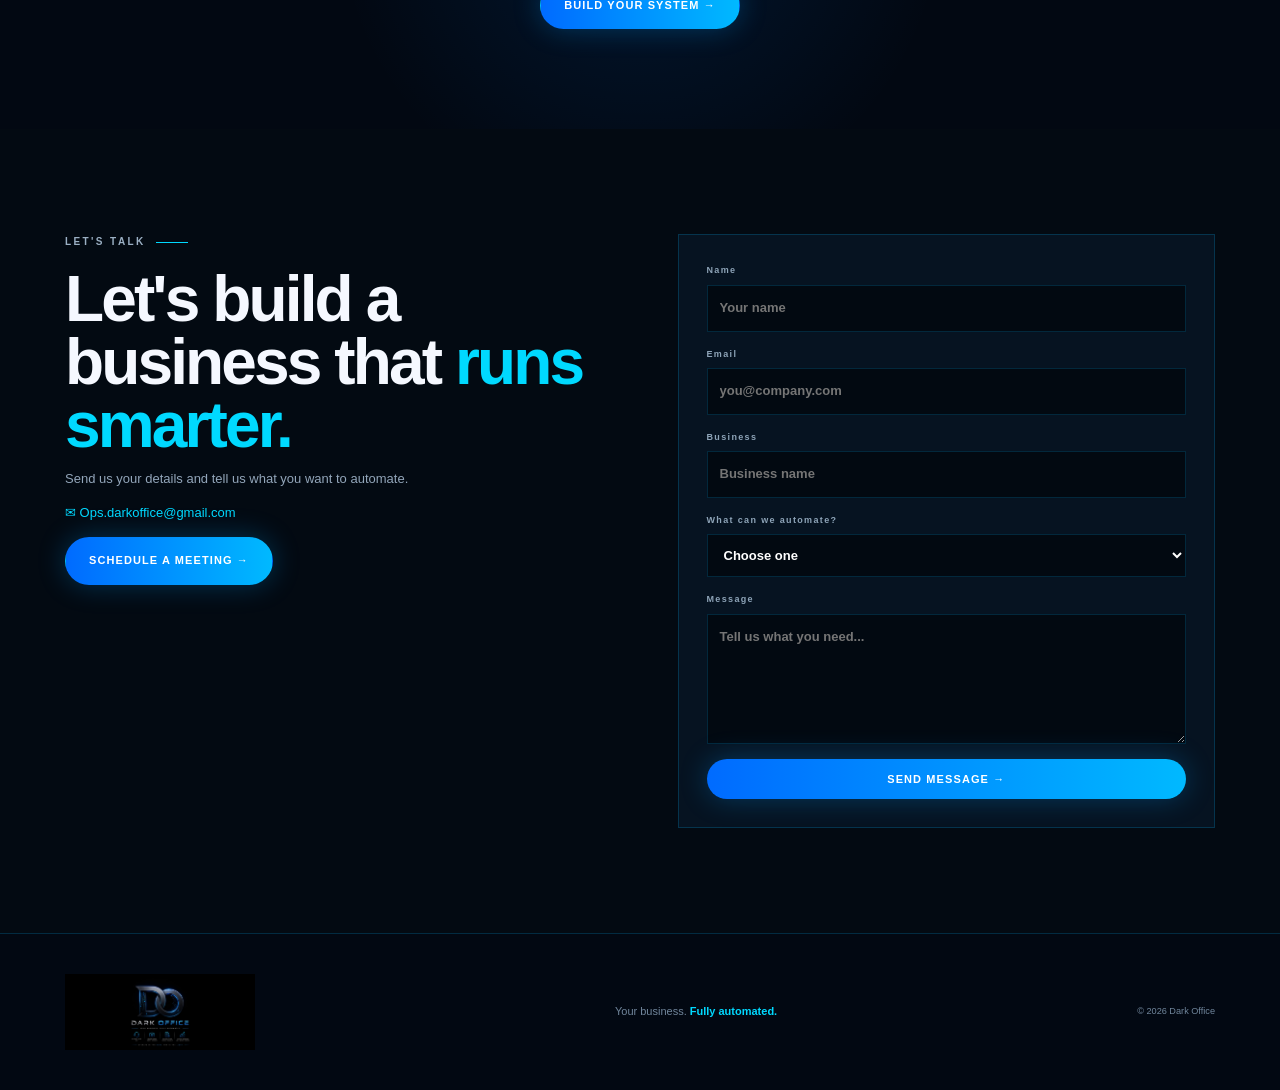
==== commit 3810b1a4: "Add files via upload" ====
--- a/index.html
+++ b/index.html
@@ -121,14 +121,14 @@
       <input type="hidden" name="access_key" value="d9b23c7e-05e3-45b9-a5b7-f2807291804c">
       <input type="hidden" name="subject" value="New Dark Office Website Inquiry">
       <input type="hidden" name="from_name" value="Dark Office Website">
+      <input type="hidden" name="redirect" value="https://opsdarkoffice-cmd.github.io/Dark-Office/thank-you.html">
       <input type="checkbox" name="botcheck" style="display:none">
-      <label>Name<input name="name" required placeholder="Your name"></label>
+      <label>Name<input type="text" name="name" required placeholder="Your name"></label>
       <label>Email<input type="email" name="email" required placeholder="you@company.com"></label>
-      <label>Business<input name="company" placeholder="Business name"></label>
+      <label>Business<input type="text" name="company" placeholder="Business name"></label>
       <label>What can we automate?<select name="service" required><option value="">Choose one</option><option>AI Front Desk</option><option>Client Management</option><option>Billing & Follow-Up</option><option>Traffic & Growth</option><option>Custom Automation</option></select></label>
       <label>Message<textarea name="message" rows="5" required placeholder="Tell us what you need..."></textarea></label>
       <button class="btn primary" type="submit">SEND MESSAGE →</button>
-      <p id="form-status" class="form-status" aria-live="polite"></p>
     </form>
   </div>
 </section>
--- a/styles.css
+++ b/styles.css
@@ -9,3 +9,8 @@
 }
 .form-status:empty { display: none; }
 button:disabled { opacity: .65; cursor: wait; }
+
+.thank-page{min-height:100vh;display:grid;place-items:center;padding:40px 20px;text-align:center;background:radial-gradient(circle at top,#07172b 0,#02050a 55%,#010204 100%)}
+.thank-logo{width:min(360px,80vw);height:auto;object-fit:contain;margin-bottom:30px}
+.thank-card{max-width:650px;padding:45px 30px;border:1px solid rgba(55,190,255,.25);border-radius:20px;background:rgba(6,14,25,.85);box-shadow:0 20px 60px rgba(0,0,0,.35)}
+.thank-card h1{font-size:clamp(42px,7vw,72px);margin:8px 0 14px}.thank-card p:not(.eyebrow){color:#b9c8d8;line-height:1.7}.thank-actions{display:flex;gap:14px;justify-content:center;flex-wrap:wrap;margin-top:28px}.btn.secondary{display:inline-flex;align-items:center;justify-content:center;padding:14px 22px;border:1px solid rgba(255,255,255,.2);border-radius:8px;color:#fff;text-decoration:none}
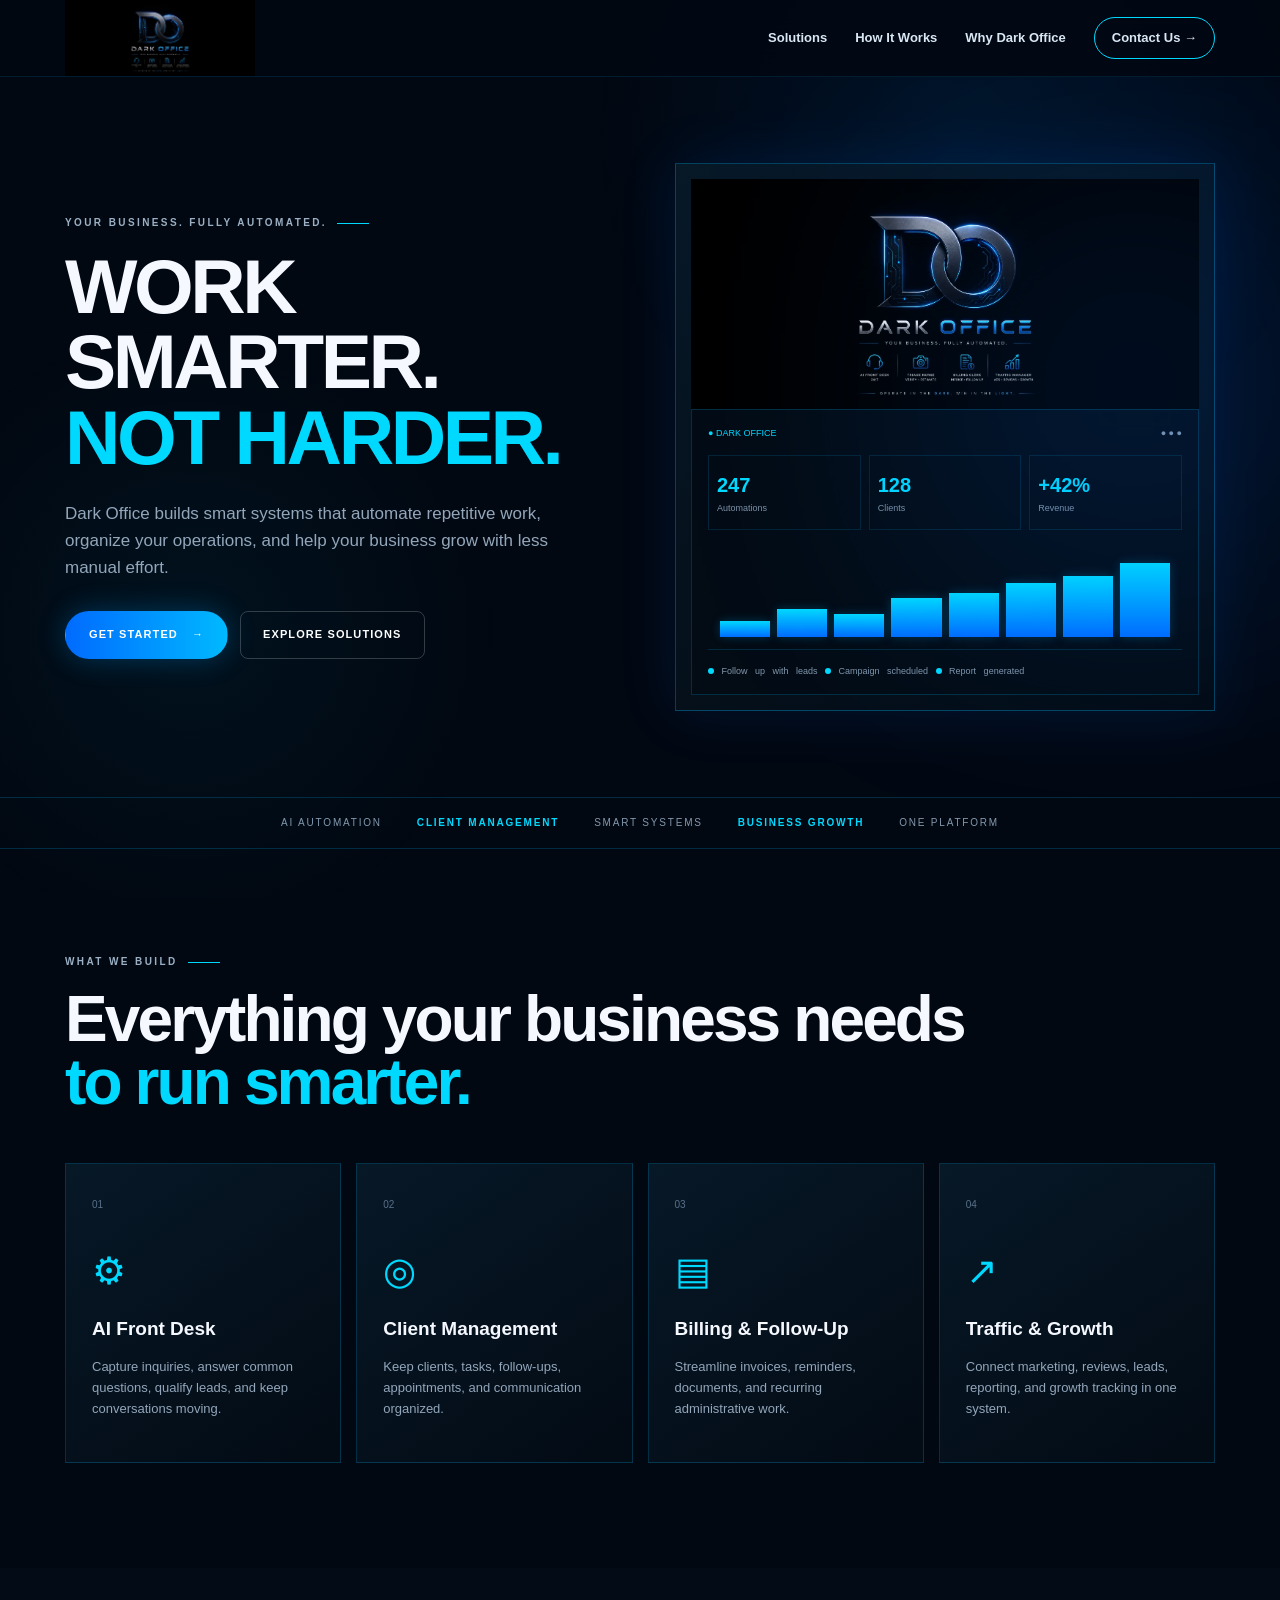
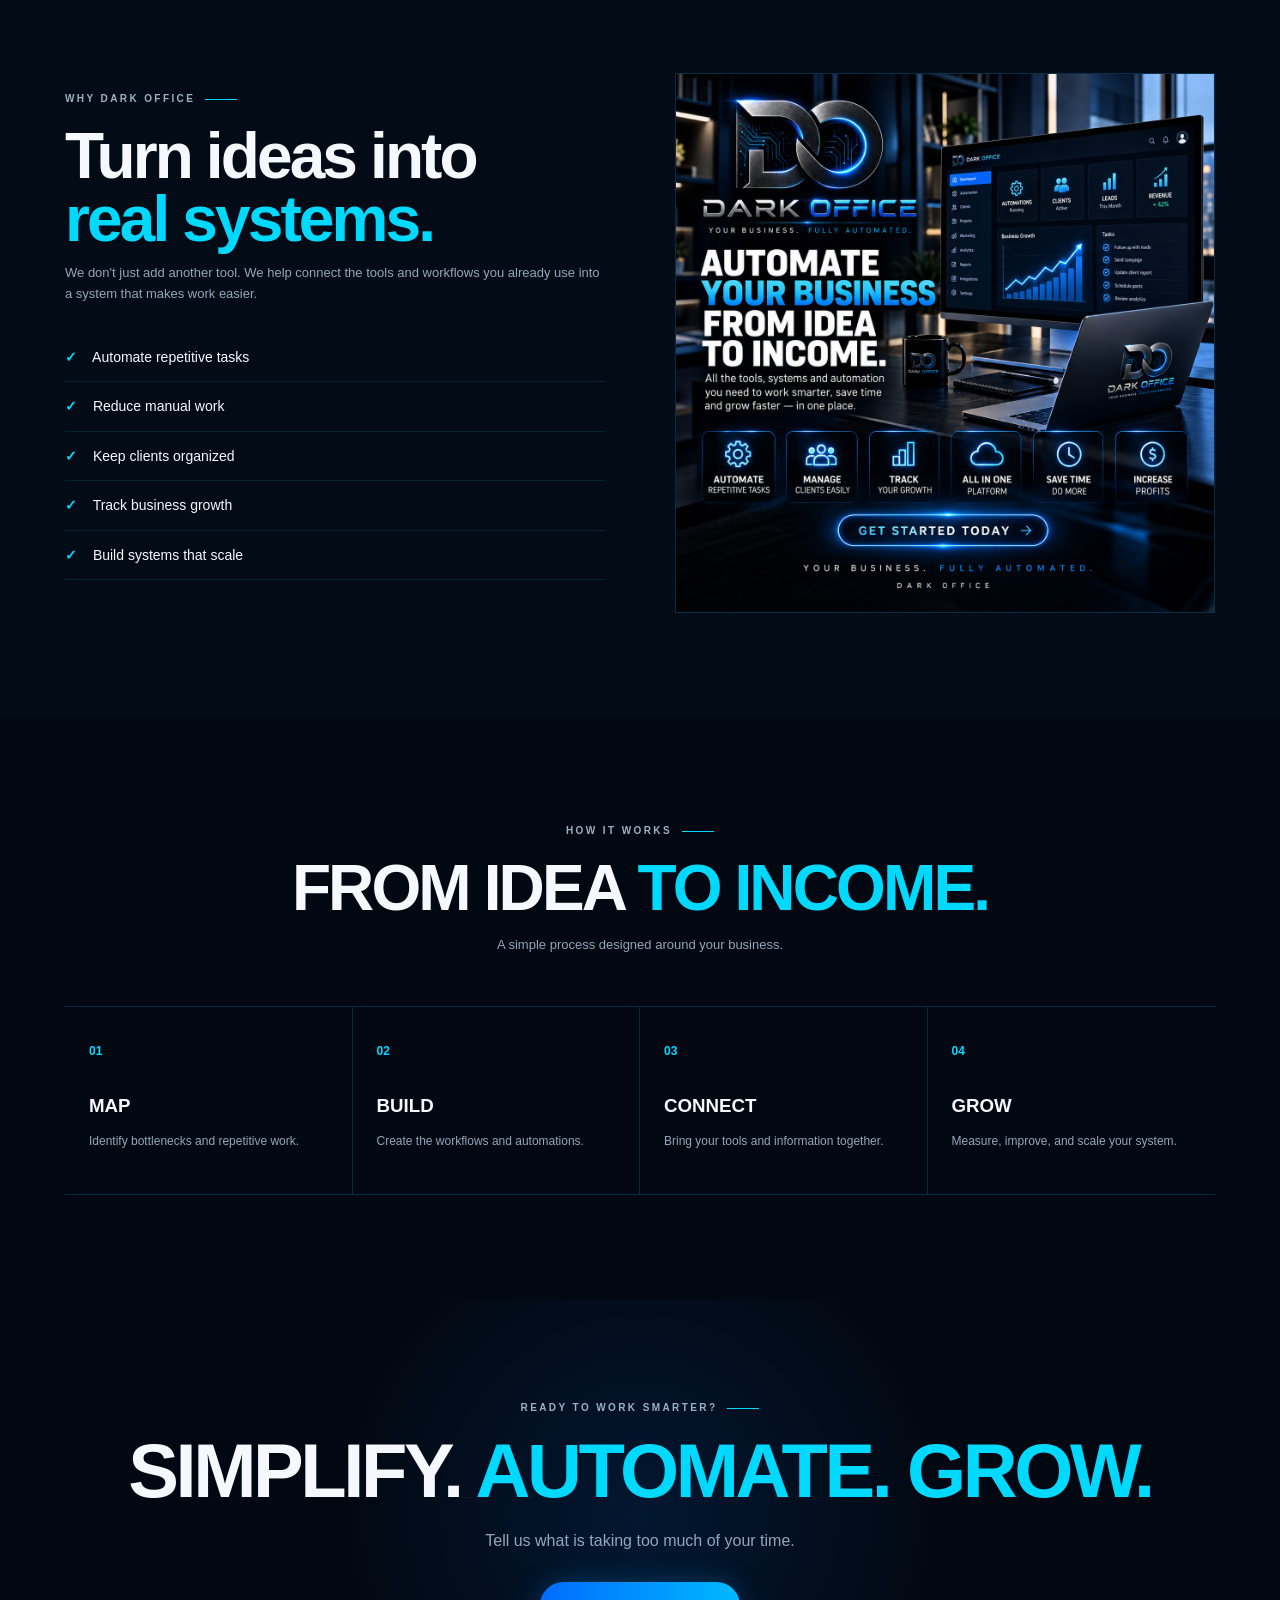
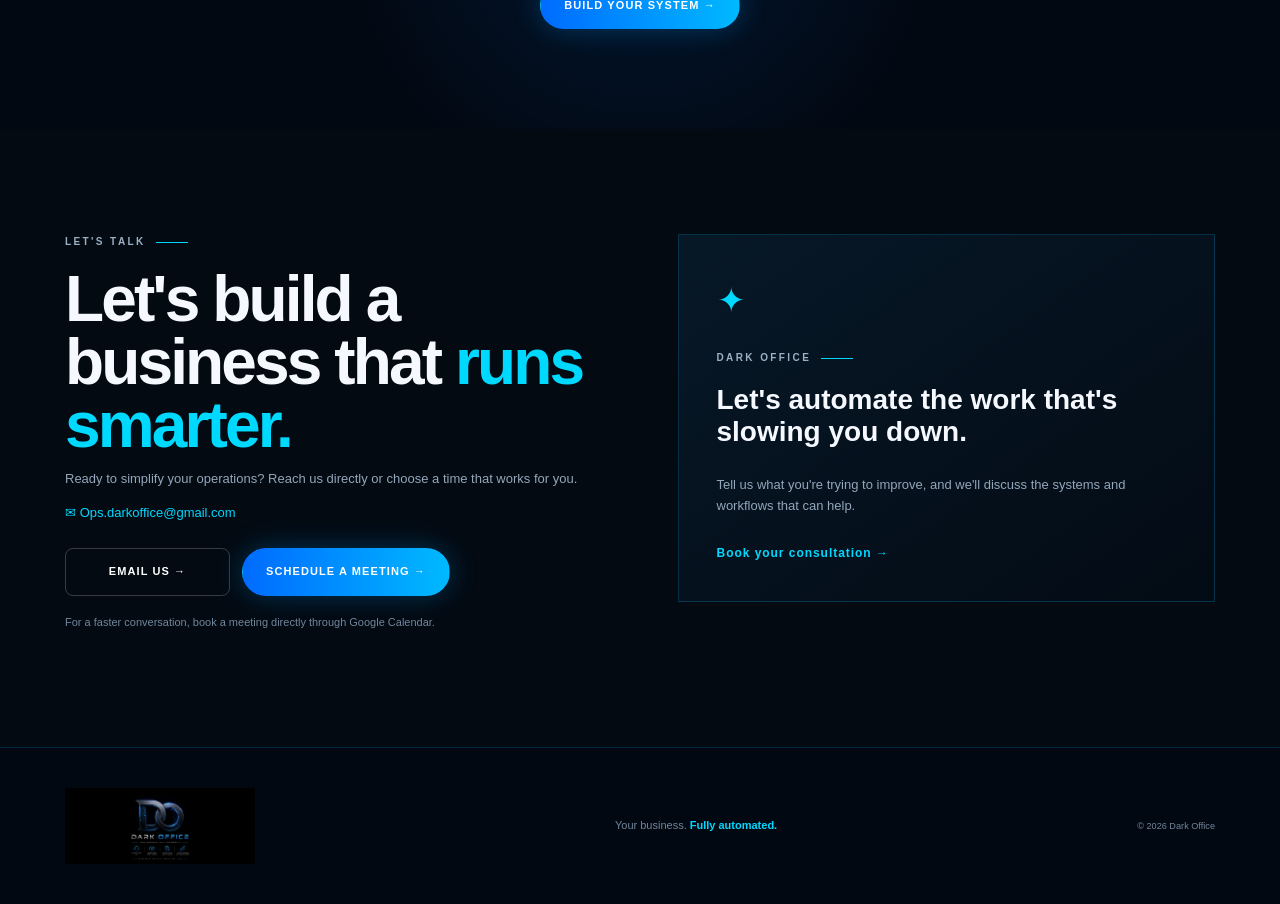
==== commit 86d23b0d: "Add files via upload" ====
--- a/index.html
+++ b/index.html
@@ -113,23 +113,21 @@
     <div>
       <p class="eyebrow">LET'S TALK</p>
       <h2>Let's build a business that <span>runs smarter.</span></h2>
-      <p class="muted">Send us your details and tell us what you want to automate.</p>
-      <p class="email">✉ Ops.darkoffice@gmail.com</p>
-      <a href="https://calendar.app.google/bM8HeDe8FBFKbAWE7" target="_blank" rel="noopener noreferrer" class="btn primary schedule-inline">SCHEDULE A MEETING →</a>
+      <p class="muted">Ready to simplify your operations? Reach us directly or choose a time that works for you.</p>
+      <p class="email">✉ <a href="mailto:Ops.darkoffice@gmail.com">Ops.darkoffice@gmail.com</a></p>
+      <div class="contact-actions">
+        <a href="mailto:Ops.darkoffice@gmail.com?subject=Dark%20Office%20Inquiry" class="btn secondary">EMAIL US →</a>
+        <a href="https://calendar.app.google/bM8HeDe8FBFKbAWE7" target="_blank" rel="noopener noreferrer" class="btn primary schedule-inline">SCHEDULE A MEETING →</a>
+      </div>
+      <p class="contact-note">For a faster conversation, book a meeting directly through Google Calendar.</p>
     </div>
-    <form id="contact-form" action="https://api.web3forms.com/submit" method="POST">
-      <input type="hidden" name="access_key" value="d9b23c7e-05e3-45b9-a5b7-f2807291804c">
-      <input type="hidden" name="subject" value="New Dark Office Website Inquiry">
-      <input type="hidden" name="from_name" value="Dark Office Website">
-      <input type="hidden" name="redirect" value="https://opsdarkoffice-cmd.github.io/Dark-Office/thank-you.html">
-      <input type="checkbox" name="botcheck" style="display:none">
-      <label>Name<input type="text" name="name" required placeholder="Your name"></label>
-      <label>Email<input type="email" name="email" required placeholder="you@company.com"></label>
-      <label>Business<input type="text" name="company" placeholder="Business name"></label>
-      <label>What can we automate?<select name="service" required><option value="">Choose one</option><option>AI Front Desk</option><option>Client Management</option><option>Billing & Follow-Up</option><option>Traffic & Growth</option><option>Custom Automation</option></select></label>
-      <label>Message<textarea name="message" rows="5" required placeholder="Tell us what you need..."></textarea></label>
-      <button class="btn primary" type="submit">SEND MESSAGE →</button>
-    </form>
+    <div class="contact-card">
+      <div class="contact-icon">✦</div>
+      <p class="eyebrow">DARK OFFICE</p>
+      <h3>Let's automate the work that's slowing you down.</h3>
+      <p>Tell us what you're trying to improve, and we'll discuss the systems and workflows that can help.</p>
+      <a href="https://calendar.app.google/bM8HeDe8FBFKbAWE7" target="_blank" rel="noopener noreferrer">Book your consultation →</a>
+    </div>
   </div>
 </section>
 </main>
--- a/styles.css
+++ b/styles.css
@@ -14,3 +14,5 @@
 .thank-logo{width:min(360px,80vw);height:auto;object-fit:contain;margin-bottom:30px}
 .thank-card{max-width:650px;padding:45px 30px;border:1px solid rgba(55,190,255,.25);border-radius:20px;background:rgba(6,14,25,.85);box-shadow:0 20px 60px rgba(0,0,0,.35)}
 .thank-card h1{font-size:clamp(42px,7vw,72px);margin:8px 0 14px}.thank-card p:not(.eyebrow){color:#b9c8d8;line-height:1.7}.thank-actions{display:flex;gap:14px;justify-content:center;flex-wrap:wrap;margin-top:28px}.btn.secondary{display:inline-flex;align-items:center;justify-content:center;padding:14px 22px;border:1px solid rgba(255,255,255,.2);border-radius:8px;color:#fff;text-decoration:none}
+
+.contact-actions{display:flex;gap:12px;flex-wrap:wrap;margin-top:24px}.contact-actions .btn{min-width:165px}.email a{color:var(--cyan);text-decoration:none}.email a:hover{text-decoration:underline}.contact-note{color:#71869c;font-size:11px;margin-top:18px;max-width:520px}.contact-card{background:linear-gradient(145deg,#071827,#030b14);border:1px solid var(--line);padding:38px;min-height:310px;display:flex;flex-direction:column;justify-content:center}.contact-card .contact-icon{font-size:34px;color:var(--cyan);margin-bottom:22px}.contact-card h3{font-size:28px;line-height:1.15;margin:0 0 14px}.contact-card p:not(.eyebrow){color:var(--muted);font-size:13px}.contact-card a{color:var(--cyan);text-decoration:none;font-size:12px;font-weight:800;letter-spacing:.08em;margin-top:14px}.contact-card a:hover{text-decoration:underline}@media(max-width:600px){.contact-actions .btn{width:100%}.contact-card{padding:28px}}
